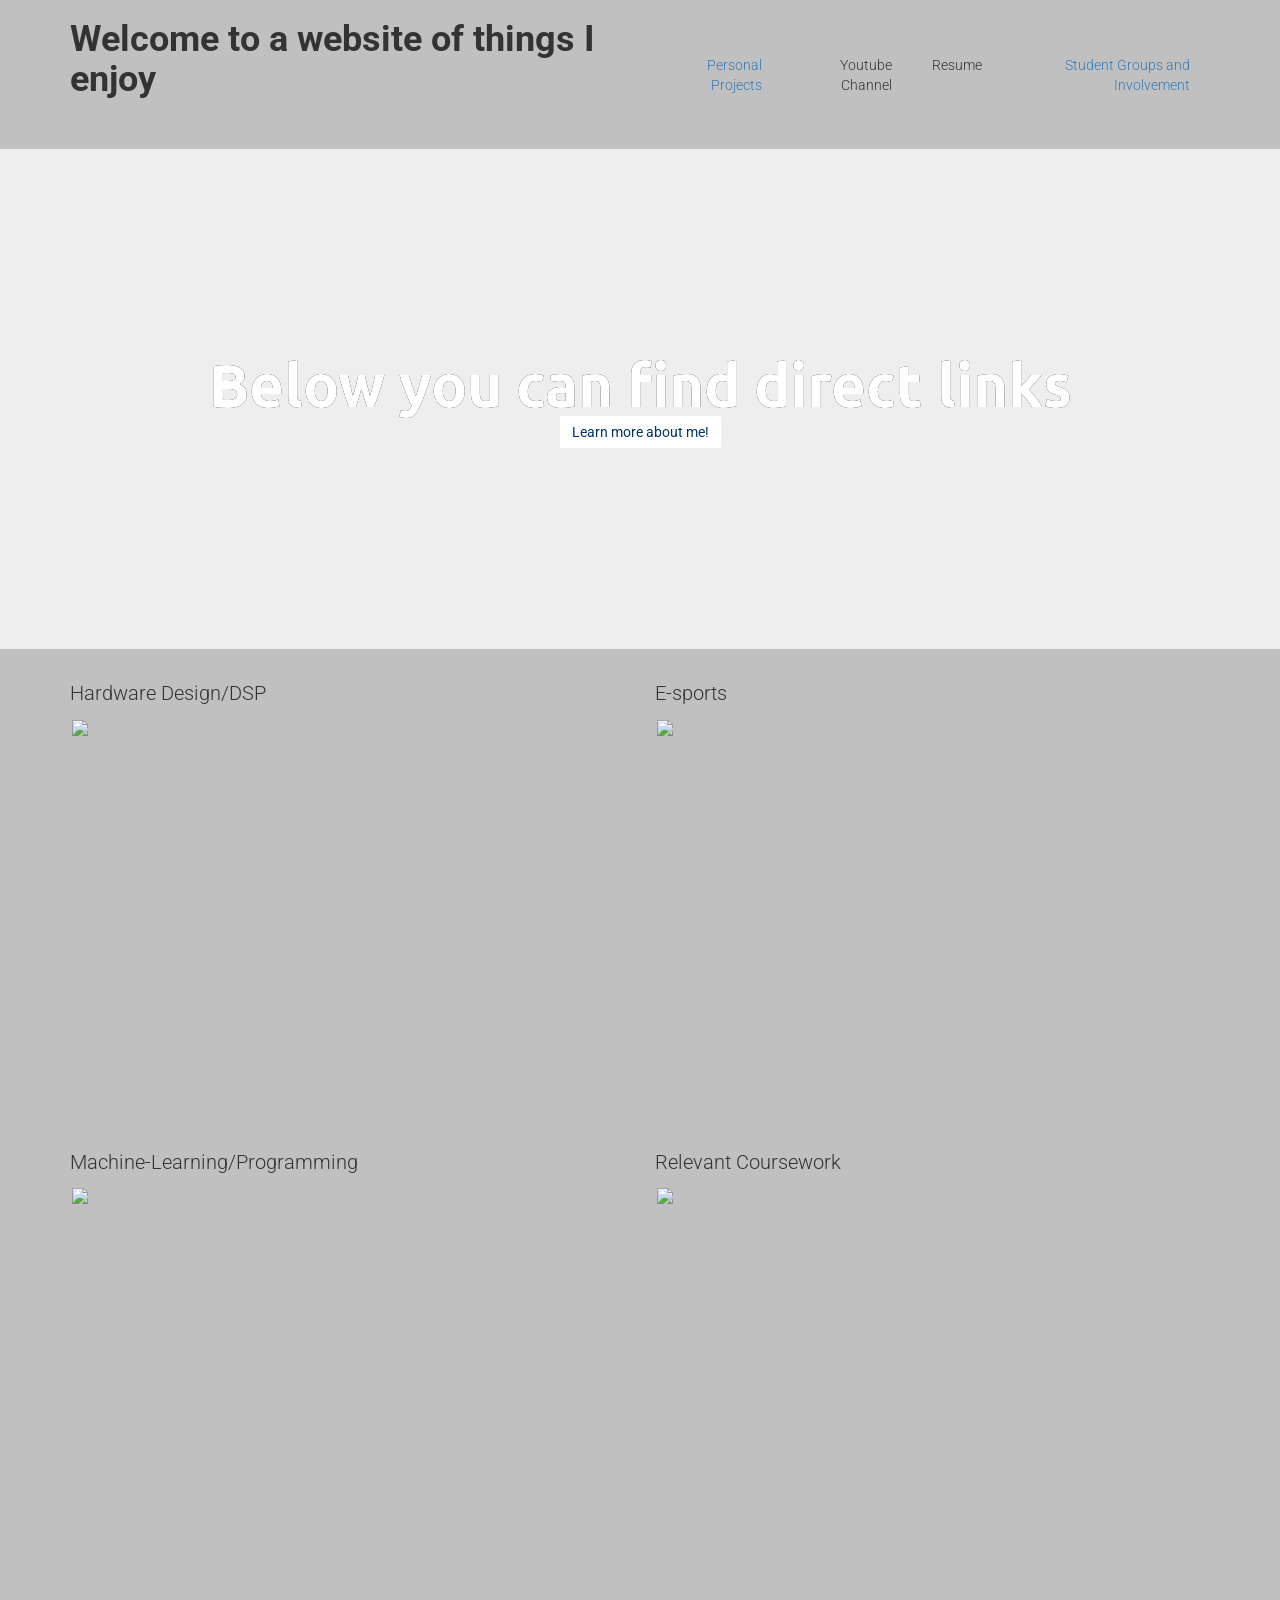
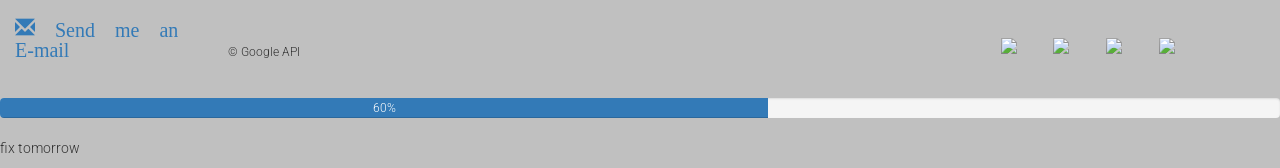
==== index.html @ 925fe52e "fix csgo and likable" ====
<!DOCTYPE html>
<html>
<head>
  <title>Ish's Website</title>

  <meta charset="utf-8"/>
  <link rel="stylesheet" href="https://maxcdn.bootstrapcdn.com/bootstrap/3.3.6/css/bootstrap.min.css" integrity="sha384-1q8mTJOASx8j1Au+a5WDVnPi2lkFfwwEAa8hDDdjZlpLegxhjVME1fgjWPGmkzs7" crossorigin="anonymous">

  <link href='https://fonts.googleapis.com/css?family=Roboto:300,400,700' rel='stylesheet' type='text/css'>

  <link rel="stylesheet" type="text/css" href="main.css">
  <script type='text/javascript' src='jquery.js'></script>
<!--add the typed plugin here-->
<link rel="stylesheet" type="text/css" href="//fonts.googleapis.com/css?family=Ubuntu" />
<script type="text/javascript"></script>
<script type="text/javascript" src="http://code.jquery.com/jquery-latest.min.js"></script>
<script src="jquery.js"></script>
<script src="typed.js"></script>

</head>
<body>
<header class = "container">
  <div class = "row">
    <h1 class = "col-sm-6 col-md-6 text-left">Welcome to a website of things I enjoy</h1>
      <nav class = "col-sm-6 text-right">

       <!--turn this into button groups--> 
      <a href="pages/pp.html"><p>Personal Projects</p></a>
      <p>Youtube Channel</p>
      <p>Resume</p>
      <a href="pages/table.html"><p>Student Groups and Involvement</p></a>

      <!--"../index.html" is to navigate backwards -->


    </nav>
  </div>
  </header>
  <section class = "jumbotron">
    <div class = "container">
      <div class = "row text-center">
        <span class="jumbotron-hype"></span>
        <span class="typed-cursor"></span>
        <h2>Below you can find direct links</h2>
        <!-- Put in a link -->
          <!--for the btn class in href -->

        <a class = "btn btn-primary" href = "pages/aboutMe.html" role = "button">Learn more about me!
        </a>
        
      </div>
    </div>
  </section>
  <section class = "container">
    <div class = "row">
      <figure class = "col-sm-6">
        <p class = "IC">Hardware Design/DSP</p>
        <img class ="pic" src = http://www.duetron.com/public/uploads/hardware.png />
      </figure>
      <figure class = "col-sm-6">
         <p class="games">E-sports</p>
        <img class="pic" src =http://cdn.edgecast.steamstatic.com/steam/apps/730/header.jpg?t=1479515605/>
      </figure>
    </div>
    <div class = "row">
       <figure class = "col-sm-6">
          <p class="cpu">Machine-Learning/Programming</p>
        <img class="pic" src = http://e-bergi.com/media/covers/2015/haziran/codi.jpg />
      </figure>
      <figure class = "col-sm-6">
         <p class = "johning">Relevant Coursework</p>
        <img class="pic" src =  "http://i.imgur.com/Zd1fBeh.gif">
      </figure>
  </section>

  <div class = "email">
  <figure class="col-sm-2">
       <a href="mailto:ish.boson13@gmail.com?&subject=I was on your website&body=Email Concerning," class="glyphicon glyphicon-envelope" role="button"> Send me an E-mail</a>
</figure>
</div>
  <footer class = "container">
    <div class = "row">
      <p class = "col-sm-4">&copy; Google API</p>
      <ul class = "col-sm-8">
        <li class = "col-sm-1"><img src="https://s3.amazonaws.com/codecademy-content/projects/make-a-website/lesson-4/twitter.svg"></li>
        <li class = "col-sm-1"> <img src="https://s3.amazonaws.com/codecademy-content/projects/make-a-website/lesson-4/facebook.svg"</li>
        <li class = "col-sm-1"> <img src="https://s3.amazonaws.com/codecademy-content/projects/make-a-website/lesson-4/instagram.svg"></li>
        <li class = "col-sm-1"><img src="https://s3.amazonaws.com/codecademy-content/projects/make-a-website/lesson-4/medium.svg"></li>
      </ul>
    </div>
  </footer>
   <div class="progress">
  <div class="progress-bar" role="progressbar" aria-valuenow="60" aria-valuemin="0" aria-valuemax="100" style="width: 60%;">
    60%
  </div>
</div>
  <p>fix tomorrow</p>
  

</body>
</html>
---- main.css ----
@import url(http://fonts.googleapis.com/css?family=Ubuntu:400,500);

 body {
  font-family: 'Roboto', sans-serif;
  font-weight: 300;
}

header {
  padding: 20px 0;
}

header .row,
footer .row {
  display: flex;
  align-items: center;
}

header h1 {
  font-weight: 700;
  margin: 0;
}

header nav {
  display: flex;
  justify-content: flex-end;
}

header p {
  padding: 0 20px;
  margin: 0;
}

.jumbotron {
  display: flex;
  align-items: center;
  background-image: url('http://i.huffpost.com/gen/2409604/images/o-BEST-SPACE-PHOTOS-2014-facebook.jpg');
  background-size: cover;
  color: #ffffff;
  height: 500px;
  text-shadow: 0.25px 0.25px 0.25px #000000;
}

.jumbotron h2 {
  font-size: 60px;
  font-weight: 700;
  margin: 0;
  color: #fff;
  font-family: "Ubuntu", sans-serif;
}

.jumbotron h3 {
  margin: 0 0 20px;
  color: #fff;
}

section .row img {
  margin: 0 0 30px;
  width: 100%;
}

.col-md-6 {
  margin: 0 0 30px;
}

.btn.btn-primary {
  border-radius: 2px;
  border: 0px;
  color: #003366;
  text-shadow: none;
  background-color: #ffffff;
}

.btn.btn-primary:hover {
  color: #ffffff;
  background-color: #003366;
}

.btn-secondary {
  background-color: green;
  color: #ffffff;
  margin: 0 0 30px;
}

footer {
  font-size: 12px;
  padding: 20px 0;
}

footer .col-sm-8 {
  display: flex;
  justify-content: flex-end;
}

footer ul {
  list-style: none;
}

footer li img {
  width: 32px;
  height: 32px;
}

.johning {

  font-size: 20px;
}

.IC {
  font-size:20px;
 

}

.cpu {
  font-size: 20px;
 
}

.games {
  font-size: 20px;
   
}

html body {
    background-color: #c0c0c0;
}

.email {
  font-size: 20px;
  text-decoration: none;
}

.col-sm-8 text left {


}

.bottom{

    width:100%;
    height: 1400px;
    background-color:#f39c12;
    padding:0px;
    margin:0px;
    opacity: 0.7;
    text-align: center;
    position: relative;
}
.jumbotron-hype {
  
  font-size: 60px;
  font-weight: 700;
  margin: 0;
  color: #00FFFF;
  font-family: "Ubuntu", sans-serif;
}

.typed-cursor{
      color: #00FFFF;
      opacity: 1;
      font-size:60px;
  font-weight: 100;
  -webkit-animation: blink 0.7s infinite;
  -moz-animation: blink 0.7s infinite;
  -ms-animation: blink 0.7s infinite;
  -o-animation: blink 0.7s infinite;
  animation: blink 0.7s infinite;
}
@keyframes blink{
    0% { opacity:1; }
    50% { opacity:0; }
    100% { opacity:1; }
}
@-webkit-keyframes blink{
    0% { opacity:1; }
    50% { opacity:0; }
    100% { opacity:1; }
}
@-moz-keyframes blink{
    0% { opacity:1; }
    50% { opacity:0; }
    100% { opacity:1; }
}

.pic {

  width:  400px;
  height: 400px;
}
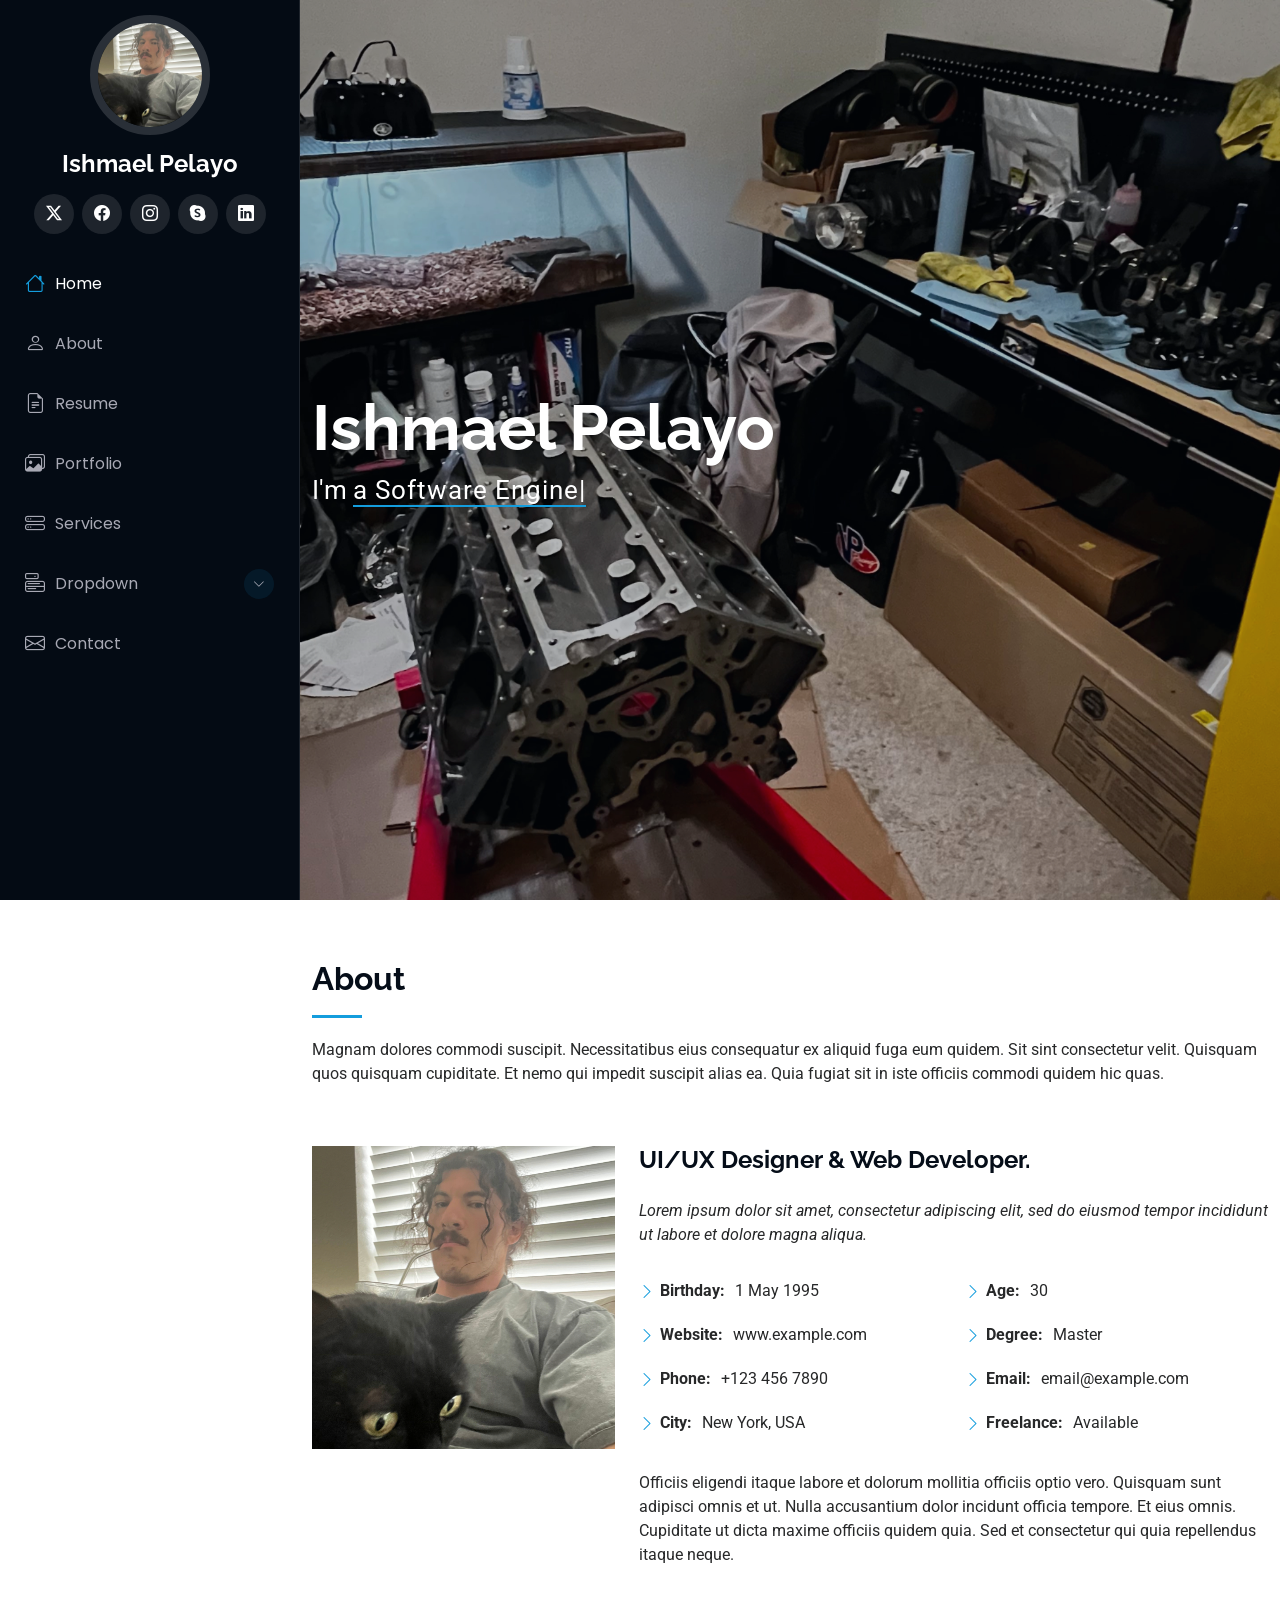
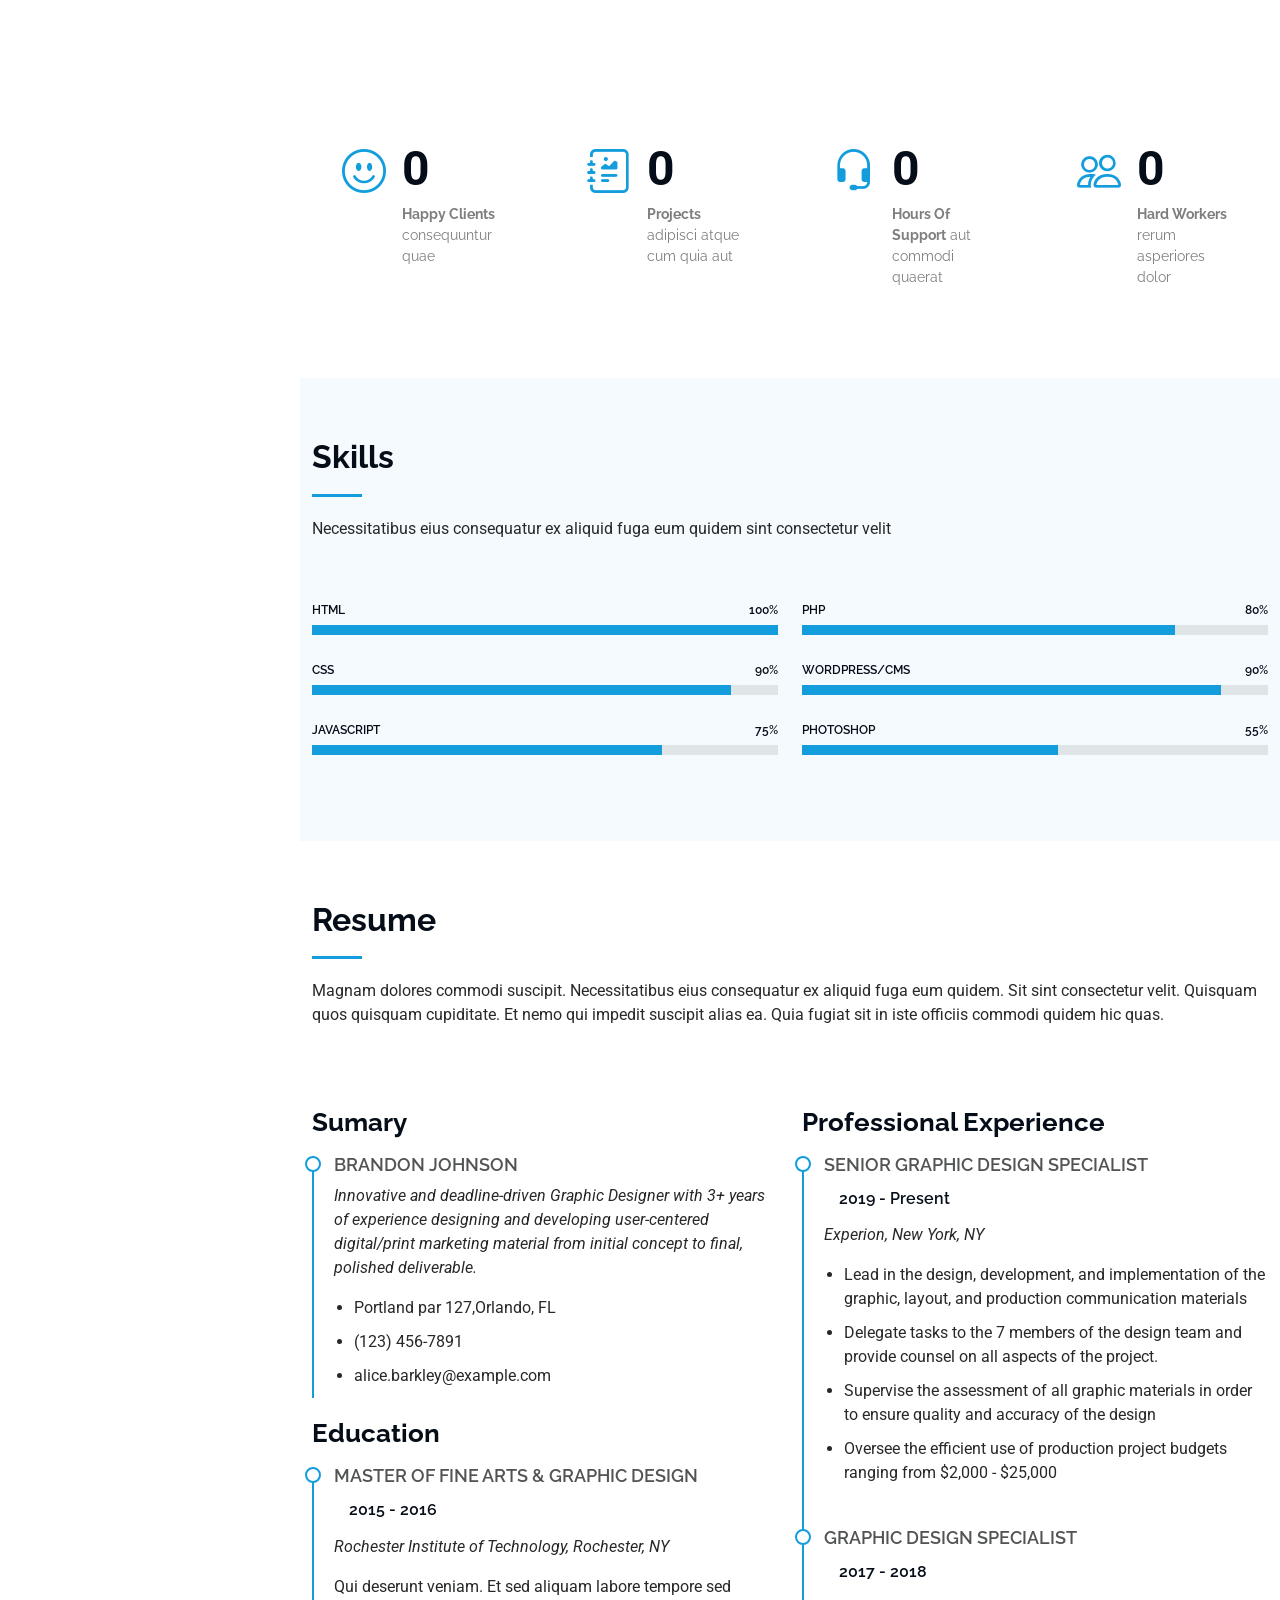
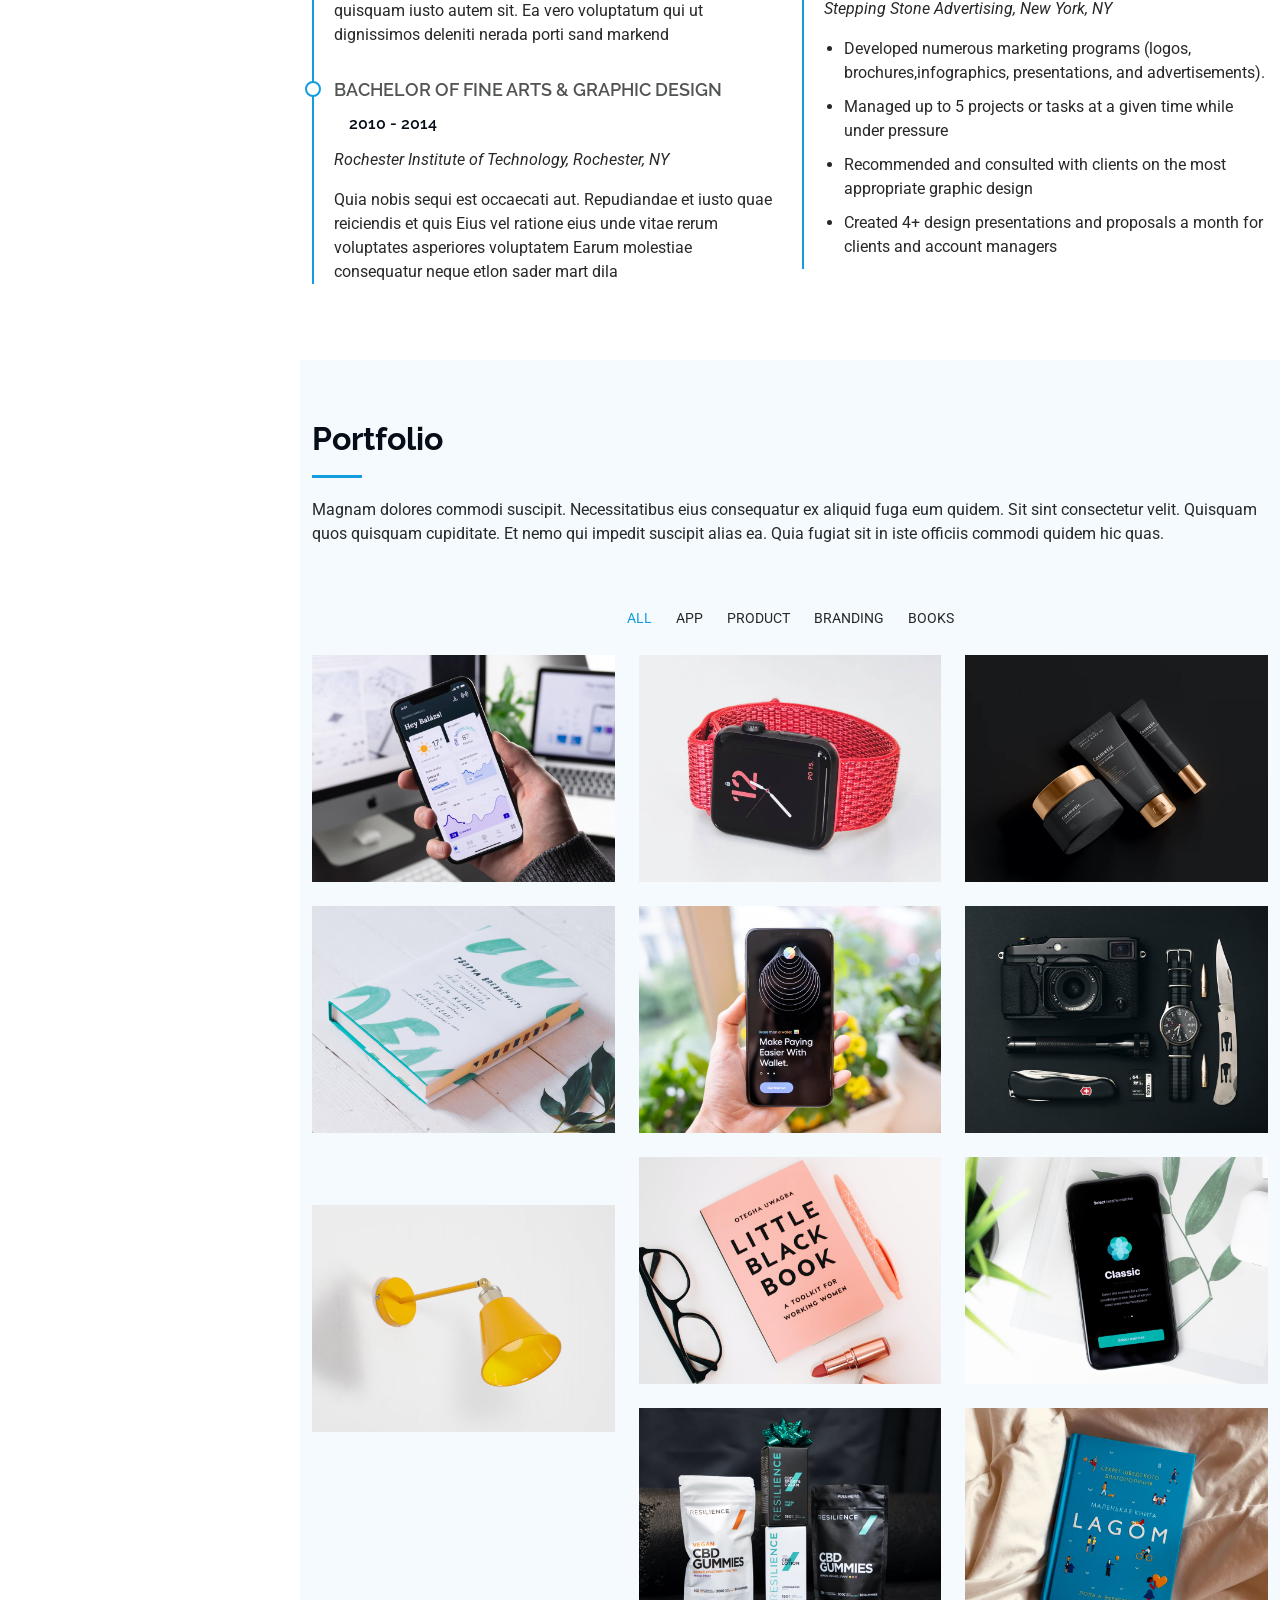
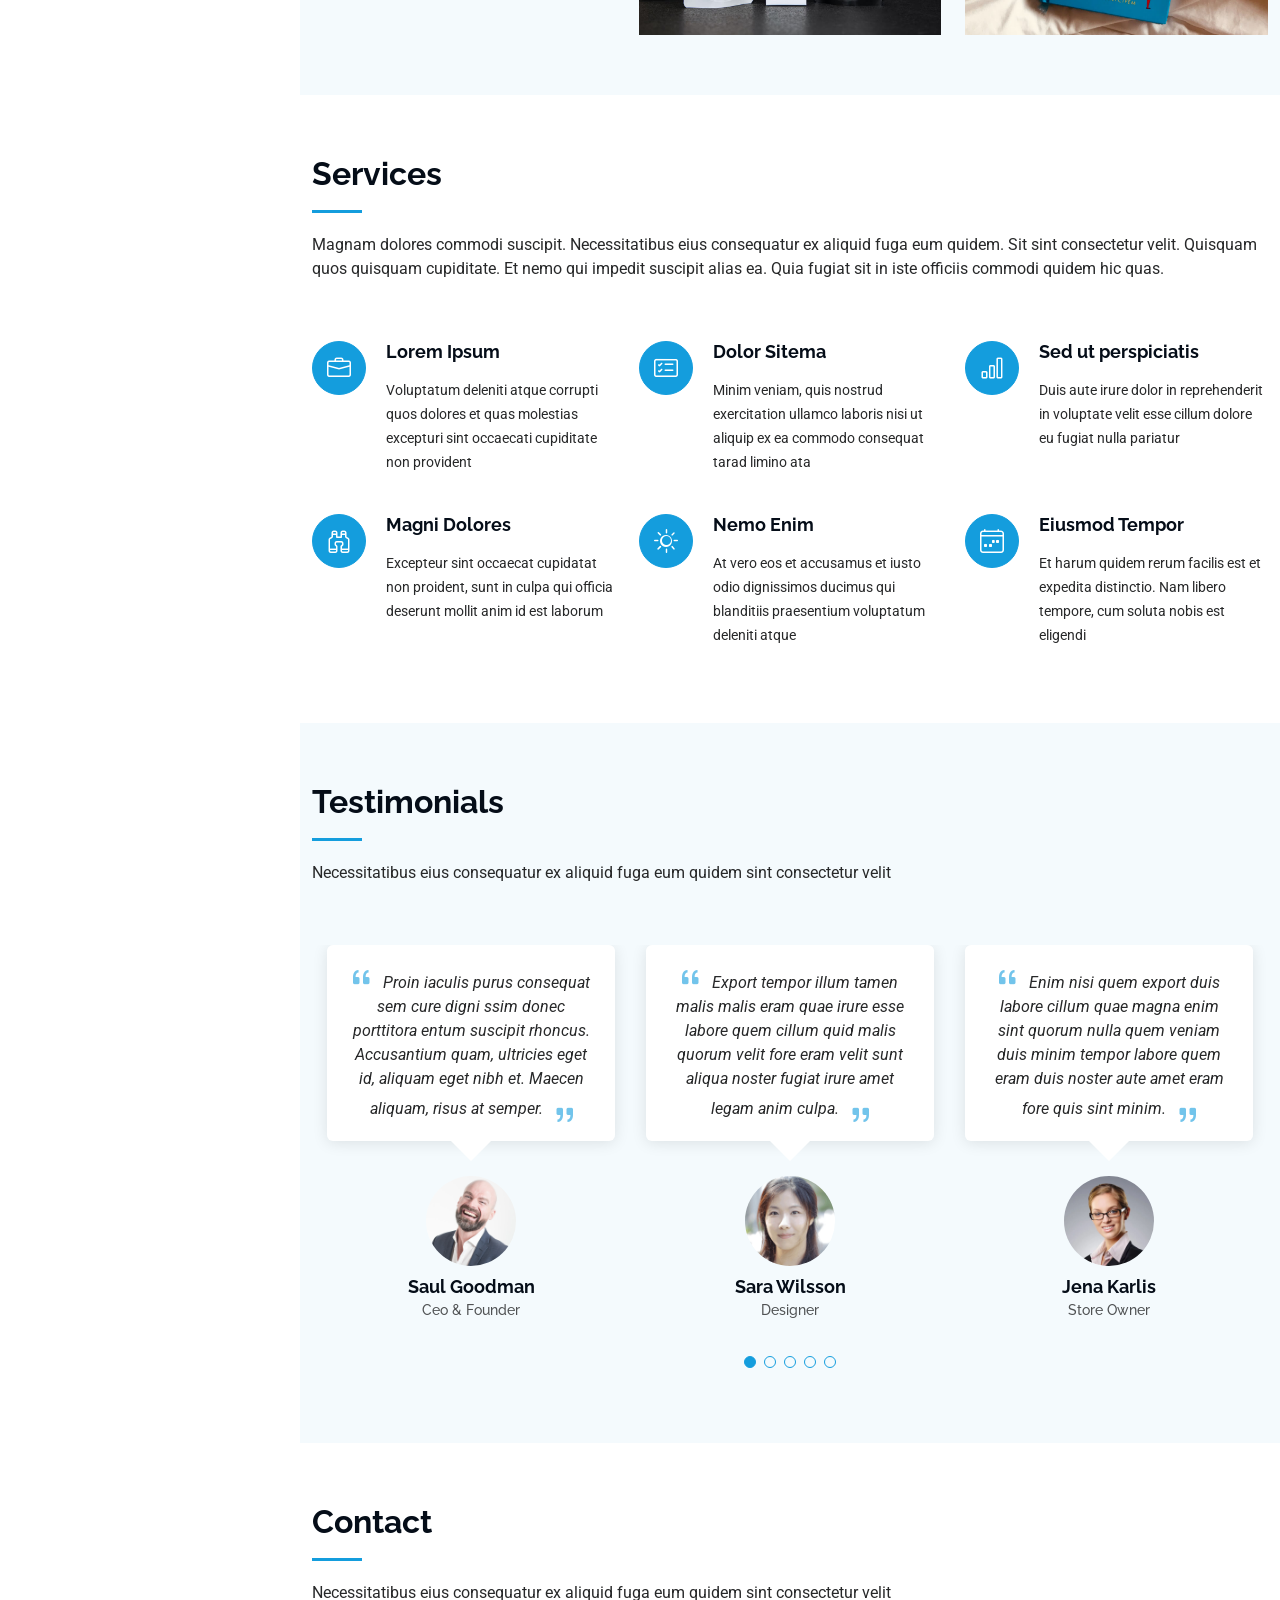
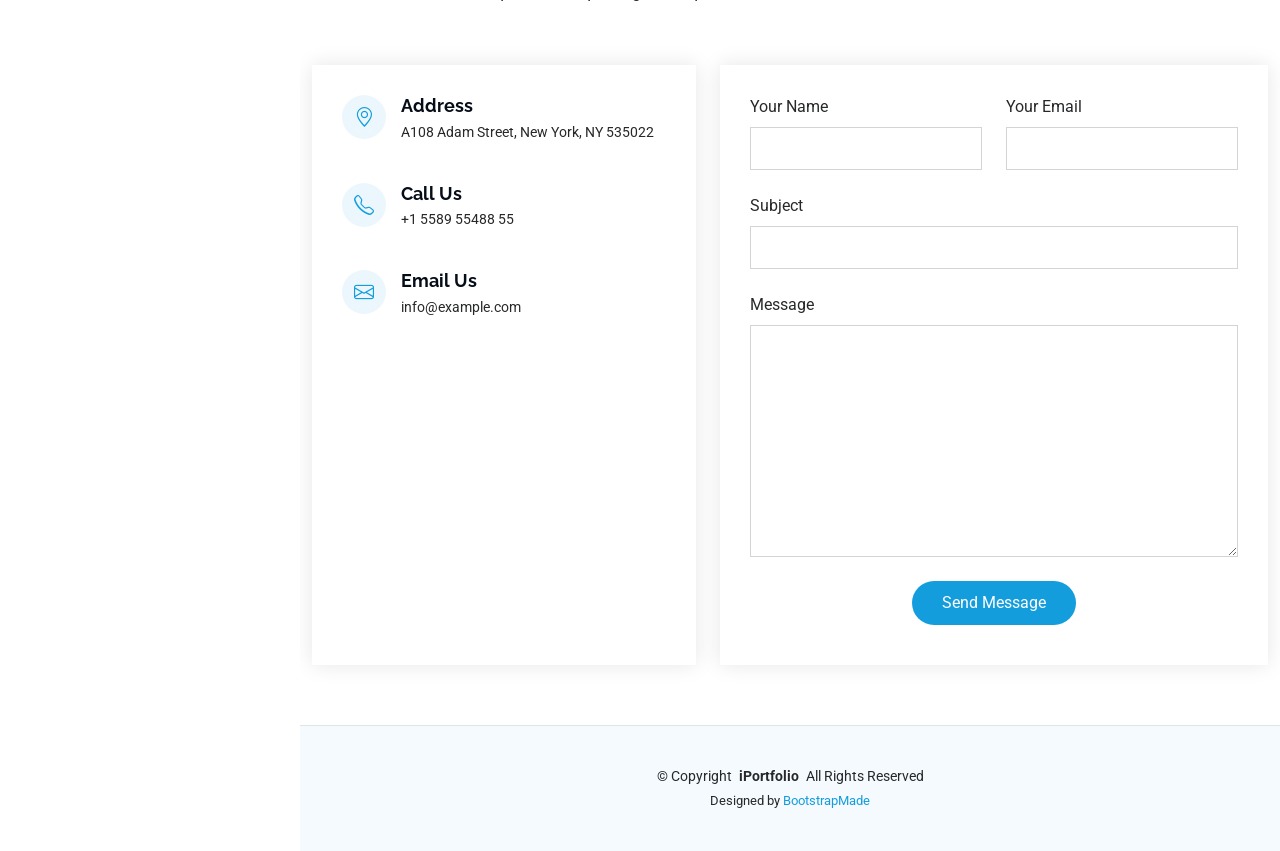
==== commit c76ab079: "Migrate website move personal website to this repo" ====
--- a/index.html
+++ b/index.html
@@ -1,101 +1,830 @@
 <!DOCTYPE html>
-<html>
+<html lang="en">
+
 <head>
-  <title>Ish's Website</title>
-
-  <meta charset="utf-8"/>
-  <link rel="stylesheet" href="https://maxcdn.bootstrapcdn.com/bootstrap/3.3.6/css/bootstrap.min.css" integrity="sha384-1q8mTJOASx8j1Au+a5WDVnPi2lkFfwwEAa8hDDdjZlpLegxhjVME1fgjWPGmkzs7" crossorigin="anonymous">
-
-  <link href='https://fonts.googleapis.com/css?family=Roboto:300,400,700' rel='stylesheet' type='text/css'>
-
-  <link rel="stylesheet" type="text/css" href="main.css">
-  <script type='text/javascript' src='jquery.js'></script>
-<!--add the typed plugin here-->
-<link rel="stylesheet" type="text/css" href="//fonts.googleapis.com/css?family=Ubuntu" />
-<script type="text/javascript"></script>
-<script type="text/javascript" src="http://code.jquery.com/jquery-latest.min.js"></script>
-<script src="jquery.js"></script>
-<script src="typed.js"></script>
-
+  <meta charset="utf-8">
+  <meta content="width=device-width, initial-scale=1.0" name="viewport">
+  <title>Index - iPortfolio Bootstrap Template</title>
+  <meta content="" name="description">
+  <meta content="" name="keywords">
+
+  <!-- Favicons -->
+  <link href="assets/img/favicon.png" rel="icon">
+  <link href="assets/img/apple-touch-icon.png" rel="apple-touch-icon">
+
+  <!-- Fonts -->
+  <link href="https://fonts.googleapis.com" rel="preconnect">
+  <link href="https://fonts.gstatic.com" rel="preconnect" crossorigin>
+  <link href="https://fonts.googleapis.com/css2?family=Roboto:ital,wght@0,100;0,300;0,400;0,500;0,700;0,900;1,100;1,300;1,400;1,500;1,700;1,900&family=Poppins:ital,wght@0,100;0,200;0,300;0,400;0,500;0,600;0,700;0,800;0,900;1,100;1,200;1,300;1,400;1,500;1,600;1,700;1,800;1,900&family=Raleway:ital,wght@0,100;0,200;0,300;0,400;0,500;0,600;0,700;0,800;0,900;1,100;1,200;1,300;1,400;1,500;1,600;1,700;1,800;1,900&display=swap" rel="stylesheet">
+
+  <!-- Vendor CSS Files -->
+  <link href="assets/vendor/bootstrap/css/bootstrap.min.css" rel="stylesheet">
+  <link href="assets/vendor/bootstrap-icons/bootstrap-icons.css" rel="stylesheet">
+  <link href="assets/vendor/aos/aos.css" rel="stylesheet">
+  <link href="assets/vendor/glightbox/css/glightbox.min.css" rel="stylesheet">
+  <link href="assets/vendor/swiper/swiper-bundle.min.css" rel="stylesheet">
+
+  <!-- Main CSS File -->
+  <link href="assets/css/main.css" rel="stylesheet">
+
+  <!-- =======================================================
+  * Template Name: iPortfolio
+  * Template URL: https://bootstrapmade.com/iportfolio-bootstrap-portfolio-websites-template/
+  * Updated: Jun 29 2024 with Bootstrap v5.3.3
+  * Author: BootstrapMade.com
+  * License: https://bootstrapmade.com/license/
+  ======================================================== -->
 </head>
-<body>
-<header class = "container">
-  <div class = "row">
-    <h1 class = "col-sm-6 col-md-6 text-left">Welcome to a website of things I enjoy</h1>
-      <nav class = "col-sm-6 text-right">
-
-       <!--turn this into button groups--> 
-      <a href="pages/pp.html"><p>Personal Projects</p></a>
-      <p>Youtube Channel</p>
-      <p>Resume</p>
-      <a href="pages/table.html"><p>Student Groups and Involvement</p></a>
-
-      <!--"../index.html" is to navigate backwards -->
-
-
+
+<body class="index-page">
+
+  <header id="header" class="header dark-background d-flex flex-column">
+    <i class="header-toggle d-xl-none bi bi-list"></i>
+
+    <div class="profile-img">
+      <img src="assets/img/my-profile-img.jpg" alt="" class="img-fluid rounded-circle">
+    </div>
+
+    <a href="index.html" class="logo d-flex align-items-center justify-content-center">
+      <!-- Uncomment the line below if you also wish to use an image logo -->
+      <!-- <img src="assets/img/logo.png" alt=""> -->
+      <h1 class="sitename">Ishmael Pelayo</h1>
+    </a>
+
+    <div class="social-links text-center">
+      <a href="#" class="twitter"><i class="bi bi-twitter-x"></i></a>
+      <a href="#" class="facebook"><i class="bi bi-facebook"></i></a>
+      <a href="#" class="instagram"><i class="bi bi-instagram"></i></a>
+      <a href="#" class="google-plus"><i class="bi bi-skype"></i></a>
+      <a href="#" class="linkedin"><i class="bi bi-linkedin"></i></a>
+    </div>
+
+    <nav id="navmenu" class="navmenu">
+      <ul>
+        <li><a href="#hero" class="active"><i class="bi bi-house navicon"></i>Home</a></li>
+        <li><a href="#about"><i class="bi bi-person navicon"></i> About</a></li>
+        <li><a href="#resume"><i class="bi bi-file-earmark-text navicon"></i> Resume</a></li>
+        <li><a href="#portfolio"><i class="bi bi-images navicon"></i> Portfolio</a></li>
+        <li><a href="#services"><i class="bi bi-hdd-stack navicon"></i> Services</a></li>
+        <li class="dropdown"><a href="#"><i class="bi bi-menu-button navicon"></i> <span>Dropdown</span> <i class="bi bi-chevron-down toggle-dropdown"></i></a>
+          <ul>
+            <li><a href="#">Dropdown 1</a></li>
+            <li class="dropdown"><a href="#"><span>Deep Dropdown</span> <i class="bi bi-chevron-down toggle-dropdown"></i></a>
+              <ul>
+                <li><a href="#">Deep Dropdown 1</a></li>
+                <li><a href="#">Deep Dropdown 2</a></li>
+                <li><a href="#">Deep Dropdown 3</a></li>
+                <li><a href="#">Deep Dropdown 4</a></li>
+                <li><a href="#">Deep Dropdown 5</a></li>
+              </ul>
+            </li>
+            <li><a href="#">Dropdown 2</a></li>
+            <li><a href="#">Dropdown 3</a></li>
+            <li><a href="#">Dropdown 4</a></li>
+          </ul>
+        </li>
+        <li><a href="#contact"><i class="bi bi-envelope navicon"></i> Contact</a></li>
+      </ul>
     </nav>
-  </div>
+
   </header>
-  <section class = "jumbotron">
-    <div class = "container">
-      <div class = "row text-center">
-        <span class="jumbotron-hype"></span>
-        <span class="typed-cursor"></span>
-        <h2>Below you can find direct links</h2>
-        <!-- Put in a link -->
-          <!--for the btn class in href -->
-
-        <a class = "btn btn-primary" href = "pages/aboutMe.html" role = "button">Learn more about me!
-        </a>
-        
+
+  <main class="main">
+
+    <!-- Hero Section -->
+    <section id="hero" class="hero section dark-background">
+
+      <img src="assets/img/hero-bg.jpg" alt="" data-aos="fade-in" class="">
+
+      <div class="container" data-aos="fade-up" data-aos-delay="100">
+        <h2>Ishmael Pelayo</h2>
+        <p>I'm <span class="typed" data-typed-items=" a Software Engineer,  a ML Developer,  a Fitness Coach,  a Car Enthusiast">Designer</span><span class="typed-cursor typed-cursor--blink" aria-hidden="true"></span><span class="typed-cursor typed-cursor--blink" aria-hidden="true"></span></p>
+      </div>
+
+    </section><!-- /Hero Section -->
+
+    <!-- About Section -->
+    <section id="about" class="about section">
+
+      <!-- Section Title -->
+      <div class="container section-title" data-aos="fade-up">
+        <h2>About</h2>
+        <p>Magnam dolores commodi suscipit. Necessitatibus eius consequatur ex aliquid fuga eum quidem. Sit sint consectetur velit. Quisquam quos quisquam cupiditate. Et nemo qui impedit suscipit alias ea. Quia fugiat sit in iste officiis commodi quidem hic quas.</p>
+      </div><!-- End Section Title -->
+
+      <div class="container" data-aos="fade-up" data-aos-delay="100">
+
+        <div class="row gy-4 justify-content-center">
+          <div class="col-lg-4">
+            <img src="assets/img/my-profile-img.jpg" class="img-fluid" alt="">
+          </div>
+          <div class="col-lg-8 content">
+            <h2>UI/UX Designer &amp; Web Developer.</h2>
+            <p class="fst-italic py-3">
+              Lorem ipsum dolor sit amet, consectetur adipiscing elit, sed do eiusmod tempor incididunt ut labore et dolore
+              magna aliqua.
+            </p>
+            <div class="row">
+              <div class="col-lg-6">
+                <ul>
+                  <li><i class="bi bi-chevron-right"></i> <strong>Birthday:</strong> <span>1 May 1995</span></li>
+                  <li><i class="bi bi-chevron-right"></i> <strong>Website:</strong> <span>www.example.com</span></li>
+                  <li><i class="bi bi-chevron-right"></i> <strong>Phone:</strong> <span>+123 456 7890</span></li>
+                  <li><i class="bi bi-chevron-right"></i> <strong>City:</strong> <span>New York, USA</span></li>
+                </ul>
+              </div>
+              <div class="col-lg-6">
+                <ul>
+                  <li><i class="bi bi-chevron-right"></i> <strong>Age:</strong> <span>30</span></li>
+                  <li><i class="bi bi-chevron-right"></i> <strong>Degree:</strong> <span>Master</span></li>
+                  <li><i class="bi bi-chevron-right"></i> <strong>Email:</strong> <span>email@example.com</span></li>
+                  <li><i class="bi bi-chevron-right"></i> <strong>Freelance:</strong> <span>Available</span></li>
+                </ul>
+              </div>
+            </div>
+            <p class="py-3">
+              Officiis eligendi itaque labore et dolorum mollitia officiis optio vero. Quisquam sunt adipisci omnis et ut. Nulla accusantium dolor incidunt officia tempore. Et eius omnis.
+              Cupiditate ut dicta maxime officiis quidem quia. Sed et consectetur qui quia repellendus itaque neque.
+            </p>
+          </div>
+        </div>
+
+      </div>
+
+    </section><!-- /About Section -->
+
+    <!-- Stats Section -->
+    <section id="stats" class="stats section">
+
+      <div class="container" data-aos="fade-up" data-aos-delay="100">
+
+        <div class="row gy-4">
+
+          <div class="col-lg-3 col-md-6">
+            <div class="stats-item">
+              <i class="bi bi-emoji-smile"></i>
+              <span data-purecounter-start="0" data-purecounter-end="232" data-purecounter-duration="1" class="purecounter"></span>
+              <p><strong>Happy Clients</strong> <span>consequuntur quae</span></p>
+            </div>
+          </div><!-- End Stats Item -->
+
+          <div class="col-lg-3 col-md-6">
+            <div class="stats-item">
+              <i class="bi bi-journal-richtext"></i>
+              <span data-purecounter-start="0" data-purecounter-end="521" data-purecounter-duration="1" class="purecounter"></span>
+              <p><strong>Projects</strong> <span>adipisci atque cum quia aut</span></p>
+            </div>
+          </div><!-- End Stats Item -->
+
+          <div class="col-lg-3 col-md-6">
+            <div class="stats-item">
+              <i class="bi bi-headset"></i>
+              <span data-purecounter-start="0" data-purecounter-end="1453" data-purecounter-duration="1" class="purecounter"></span>
+              <p><strong>Hours Of Support</strong> <span>aut commodi quaerat</span></p>
+            </div>
+          </div><!-- End Stats Item -->
+
+          <div class="col-lg-3 col-md-6">
+            <div class="stats-item">
+              <i class="bi bi-people"></i>
+              <span data-purecounter-start="0" data-purecounter-end="32" data-purecounter-duration="1" class="purecounter"></span>
+              <p><strong>Hard Workers</strong> <span>rerum asperiores dolor</span></p>
+            </div>
+          </div><!-- End Stats Item -->
+
+        </div>
+
+      </div>
+
+    </section><!-- /Stats Section -->
+
+    <!-- Skills Section -->
+    <section id="skills" class="skills section light-background">
+
+      <!-- Section Title -->
+      <div class="container section-title" data-aos="fade-up">
+        <h2>Skills</h2>
+        <p>Necessitatibus eius consequatur ex aliquid fuga eum quidem sint consectetur velit</p>
+      </div><!-- End Section Title -->
+
+      <div class="container" data-aos="fade-up" data-aos-delay="100">
+
+        <div class="row skills-content skills-animation">
+
+          <div class="col-lg-6">
+
+            <div class="progress">
+              <span class="skill"><span>HTML</span> <i class="val">100%</i></span>
+              <div class="progress-bar-wrap">
+                <div class="progress-bar" role="progressbar" aria-valuenow="100" aria-valuemin="0" aria-valuemax="100"></div>
+              </div>
+            </div><!-- End Skills Item -->
+
+            <div class="progress">
+              <span class="skill"><span>CSS</span> <i class="val">90%</i></span>
+              <div class="progress-bar-wrap">
+                <div class="progress-bar" role="progressbar" aria-valuenow="90" aria-valuemin="0" aria-valuemax="100"></div>
+              </div>
+            </div><!-- End Skills Item -->
+
+            <div class="progress">
+              <span class="skill"><span>JavaScript</span> <i class="val">75%</i></span>
+              <div class="progress-bar-wrap">
+                <div class="progress-bar" role="progressbar" aria-valuenow="75" aria-valuemin="0" aria-valuemax="100"></div>
+              </div>
+            </div><!-- End Skills Item -->
+
+          </div>
+
+          <div class="col-lg-6">
+
+            <div class="progress">
+              <span class="skill"><span>PHP</span> <i class="val">80%</i></span>
+              <div class="progress-bar-wrap">
+                <div class="progress-bar" role="progressbar" aria-valuenow="80" aria-valuemin="0" aria-valuemax="100"></div>
+              </div>
+            </div><!-- End Skills Item -->
+
+            <div class="progress">
+              <span class="skill"><span>WordPress/CMS</span> <i class="val">90%</i></span>
+              <div class="progress-bar-wrap">
+                <div class="progress-bar" role="progressbar" aria-valuenow="90" aria-valuemin="0" aria-valuemax="100"></div>
+              </div>
+            </div><!-- End Skills Item -->
+
+            <div class="progress">
+              <span class="skill"><span>Photoshop</span> <i class="val">55%</i></span>
+              <div class="progress-bar-wrap">
+                <div class="progress-bar" role="progressbar" aria-valuenow="55" aria-valuemin="0" aria-valuemax="100"></div>
+              </div>
+            </div><!-- End Skills Item -->
+
+          </div>
+
+        </div>
+
+      </div>
+
+    </section><!-- /Skills Section -->
+
+    <!-- Resume Section -->
+    <section id="resume" class="resume section">
+
+      <!-- Section Title -->
+      <div class="container section-title" data-aos="fade-up">
+        <h2>Resume</h2>
+        <p>Magnam dolores commodi suscipit. Necessitatibus eius consequatur ex aliquid fuga eum quidem. Sit sint consectetur velit. Quisquam quos quisquam cupiditate. Et nemo qui impedit suscipit alias ea. Quia fugiat sit in iste officiis commodi quidem hic quas.</p>
+      </div><!-- End Section Title -->
+
+      <div class="container">
+
+        <div class="row">
+
+          <div class="col-lg-6" data-aos="fade-up" data-aos-delay="100">
+            <h3 class="resume-title">Sumary</h3>
+
+            <div class="resume-item pb-0">
+              <h4>Brandon Johnson</h4>
+              <p><em>Innovative and deadline-driven Graphic Designer with 3+ years of experience designing and developing user-centered digital/print marketing material from initial concept to final, polished deliverable.</em></p>
+              <ul>
+                <li>Portland par 127,Orlando, FL</li>
+                <li>(123) 456-7891</li>
+                <li>alice.barkley@example.com</li>
+              </ul>
+            </div><!-- Edn Resume Item -->
+
+            <h3 class="resume-title">Education</h3>
+            <div class="resume-item">
+              <h4>Master of Fine Arts &amp; Graphic Design</h4>
+              <h5>2015 - 2016</h5>
+              <p><em>Rochester Institute of Technology, Rochester, NY</em></p>
+              <p>Qui deserunt veniam. Et sed aliquam labore tempore sed quisquam iusto autem sit. Ea vero voluptatum qui ut dignissimos deleniti nerada porti sand markend</p>
+            </div><!-- Edn Resume Item -->
+
+            <div class="resume-item">
+              <h4>Bachelor of Fine Arts &amp; Graphic Design</h4>
+              <h5>2010 - 2014</h5>
+              <p><em>Rochester Institute of Technology, Rochester, NY</em></p>
+              <p>Quia nobis sequi est occaecati aut. Repudiandae et iusto quae reiciendis et quis Eius vel ratione eius unde vitae rerum voluptates asperiores voluptatem Earum molestiae consequatur neque etlon sader mart dila</p>
+            </div><!-- Edn Resume Item -->
+
+          </div>
+
+          <div class="col-lg-6" data-aos="fade-up" data-aos-delay="200">
+            <h3 class="resume-title">Professional Experience</h3>
+            <div class="resume-item">
+              <h4>Senior graphic design specialist</h4>
+              <h5>2019 - Present</h5>
+              <p><em>Experion, New York, NY </em></p>
+              <ul>
+                <li>Lead in the design, development, and implementation of the graphic, layout, and production communication materials</li>
+                <li>Delegate tasks to the 7 members of the design team and provide counsel on all aspects of the project. </li>
+                <li>Supervise the assessment of all graphic materials in order to ensure quality and accuracy of the design</li>
+                <li>Oversee the efficient use of production project budgets ranging from $2,000 - $25,000</li>
+              </ul>
+            </div><!-- Edn Resume Item -->
+
+            <div class="resume-item">
+              <h4>Graphic design specialist</h4>
+              <h5>2017 - 2018</h5>
+              <p><em>Stepping Stone Advertising, New York, NY</em></p>
+              <ul>
+                <li>Developed numerous marketing programs (logos, brochures,infographics, presentations, and advertisements).</li>
+                <li>Managed up to 5 projects or tasks at a given time while under pressure</li>
+                <li>Recommended and consulted with clients on the most appropriate graphic design</li>
+                <li>Created 4+ design presentations and proposals a month for clients and account managers</li>
+              </ul>
+            </div><!-- Edn Resume Item -->
+
+          </div>
+
+        </div>
+
+      </div>
+
+    </section><!-- /Resume Section -->
+
+    <!-- Portfolio Section -->
+    <section id="portfolio" class="portfolio section light-background">
+
+      <!-- Section Title -->
+      <div class="container section-title" data-aos="fade-up">
+        <h2>Portfolio</h2>
+        <p>Magnam dolores commodi suscipit. Necessitatibus eius consequatur ex aliquid fuga eum quidem. Sit sint consectetur velit. Quisquam quos quisquam cupiditate. Et nemo qui impedit suscipit alias ea. Quia fugiat sit in iste officiis commodi quidem hic quas.</p>
+      </div><!-- End Section Title -->
+
+      <div class="container">
+
+        <div class="isotope-layout" data-default-filter="*" data-layout="masonry" data-sort="original-order">
+
+          <ul class="portfolio-filters isotope-filters" data-aos="fade-up" data-aos-delay="100">
+            <li data-filter="*" class="filter-active">All</li>
+            <li data-filter=".filter-app">App</li>
+            <li data-filter=".filter-product">Product</li>
+            <li data-filter=".filter-branding">Branding</li>
+            <li data-filter=".filter-books">Books</li>
+          </ul><!-- End Portfolio Filters -->
+
+          <div class="row gy-4 isotope-container" data-aos="fade-up" data-aos-delay="200">
+
+            <div class="col-lg-4 col-md-6 portfolio-item isotope-item filter-app">
+              <div class="portfolio-content h-100">
+                <img src="assets/img/portfolio/app-1.jpg" class="img-fluid" alt="">
+                <div class="portfolio-info">
+                  <h4>App 1</h4>
+                  <p>Lorem ipsum, dolor sit amet consectetur</p>
+                  <a href="assets/img/portfolio/app-1.jpg" title="App 1" data-gallery="portfolio-gallery-app" class="glightbox preview-link"><i class="bi bi-zoom-in"></i></a>
+                  <a href="portfolio-details.html" title="More Details" class="details-link"><i class="bi bi-link-45deg"></i></a>
+                </div>
+              </div>
+            </div><!-- End Portfolio Item -->
+
+            <div class="col-lg-4 col-md-6 portfolio-item isotope-item filter-product">
+              <div class="portfolio-content h-100">
+                <img src="assets/img/portfolio/product-1.jpg" class="img-fluid" alt="">
+                <div class="portfolio-info">
+                  <h4>Product 1</h4>
+                  <p>Lorem ipsum, dolor sit amet consectetur</p>
+                  <a href="assets/img/portfolio/product-1.jpg" title="Product 1" data-gallery="portfolio-gallery-product" class="glightbox preview-link"><i class="bi bi-zoom-in"></i></a>
+                  <a href="portfolio-details.html" title="More Details" class="details-link"><i class="bi bi-link-45deg"></i></a>
+                </div>
+              </div>
+            </div><!-- End Portfolio Item -->
+
+            <div class="col-lg-4 col-md-6 portfolio-item isotope-item filter-branding">
+              <div class="portfolio-content h-100">
+                <img src="assets/img/portfolio/branding-1.jpg" class="img-fluid" alt="">
+                <div class="portfolio-info">
+                  <h4>Branding 1</h4>
+                  <p>Lorem ipsum, dolor sit amet consectetur</p>
+                  <a href="assets/img/portfolio/branding-1.jpg" title="Branding 1" data-gallery="portfolio-gallery-branding" class="glightbox preview-link"><i class="bi bi-zoom-in"></i></a>
+                  <a href="portfolio-details.html" title="More Details" class="details-link"><i class="bi bi-link-45deg"></i></a>
+                </div>
+              </div>
+            </div><!-- End Portfolio Item -->
+
+            <div class="col-lg-4 col-md-6 portfolio-item isotope-item filter-books">
+              <div class="portfolio-content h-100">
+                <img src="assets/img/portfolio/books-1.jpg" class="img-fluid" alt="">
+                <div class="portfolio-info">
+                  <h4>Books 1</h4>
+                  <p>Lorem ipsum, dolor sit amet consectetur</p>
+                  <a href="assets/img/portfolio/books-1.jpg" title="Branding 1" data-gallery="portfolio-gallery-book" class="glightbox preview-link"><i class="bi bi-zoom-in"></i></a>
+                  <a href="portfolio-details.html" title="More Details" class="details-link"><i class="bi bi-link-45deg"></i></a>
+                </div>
+              </div>
+            </div><!-- End Portfolio Item -->
+
+            <div class="col-lg-4 col-md-6 portfolio-item isotope-item filter-app">
+              <div class="portfolio-content h-100">
+                <img src="assets/img/portfolio/app-2.jpg" class="img-fluid" alt="">
+                <div class="portfolio-info">
+                  <h4>App 2</h4>
+                  <p>Lorem ipsum, dolor sit amet consectetur</p>
+                  <a href="assets/img/portfolio/app-2.jpg" title="App 2" data-gallery="portfolio-gallery-app" class="glightbox preview-link"><i class="bi bi-zoom-in"></i></a>
+                  <a href="portfolio-details.html" title="More Details" class="details-link"><i class="bi bi-link-45deg"></i></a>
+                </div>
+              </div>
+            </div><!-- End Portfolio Item -->
+
+            <div class="col-lg-4 col-md-6 portfolio-item isotope-item filter-product">
+              <div class="portfolio-content h-100">
+                <img src="assets/img/portfolio/product-2.jpg" class="img-fluid" alt="">
+                <div class="portfolio-info">
+                  <h4>Product 2</h4>
+                  <p>Lorem ipsum, dolor sit amet consectetur</p>
+                  <a href="assets/img/portfolio/product-2.jpg" title="Product 2" data-gallery="portfolio-gallery-product" class="glightbox preview-link"><i class="bi bi-zoom-in"></i></a>
+                  <a href="portfolio-details.html" title="More Details" class="details-link"><i class="bi bi-link-45deg"></i></a>
+                </div>
+              </div>
+            </div><!-- End Portfolio Item -->
+
+            <div class="col-lg-4 col-md-6 portfolio-item isotope-item filter-branding">
+              <div class="portfolio-content h-100">
+                <img src="assets/img/portfolio/branding-2.jpg" class="img-fluid" alt="">
+                <div class="portfolio-info">
+                  <h4>Branding 2</h4>
+                  <p>Lorem ipsum, dolor sit amet consectetur</p>
+                  <a href="assets/img/portfolio/branding-2.jpg" title="Branding 2" data-gallery="portfolio-gallery-branding" class="glightbox preview-link"><i class="bi bi-zoom-in"></i></a>
+                  <a href="portfolio-details.html" title="More Details" class="details-link"><i class="bi bi-link-45deg"></i></a>
+                </div>
+              </div>
+            </div><!-- End Portfolio Item -->
+
+            <div class="col-lg-4 col-md-6 portfolio-item isotope-item filter-books">
+              <div class="portfolio-content h-100">
+                <img src="assets/img/portfolio/books-2.jpg" class="img-fluid" alt="">
+                <div class="portfolio-info">
+                  <h4>Books 2</h4>
+                  <p>Lorem ipsum, dolor sit amet consectetur</p>
+                  <a href="assets/img/portfolio/books-2.jpg" title="Branding 2" data-gallery="portfolio-gallery-book" class="glightbox preview-link"><i class="bi bi-zoom-in"></i></a>
+                  <a href="portfolio-details.html" title="More Details" class="details-link"><i class="bi bi-link-45deg"></i></a>
+                </div>
+              </div>
+            </div><!-- End Portfolio Item -->
+
+            <div class="col-lg-4 col-md-6 portfolio-item isotope-item filter-app">
+              <div class="portfolio-content h-100">
+                <img src="assets/img/portfolio/app-3.jpg" class="img-fluid" alt="">
+                <div class="portfolio-info">
+                  <h4>App 3</h4>
+                  <p>Lorem ipsum, dolor sit amet consectetur</p>
+                  <a href="assets/img/portfolio/app-3.jpg" title="App 3" data-gallery="portfolio-gallery-app" class="glightbox preview-link"><i class="bi bi-zoom-in"></i></a>
+                  <a href="portfolio-details.html" title="More Details" class="details-link"><i class="bi bi-link-45deg"></i></a>
+                </div>
+              </div>
+            </div><!-- End Portfolio Item -->
+
+            <div class="col-lg-4 col-md-6 portfolio-item isotope-item filter-product">
+              <div class="portfolio-content h-100">
+                <img src="assets/img/portfolio/product-3.jpg" class="img-fluid" alt="">
+                <div class="portfolio-info">
+                  <h4>Product 3</h4>
+                  <p>Lorem ipsum, dolor sit amet consectetur</p>
+                  <a href="assets/img/portfolio/product-3.jpg" title="Product 3" data-gallery="portfolio-gallery-product" class="glightbox preview-link"><i class="bi bi-zoom-in"></i></a>
+                  <a href="portfolio-details.html" title="More Details" class="details-link"><i class="bi bi-link-45deg"></i></a>
+                </div>
+              </div>
+            </div><!-- End Portfolio Item -->
+
+            <div class="col-lg-4 col-md-6 portfolio-item isotope-item filter-branding">
+              <div class="portfolio-content h-100">
+                <img src="assets/img/portfolio/branding-3.jpg" class="img-fluid" alt="">
+                <div class="portfolio-info">
+                  <h4>Branding 3</h4>
+                  <p>Lorem ipsum, dolor sit amet consectetur</p>
+                  <a href="assets/img/portfolio/branding-3.jpg" title="Branding 2" data-gallery="portfolio-gallery-branding" class="glightbox preview-link"><i class="bi bi-zoom-in"></i></a>
+                  <a href="portfolio-details.html" title="More Details" class="details-link"><i class="bi bi-link-45deg"></i></a>
+                </div>
+              </div>
+            </div><!-- End Portfolio Item -->
+
+            <div class="col-lg-4 col-md-6 portfolio-item isotope-item filter-books">
+              <div class="portfolio-content h-100">
+                <img src="assets/img/portfolio/books-3.jpg" class="img-fluid" alt="">
+                <div class="portfolio-info">
+                  <h4>Books 3</h4>
+                  <p>Lorem ipsum, dolor sit amet consectetur</p>
+                  <a href="assets/img/portfolio/books-3.jpg" title="Branding 3" data-gallery="portfolio-gallery-book" class="glightbox preview-link"><i class="bi bi-zoom-in"></i></a>
+                  <a href="portfolio-details.html" title="More Details" class="details-link"><i class="bi bi-link-45deg"></i></a>
+                </div>
+              </div>
+            </div><!-- End Portfolio Item -->
+
+          </div><!-- End Portfolio Container -->
+
+        </div>
+
+      </div>
+
+    </section><!-- /Portfolio Section -->
+
+    <!-- Services Section -->
+    <section id="services" class="services section">
+
+      <!-- Section Title -->
+      <div class="container section-title" data-aos="fade-up">
+        <h2>Services</h2>
+        <p>Magnam dolores commodi suscipit. Necessitatibus eius consequatur ex aliquid fuga eum quidem. Sit sint consectetur velit. Quisquam quos quisquam cupiditate. Et nemo qui impedit suscipit alias ea. Quia fugiat sit in iste officiis commodi quidem hic quas.</p>
+      </div><!-- End Section Title -->
+
+      <div class="container">
+
+        <div class="row gy-4">
+
+          <div class="col-lg-4 col-md-6 service-item d-flex" data-aos="fade-up" data-aos-delay="100">
+            <div class="icon flex-shrink-0"><i class="bi bi-briefcase"></i></div>
+            <div>
+              <h4 class="title"><a href="service-details.html" class="stretched-link">Lorem Ipsum</a></h4>
+              <p class="description">Voluptatum deleniti atque corrupti quos dolores et quas molestias excepturi sint occaecati cupiditate non provident</p>
+            </div>
+          </div>
+          <!-- End Service Item -->
+
+          <div class="col-lg-4 col-md-6 service-item d-flex" data-aos="fade-up" data-aos-delay="200">
+            <div class="icon flex-shrink-0"><i class="bi bi-card-checklist"></i></div>
+            <div>
+              <h4 class="title"><a href="service-details.html" class="stretched-link">Dolor Sitema</a></h4>
+              <p class="description">Minim veniam, quis nostrud exercitation ullamco laboris nisi ut aliquip ex ea commodo consequat tarad limino ata</p>
+            </div>
+          </div><!-- End Service Item -->
+
+          <div class="col-lg-4 col-md-6 service-item d-flex" data-aos="fade-up" data-aos-delay="300">
+            <div class="icon flex-shrink-0"><i class="bi bi-bar-chart"></i></div>
+            <div>
+              <h4 class="title"><a href="service-details.html" class="stretched-link">Sed ut perspiciatis</a></h4>
+              <p class="description">Duis aute irure dolor in reprehenderit in voluptate velit esse cillum dolore eu fugiat nulla pariatur</p>
+            </div>
+          </div><!-- End Service Item -->
+
+          <div class="col-lg-4 col-md-6 service-item d-flex" data-aos="fade-up" data-aos-delay="400">
+            <div class="icon flex-shrink-0"><i class="bi bi-binoculars"></i></div>
+            <div>
+              <h4 class="title"><a href="service-details.html" class="stretched-link">Magni Dolores</a></h4>
+              <p class="description">Excepteur sint occaecat cupidatat non proident, sunt in culpa qui officia deserunt mollit anim id est laborum</p>
+            </div>
+          </div><!-- End Service Item -->
+
+          <div class="col-lg-4 col-md-6 service-item d-flex" data-aos="fade-up" data-aos-delay="500">
+            <div class="icon flex-shrink-0"><i class="bi bi-brightness-high"></i></div>
+            <div>
+              <h4 class="title"><a href="service-details.html" class="stretched-link">Nemo Enim</a></h4>
+              <p class="description">At vero eos et accusamus et iusto odio dignissimos ducimus qui blanditiis praesentium voluptatum deleniti atque</p>
+            </div>
+          </div><!-- End Service Item -->
+
+          <div class="col-lg-4 col-md-6 service-item d-flex" data-aos="fade-up" data-aos-delay="600">
+            <div class="icon flex-shrink-0"><i class="bi bi-calendar4-week"></i></div>
+            <div>
+              <h4 class="title"><a href="service-details.html" class="stretched-link">Eiusmod Tempor</a></h4>
+              <p class="description">Et harum quidem rerum facilis est et expedita distinctio. Nam libero tempore, cum soluta nobis est eligendi</p>
+            </div>
+          </div><!-- End Service Item -->
+
+        </div>
+
+      </div>
+
+    </section><!-- /Services Section -->
+
+    <!-- Testimonials Section -->
+    <section id="testimonials" class="testimonials section light-background">
+
+      <!-- Section Title -->
+      <div class="container section-title" data-aos="fade-up">
+        <h2>Testimonials</h2>
+        <p>Necessitatibus eius consequatur ex aliquid fuga eum quidem sint consectetur velit</p>
+      </div><!-- End Section Title -->
+
+      <div class="container" data-aos="fade-up" data-aos-delay="100">
+
+        <div class="swiper init-swiper">
+          <script type="application/json" class="swiper-config">
+            {
+              "loop": true,
+              "speed": 600,
+              "autoplay": {
+                "delay": 5000
+              },
+              "slidesPerView": "auto",
+              "pagination": {
+                "el": ".swiper-pagination",
+                "type": "bullets",
+                "clickable": true
+              },
+              "breakpoints": {
+                "320": {
+                  "slidesPerView": 1,
+                  "spaceBetween": 40
+                },
+                "1200": {
+                  "slidesPerView": 3,
+                  "spaceBetween": 1
+                }
+              }
+            }
+          </script>
+          <div class="swiper-wrapper">
+
+            <div class="swiper-slide">
+              <div class="testimonial-item">
+                <p>
+                  <i class="bi bi-quote quote-icon-left"></i>
+                  <span>Proin iaculis purus consequat sem cure digni ssim donec porttitora entum suscipit rhoncus. Accusantium quam, ultricies eget id, aliquam eget nibh et. Maecen aliquam, risus at semper.</span>
+                  <i class="bi bi-quote quote-icon-right"></i>
+                </p>
+                <img src="assets/img/testimonials/testimonials-1.jpg" class="testimonial-img" alt="">
+                <h3>Saul Goodman</h3>
+                <h4>Ceo &amp; Founder</h4>
+              </div>
+            </div><!-- End testimonial item -->
+
+            <div class="swiper-slide">
+              <div class="testimonial-item">
+                <p>
+                  <i class="bi bi-quote quote-icon-left"></i>
+                  <span>Export tempor illum tamen malis malis eram quae irure esse labore quem cillum quid malis quorum velit fore eram velit sunt aliqua noster fugiat irure amet legam anim culpa.</span>
+                  <i class="bi bi-quote quote-icon-right"></i>
+                </p>
+                <img src="assets/img/testimonials/testimonials-2.jpg" class="testimonial-img" alt="">
+                <h3>Sara Wilsson</h3>
+                <h4>Designer</h4>
+              </div>
+            </div><!-- End testimonial item -->
+
+            <div class="swiper-slide">
+              <div class="testimonial-item">
+                <p>
+                  <i class="bi bi-quote quote-icon-left"></i>
+                  <span>Enim nisi quem export duis labore cillum quae magna enim sint quorum nulla quem veniam duis minim tempor labore quem eram duis noster aute amet eram fore quis sint minim.</span>
+                  <i class="bi bi-quote quote-icon-right"></i>
+                </p>
+                <img src="assets/img/testimonials/testimonials-3.jpg" class="testimonial-img" alt="">
+                <h3>Jena Karlis</h3>
+                <h4>Store Owner</h4>
+              </div>
+            </div><!-- End testimonial item -->
+
+            <div class="swiper-slide">
+              <div class="testimonial-item">
+                <p>
+                  <i class="bi bi-quote quote-icon-left"></i>
+                  <span>Fugiat enim eram quae cillum dolore dolor amet nulla culpa multos export minim fugiat dolor enim duis veniam ipsum anim magna sunt elit fore quem dolore labore illum veniam.</span>
+                  <i class="bi bi-quote quote-icon-right"></i>
+                </p>
+                <img src="assets/img/testimonials/testimonials-4.jpg" class="testimonial-img" alt="">
+                <h3>Matt Brandon</h3>
+                <h4>Freelancer</h4>
+              </div>
+            </div><!-- End testimonial item -->
+
+            <div class="swiper-slide">
+              <div class="testimonial-item">
+                <p>
+                  <i class="bi bi-quote quote-icon-left"></i>
+                  <span>Quis quorum aliqua sint quem legam fore sunt eram irure aliqua veniam tempor noster veniam sunt culpa nulla illum cillum fugiat legam esse veniam culpa fore nisi cillum quid.</span>
+                  <i class="bi bi-quote quote-icon-right"></i>
+                </p>
+                <img src="assets/img/testimonials/testimonials-5.jpg" class="testimonial-img" alt="">
+                <h3>John Larson</h3>
+                <h4>Entrepreneur</h4>
+              </div>
+            </div><!-- End testimonial item -->
+
+          </div>
+          <div class="swiper-pagination"></div>
+        </div>
+
+      </div>
+
+    </section><!-- /Testimonials Section -->
+
+    <!-- Contact Section -->
+    <section id="contact" class="contact section">
+
+      <!-- Section Title -->
+      <div class="container section-title" data-aos="fade-up">
+        <h2>Contact</h2>
+        <p>Necessitatibus eius consequatur ex aliquid fuga eum quidem sint consectetur velit</p>
+      </div><!-- End Section Title -->
+
+      <div class="container" data-aos="fade-up" data-aos-delay="100">
+
+        <div class="row gy-4">
+
+          <div class="col-lg-5">
+
+            <div class="info-wrap">
+              <div class="info-item d-flex" data-aos="fade-up" data-aos-delay="200">
+                <i class="bi bi-geo-alt flex-shrink-0"></i>
+                <div>
+                  <h3>Address</h3>
+                  <p>A108 Adam Street, New York, NY 535022</p>
+                </div>
+              </div><!-- End Info Item -->
+
+              <div class="info-item d-flex" data-aos="fade-up" data-aos-delay="300">
+                <i class="bi bi-telephone flex-shrink-0"></i>
+                <div>
+                  <h3>Call Us</h3>
+                  <p>+1 5589 55488 55</p>
+                </div>
+              </div><!-- End Info Item -->
+
+              <div class="info-item d-flex" data-aos="fade-up" data-aos-delay="400">
+                <i class="bi bi-envelope flex-shrink-0"></i>
+                <div>
+                  <h3>Email Us</h3>
+                  <p>info@example.com</p>
+                </div>
+              </div><!-- End Info Item -->
+
+              <iframe src="https://www.google.com/maps/embed?pb=!1m14!1m8!1m3!1d48389.78314118045!2d-74.006138!3d40.710059!3m2!1i1024!2i768!4f13.1!3m3!1m2!1s0x89c25a22a3bda30d%3A0xb89d1fe6bc499443!2sDowntown%20Conference%20Center!5e0!3m2!1sen!2sus!4v1676961268712!5m2!1sen!2sus" frameborder="0" style="border:0; width: 100%; height: 270px;" allowfullscreen="" loading="lazy" referrerpolicy="no-referrer-when-downgrade"></iframe>
+            </div>
+          </div>
+
+          <div class="col-lg-7">
+            <form action="forms/contact.php" method="post" class="php-email-form" data-aos="fade-up" data-aos-delay="200">
+              <div class="row gy-4">
+
+                <div class="col-md-6">
+                  <label for="name-field" class="pb-2">Your Name</label>
+                  <input type="text" name="name" id="name-field" class="form-control" required="">
+                </div>
+
+                <div class="col-md-6">
+                  <label for="email-field" class="pb-2">Your Email</label>
+                  <input type="email" class="form-control" name="email" id="email-field" required="">
+                </div>
+
+                <div class="col-md-12">
+                  <label for="subject-field" class="pb-2">Subject</label>
+                  <input type="text" class="form-control" name="subject" id="subject-field" required="">
+                </div>
+
+                <div class="col-md-12">
+                  <label for="message-field" class="pb-2">Message</label>
+                  <textarea class="form-control" name="message" rows="10" id="message-field" required=""></textarea>
+                </div>
+
+                <div class="col-md-12 text-center">
+                  <div class="loading">Loading</div>
+                  <div class="error-message"></div>
+                  <div class="sent-message">Your message has been sent. Thank you!</div>
+
+                  <button type="submit">Send Message</button>
+                </div>
+
+              </div>
+            </form>
+          </div><!-- End Contact Form -->
+
+        </div>
+
+      </div>
+
+    </section><!-- /Contact Section -->
+
+  </main>
+
+  <footer id="footer" class="footer position-relative light-background">
+
+    <div class="container">
+      <div class="copyright text-center ">
+        <p>© <span>Copyright</span> <strong class="px-1 sitename">iPortfolio</strong> <span>All Rights Reserved</span></p>
+      </div>
+      <div class="credits">
+        <!-- All the links in the footer should remain intact. -->
+        <!-- You can delete the links only if you've purchased the pro version. -->
+        <!-- Licensing information: https://bootstrapmade.com/license/ -->
+        <!-- Purchase the pro version with working PHP/AJAX contact form: [buy-url] -->
+        Designed by <a href="https://bootstrapmade.com/">BootstrapMade</a>
       </div>
     </div>
-  </section>
-  <section class = "container">
-    <div class = "row">
-      <figure class = "col-sm-6">
-        <p class = "IC">Hardware Design/DSP</p>
-        <img class ="pic" src = http://www.duetron.com/public/uploads/hardware.png />
-      </figure>
-      <figure class = "col-sm-6">
-         <p class="games">E-sports</p>
-        <img class="pic" src =http://cdn.edgecast.steamstatic.com/steam/apps/730/header.jpg?t=1479515605/>
-      </figure>
-    </div>
-    <div class = "row">
-       <figure class = "col-sm-6">
-          <p class="cpu">Machine-Learning/Programming</p>
-        <img class="pic" src = http://e-bergi.com/media/covers/2015/haziran/codi.jpg />
-      </figure>
-      <figure class = "col-sm-6">
-         <p class = "johning">Relevant Coursework</p>
-        <img class="pic" src =  "http://i.imgur.com/Zd1fBeh.gif">
-      </figure>
-  </section>
-
-  <div class = "email">
-  <figure class="col-sm-2">
-       <a href="mailto:ish.boson13@gmail.com?&subject=I was on your website&body=Email Concerning," class="glyphicon glyphicon-envelope" role="button"> Send me an E-mail</a>
-</figure>
-</div>
-  <footer class = "container">
-    <div class = "row">
-      <p class = "col-sm-4">&copy; Google API</p>
-      <ul class = "col-sm-8">
-        <li class = "col-sm-1"><img src="https://s3.amazonaws.com/codecademy-content/projects/make-a-website/lesson-4/twitter.svg"></li>
-        <li class = "col-sm-1"> <img src="https://s3.amazonaws.com/codecademy-content/projects/make-a-website/lesson-4/facebook.svg"</li>
-        <li class = "col-sm-1"> <img src="https://s3.amazonaws.com/codecademy-content/projects/make-a-website/lesson-4/instagram.svg"></li>
-        <li class = "col-sm-1"><img src="https://s3.amazonaws.com/codecademy-content/projects/make-a-website/lesson-4/medium.svg"></li>
-      </ul>
-    </div>
+
   </footer>
-   <div class="progress">
-  <div class="progress-bar" role="progressbar" aria-valuenow="60" aria-valuemin="0" aria-valuemax="100" style="width: 60%;">
-    60%
-  </div>
-</div>
-  <p>fix tomorrow</p>
-  
+
+  <!-- Scroll Top -->
+  <a href="#" id="scroll-top" class="scroll-top d-flex align-items-center justify-content-center"><i class="bi bi-arrow-up-short"></i></a>
+
+  <!-- Preloader -->
+  <div id="preloader"></div>
+
+  <!-- Vendor JS Files -->
+  <script src="assets/vendor/bootstrap/js/bootstrap.bundle.min.js"></script>
+  <script src="assets/vendor/php-email-form/validate.js"></script>
+  <script src="assets/vendor/aos/aos.js"></script>
+  <script src="assets/vendor/typed.js/typed.umd.js"></script>
+  <script src="assets/vendor/purecounter/purecounter_vanilla.js"></script>
+  <script src="assets/vendor/waypoints/noframework.waypoints.js"></script>
+  <script src="assets/vendor/glightbox/js/glightbox.min.js"></script>
+  <script src="assets/vendor/imagesloaded/imagesloaded.pkgd.min.js"></script>
+  <script src="assets/vendor/isotope-layout/isotope.pkgd.min.js"></script>
+  <script src="assets/vendor/swiper/swiper-bundle.min.js"></script>
+
+  <!-- Main JS File -->
+  <script src="assets/js/main.js"></script>
 
 </body>
-</html>
+
+</html>
--- a/assets/css/main.css
+++ b/assets/css/main.css
@@ -0,0 +1,1275 @@
+/**
+* Template Name: iPortfolio
+* Template URL: https://bootstrapmade.com/iportfolio-bootstrap-portfolio-websites-template/
+* Updated: Jun 29 2024 with Bootstrap v5.3.3
+* Author: BootstrapMade.com
+* License: https://bootstrapmade.com/license/
+*/
+
+/*--------------------------------------------------------------
+# Font & Color Variables
+# Help: https://bootstrapmade.com/color-system/
+--------------------------------------------------------------*/
+/* Fonts */
+:root {
+  --default-font: "Roboto",  system-ui, -apple-system, "Segoe UI", Roboto, "Helvetica Neue", Arial, "Noto Sans", "Liberation Sans", sans-serif, "Apple Color Emoji", "Segoe UI Emoji", "Segoe UI Symbol", "Noto Color Emoji";
+  --heading-font: "Raleway",  sans-serif;
+  --nav-font: "Poppins",  sans-serif;
+}
+
+/* Global Colors - The following color variables are used throughout the website. Updating them here will change the color scheme of the entire website */
+:root { 
+  --background-color: #ffffff; /* Background color for the entire website, including individual sections */
+  --default-color: #272829; /* Default color used for the majority of the text content across the entire website */
+  --heading-color: #050d18; /* Color for headings, subheadings and title throughout the website */
+  --accent-color: #149ddd; /* Accent color that represents your brand on the website. It's used for buttons, links, and other elements that need to stand out */
+  --surface-color: #ffffff; /* The surface color is used as a background of boxed elements within sections, such as cards, icon boxes, or other elements that require a visual separation from the global background. */
+  --contrast-color: #ffffff; /* Contrast color for text, ensuring readability against backgrounds of accent, heading, or default colors. */
+}
+
+/* Nav Menu Colors - The following color variables are used specifically for the navigation menu. They are separate from the global colors to allow for more customization options */
+:root {
+  --nav-color: #a8a9b4;  /* The default color of the main navmenu links */
+  --nav-hover-color: #ffffff; /* Applied to main navmenu links when they are hovered over or active */
+  --nav-mobile-background-color: #040b14; /* Used as the background color for mobile navigation menu */
+  --nav-dropdown-background-color: #040b14; /* Used as the background color for dropdown items that appear when hovering over primary navigation items */
+  --nav-dropdown-color: #a8a9b4; /* Used for navigation links of the dropdown items in the navigation menu. */
+  --nav-dropdown-hover-color: #ffffff; /* Similar to --nav-hover-color, this color is applied to dropdown navigation links when they are hovered over. */
+}
+
+/* Color Presets - These classes override global colors when applied to any section or element, providing reuse of the sam color scheme. */
+
+.light-background {
+  --background-color: #f4fafd;
+  --surface-color: #ffffff;
+}
+
+.dark-background {
+  --background-color: #040b14;
+  --default-color: #ffffff;
+  --heading-color: #ffffff;
+  --surface-color: #151f2b;
+  --contrast-color: #ffffff;
+}
+
+/* Smooth scroll */
+:root {
+  scroll-behavior: smooth;
+}
+
+/*--------------------------------------------------------------
+# General Styling & Shared Classes
+--------------------------------------------------------------*/
+body {
+  color: var(--default-color);
+  background-color: var(--background-color);
+  font-family: var(--default-font);
+}
+
+a {
+  color: var(--accent-color);
+  text-decoration: none;
+  transition: 0.3s;
+}
+
+a:hover {
+  color: color-mix(in srgb, var(--accent-color), transparent 25%);
+  text-decoration: none;
+}
+
+h1,
+h2,
+h3,
+h4,
+h5,
+h6 {
+  color: var(--heading-color);
+  font-family: var(--heading-font);
+}
+
+/* PHP Email Form Messages
+------------------------------*/
+.php-email-form .error-message {
+  display: none;
+  background: #df1529;
+  color: #ffffff;
+  text-align: left;
+  padding: 15px;
+  margin-bottom: 24px;
+  font-weight: 600;
+}
+
+.php-email-form .sent-message {
+  display: none;
+  color: #ffffff;
+  background: #059652;
+  text-align: center;
+  padding: 15px;
+  margin-bottom: 24px;
+  font-weight: 600;
+}
+
+.php-email-form .loading {
+  display: none;
+  background: var(--surface-color);
+  text-align: center;
+  padding: 15px;
+  margin-bottom: 24px;
+}
+
+.php-email-form .loading:before {
+  content: "";
+  display: inline-block;
+  border-radius: 50%;
+  width: 24px;
+  height: 24px;
+  margin: 0 10px -6px 0;
+  border: 3px solid var(--accent-color);
+  border-top-color: var(--surface-color);
+  animation: php-email-form-loading 1s linear infinite;
+}
+
+@keyframes php-email-form-loading {
+  0% {
+    transform: rotate(0deg);
+  }
+
+  100% {
+    transform: rotate(360deg);
+  }
+}
+
+/*--------------------------------------------------------------
+# Global Header
+--------------------------------------------------------------*/
+.header {
+  color: var(--default-color);
+  background-color: var(--background-color);
+  position: fixed;
+  top: 0;
+  left: 0;
+  bottom: 0;
+  padding: 0 15px;
+  width: 300px;
+  transition: all ease-in-out 0.3s;
+  overflow-y: auto;
+  z-index: 997;
+  border-right: 1px solid color-mix(in srgb, var(--default-color), transparent 90%);
+}
+
+.header .profile-img img {
+  margin: 15px auto;
+  display: block;
+  width: 120px;
+  border: 8px solid color-mix(in srgb, var(--default-color), transparent 85%);
+}
+
+.header .logo {
+  line-height: 1;
+  margin-bottom: 15px;
+}
+
+.header .logo img {
+  max-height: 32px;
+  margin-right: 8px;
+}
+
+.header .logo h1 {
+  font-size: 24px;
+  margin: 0;
+  font-weight: 700;
+  color: var(--heading-color);
+}
+
+.header .social-links {
+  margin: 0 0 20px 0;
+}
+
+.header .social-links a {
+  font-size: 16px;
+  display: inline-flex;
+  align-items: center;
+  justify-content: center;
+  background: color-mix(in srgb, var(--default-color), transparent 90%);
+  color: var(--default-color);
+  margin: 0 2px;
+  border-radius: 50%;
+  text-align: center;
+  width: 40px;
+  height: 40px;
+  transition: 0.3s;
+}
+
+.header .social-links a:hover {
+  color: var(--contrast-color);
+  background: var(--accent-color);
+}
+
+@media (min-width: 1200px) {
+
+  .header~main,
+  .header~#footer {
+    margin-left: 300px;
+  }
+}
+
+@media (max-width: 1199px) {
+  .header {
+    left: -100%;
+  }
+}
+
+.header.header-show {
+  left: 0;
+}
+
+.header .header-toggle {
+  color: var(--contrast-color);
+  background-color: var(--accent-color);
+  font-size: 22px;
+  display: flex;
+  align-items: center;
+  justify-content: center;
+  width: 40px;
+  height: 40px;
+  border-radius: 50%;
+  cursor: pointer;
+  position: fixed;
+  top: 15px;
+  right: 15px;
+  z-index: 9999;
+  transition: background-color 0.3s;
+}
+
+.header .header-toggle:hover {
+  color: var(--contrast-color);
+  background-color: color-mix(in srgb, var(--accent-color) 90%, white 15%);
+}
+
+/*--------------------------------------------------------------
+# Navigation Menu
+--------------------------------------------------------------*/
+.mobile-nav-toggle {
+  display: none;
+}
+
+.navmenu {
+  padding: 0;
+  z-index: 9997;
+}
+
+.navmenu ul {
+  list-style: none;
+  padding: 0 0 20px 0;
+  margin: 0;
+}
+
+.navmenu a,
+.navmenu a:focus {
+  color: var(--nav-color);
+  padding: 15px 10px;
+  font-family: var(--nav-font);
+  font-size: 16px;
+  font-weight: 400;
+  display: flex;
+  align-items: center;
+  white-space: nowrap;
+  transition: 0.3s;
+  width: 100%;
+}
+
+.navmenu a .navicon,
+.navmenu a:focus .navicon {
+  font-size: 20px;
+  margin-right: 10px;
+}
+
+.navmenu a .toggle-dropdown,
+.navmenu a:focus .toggle-dropdown {
+  font-size: 12px;
+  line-height: 0;
+  margin-left: auto;
+  width: 30px;
+  height: 30px;
+  display: flex;
+  align-items: center;
+  justify-content: center;
+  border-radius: 50%;
+  transition: 0.3s;
+  flex-shrink: 0;
+  background-color: color-mix(in srgb, var(--accent-color), transparent 90%);
+}
+
+.navmenu a .toggle-dropdown:hover,
+.navmenu a:focus .toggle-dropdown:hover {
+  background-color: var(--accent-color);
+  color: var(--contrast-color);
+}
+
+.navmenu a:hover,
+.navmenu .active,
+.navmenu .active:focus {
+  color: var(--nav-hover-color);
+}
+
+.navmenu a:hover .navicon,
+.navmenu .active .navicon,
+.navmenu .active:focus .navicon {
+  color: var(--accent-color);
+}
+
+.navmenu .active .toggle-dropdown,
+.navmenu .active:focus .toggle-dropdown {
+  background-color: var(--accent-color);
+  color: var(--contrast-color);
+  transform: rotate(180deg);
+}
+
+.navmenu .dropdown {
+  display: block;
+}
+
+.navmenu .dropdown a,
+.navmenu .dropdown a:focus {
+  color: --nav-dropdown-color;
+}
+
+.navmenu .dropdown a:hover,
+.navmenu .dropdown .active,
+.navmenu .dropdown .active:focus {
+  color: var(--nav-dropdown-hover-color);
+}
+
+.navmenu .dropdown ul {
+  position: static;
+  display: none;
+  z-index: 99;
+  padding: 5px 10px;
+  margin: 5px 10px;
+  background-color: var(--nav-dropdown-background-color);
+  border: 1px solid color-mix(in srgb, var(--default-color), transparent 90%);
+  box-shadow: none;
+  transition: all 0.5s ease-in-out;
+}
+
+.navmenu .dropdown ul ul {
+  background-color: rgba(33, 37, 41, 0.1);
+}
+
+.navmenu .dropdown>.dropdown-active {
+  display: block;
+  background-color: rgba(33, 37, 41, 0.03);
+}
+
+/*--------------------------------------------------------------
+# Global Footer
+--------------------------------------------------------------*/
+.footer {
+  color: var(--default-color);
+  background-color: var(--background-color);
+  font-size: 14px;
+  padding: 40px 0;
+  position: relative;
+  border-top: 1px solid color-mix(in srgb, var(--default-color), transparent 90%);
+}
+
+.footer .copyright p {
+  margin-bottom: 0;
+}
+
+.footer .credits {
+  margin-top: 4px;
+  font-size: 13px;
+  text-align: center;
+}
+
+/*--------------------------------------------------------------
+# Preloader
+--------------------------------------------------------------*/
+#preloader {
+  position: fixed;
+  inset: 0;
+  z-index: 999999;
+  overflow: hidden;
+  background: var(--background-color);
+  transition: all 0.6s ease-out;
+}
+
+#preloader:before {
+  content: "";
+  position: fixed;
+  top: calc(50% - 30px);
+  left: calc(50% - 30px);
+  border: 6px solid #ffffff;
+  border-color: var(--accent-color) transparent var(--accent-color) transparent;
+  border-radius: 50%;
+  width: 60px;
+  height: 60px;
+  animation: animate-preloader 1.5s linear infinite;
+}
+
+@keyframes animate-preloader {
+  0% {
+    transform: rotate(0deg);
+  }
+
+  100% {
+    transform: rotate(360deg);
+  }
+}
+
+/*--------------------------------------------------------------
+# Scroll Top Button
+--------------------------------------------------------------*/
+.scroll-top {
+  position: fixed;
+  visibility: hidden;
+  opacity: 0;
+  right: 15px;
+  bottom: -15px;
+  z-index: 99999;
+  background-color: var(--accent-color);
+  width: 44px;
+  height: 44px;
+  border-radius: 50px;
+  transition: all 0.4s;
+}
+
+.scroll-top i {
+  font-size: 24px;
+  color: var(--contrast-color);
+  line-height: 0;
+}
+
+.scroll-top:hover {
+  background-color: color-mix(in srgb, var(--accent-color), transparent 20%);
+  color: var(--contrast-color);
+}
+
+.scroll-top.active {
+  visibility: visible;
+  opacity: 1;
+  bottom: 15px;
+}
+
+/*--------------------------------------------------------------
+# Disable aos animation delay on mobile devices
+--------------------------------------------------------------*/
+@media screen and (max-width: 768px) {
+  [data-aos-delay] {
+    transition-delay: 0 !important;
+  }
+}
+
+/*--------------------------------------------------------------
+# Global Page Titles & Breadcrumbs
+--------------------------------------------------------------*/
+.page-title {
+  color: var(--default-color);
+  background-color: var(--background-color);
+  padding: 25px 0;
+  position: relative;
+}
+
+.page-title h1 {
+  font-size: 24px;
+  font-weight: 700;
+}
+
+.page-title .breadcrumbs ol {
+  display: flex;
+  flex-wrap: wrap;
+  list-style: none;
+  padding: 0;
+  margin: 0;
+  font-size: 14px;
+  font-weight: 400;
+}
+
+.page-title .breadcrumbs ol li+li {
+  padding-left: 10px;
+}
+
+.page-title .breadcrumbs ol li+li::before {
+  content: "/";
+  display: inline-block;
+  padding-right: 10px;
+  color: color-mix(in srgb, var(--default-color), transparent 70%);
+}
+
+/*--------------------------------------------------------------
+# Global Sections
+--------------------------------------------------------------*/
+section,
+.section {
+  color: var(--default-color);
+  background-color: var(--background-color);
+  padding: 60px 0;
+  overflow: clip;
+}
+
+/*--------------------------------------------------------------
+# Global Section Titles
+--------------------------------------------------------------*/
+.section-title {
+  padding-bottom: 60px;
+  position: relative;
+}
+
+.section-title h2 {
+  font-size: 32px;
+  font-weight: 700;
+  margin-bottom: 20px;
+  padding-bottom: 20px;
+  position: relative;
+}
+
+.section-title h2:after {
+  content: "";
+  position: absolute;
+  display: block;
+  width: 50px;
+  height: 3px;
+  background: var(--accent-color);
+  left: 0;
+  bottom: 0;
+}
+
+.section-title p {
+  margin-bottom: 0;
+}
+
+/*--------------------------------------------------------------
+# Hero Section
+--------------------------------------------------------------*/
+.hero {
+  width: 100%;
+  min-height: 100vh;
+  position: relative;
+  padding: 80px 0;
+  display: flex;
+  align-items: center;
+  justify-content: center;
+}
+
+.hero img {
+  position: absolute;
+  inset: 0;
+  display: block;
+  width: 100%;
+  height: 100%;
+  object-fit: cover;
+  z-index: 1;
+}
+
+.hero:before {
+  content: "";
+  background: color-mix(in srgb, var(--background-color), transparent 70%);
+  position: absolute;
+  inset: 0;
+  z-index: 2;
+}
+
+.hero .container {
+  position: relative;
+  z-index: 3;
+}
+
+.hero h2 {
+  margin: 0;
+  font-size: 64px;
+  font-weight: 700;
+}
+
+.hero p {
+  margin: 5px 0 0 0;
+  font-size: 26px;
+}
+
+.hero p span {
+  letter-spacing: 1px;
+  border-bottom: 2px solid var(--accent-color);
+}
+
+.hero .social-links {
+  margin-top: 25px;
+}
+
+.hero .social-links a {
+  font-size: 24px;
+  display: inline-block;
+  color: color-mix(in srgb, var(--default-color), transparent 50%);
+  line-height: 1;
+  margin-right: 20px;
+  transition: 0.3s;
+}
+
+.hero .social-links a:hover {
+  color: var(--accent-color);
+}
+
+@media (max-width: 768px) {
+  .hero h2 {
+    font-size: 32px;
+  }
+
+  .hero p {
+    font-size: 20px;
+  }
+}
+
+/*--------------------------------------------------------------
+# About Section
+--------------------------------------------------------------*/
+.about .content h2 {
+  font-weight: 700;
+  font-size: 24px;
+}
+
+.about .content ul {
+  list-style: none;
+  padding: 0;
+}
+
+.about .content ul li {
+  margin-bottom: 20px;
+  display: flex;
+  align-items: center;
+}
+
+.about .content ul strong {
+  margin-right: 10px;
+}
+
+.about .content ul i {
+  font-size: 16px;
+  margin-right: 5px;
+  color: var(--accent-color);
+  line-height: 0;
+}
+
+/*--------------------------------------------------------------
+# Stats Section
+--------------------------------------------------------------*/
+.stats .stats-item {
+  padding: 30px;
+  width: 100%;
+}
+
+.stats .stats-item i {
+  color: var(--accent-color);
+  display: block;
+  font-size: 44px;
+  float: left;
+  line-height: 0;
+}
+
+.stats .stats-item .purecounter {
+  color: var(--heading-color);
+  font-size: 48px;
+  line-height: 40px;
+  display: block;
+  font-weight: 700;
+  margin-left: 60px;
+}
+
+.stats .stats-item p {
+  color: color-mix(in srgb, var(--default-color), transparent 40%);
+  padding: 15px 0 0 0;
+  margin: 0 0 0 60px;
+  font-family: var(--heading-font);
+  font-size: 14px;
+}
+
+/*--------------------------------------------------------------
+# Skills Section
+--------------------------------------------------------------*/
+.skills .progress {
+  height: 60px;
+  display: block;
+  background: none;
+  border-radius: 0;
+}
+
+.skills .progress .skill {
+  color: var(--heading-color);
+  padding: 0;
+  margin: 0 0 6px 0;
+  text-transform: uppercase;
+  display: block;
+  font-weight: 600;
+  font-family: var(--heading-font);
+}
+
+.skills .progress .skill .val {
+  float: right;
+  font-style: normal;
+}
+
+.skills .progress-bar-wrap {
+  background: color-mix(in srgb, var(--default-color), transparent 90%);
+  height: 10px;
+}
+
+.skills .progress-bar {
+  width: 1px;
+  height: 10px;
+  transition: 0.9s;
+  background-color: var(--accent-color);
+}
+
+/*--------------------------------------------------------------
+# Resume Section
+--------------------------------------------------------------*/
+.resume .resume-title {
+  color: var(--heading-color);
+  font-size: 26px;
+  font-weight: 700;
+  margin-top: 20px;
+  margin-bottom: 20px;
+}
+
+.resume .resume-item {
+  padding: 0 0 20px 20px;
+  margin-top: -2px;
+  border-left: 2px solid var(--accent-color);
+  position: relative;
+}
+
+.resume .resume-item h4 {
+  line-height: 18px;
+  font-size: 18px;
+  font-weight: 600;
+  text-transform: uppercase;
+  color: color-mix(in srgb, var(--default-color), transparent 20%);
+  margin-bottom: 10px;
+}
+
+.resume .resume-item h5 {
+  font-size: 16px;
+  padding: 5px 15px;
+  display: inline-block;
+  font-weight: 600;
+  margin-bottom: 10px;
+}
+
+.resume .resume-item ul {
+  padding-left: 20px;
+}
+
+.resume .resume-item ul li {
+  padding-bottom: 10px;
+}
+
+.resume .resume-item:last-child {
+  padding-bottom: 0;
+}
+
+.resume .resume-item::before {
+  content: "";
+  position: absolute;
+  width: 16px;
+  height: 16px;
+  border-radius: 50px;
+  left: -9px;
+  top: 0;
+  background: var(--background-color);
+  border: 2px solid var(--accent-color);
+}
+
+/*--------------------------------------------------------------
+# Portfolio Section
+--------------------------------------------------------------*/
+.portfolio .portfolio-filters {
+  padding: 0;
+  margin: 0 auto 20px auto;
+  list-style: none;
+  text-align: center;
+}
+
+.portfolio .portfolio-filters li {
+  cursor: pointer;
+  display: inline-block;
+  padding: 0;
+  font-size: 14px;
+  font-weight: 400;
+  margin: 0 10px;
+  line-height: 1;
+  text-transform: uppercase;
+  margin-bottom: 10px;
+  transition: all 0.3s ease-in-out;
+}
+
+.portfolio .portfolio-filters li:hover,
+.portfolio .portfolio-filters li.filter-active {
+  color: var(--accent-color);
+}
+
+.portfolio .portfolio-filters li:first-child {
+  margin-left: 0;
+}
+
+.portfolio .portfolio-filters li:last-child {
+  margin-right: 0;
+}
+
+@media (max-width: 575px) {
+  .portfolio .portfolio-filters li {
+    font-size: 14px;
+    margin: 0 5px;
+  }
+}
+
+.portfolio .portfolio-content {
+  position: relative;
+  overflow: hidden;
+}
+
+.portfolio .portfolio-content img {
+  transition: 0.3s;
+}
+
+.portfolio .portfolio-content .portfolio-info {
+  opacity: 0;
+  position: absolute;
+  inset: 0;
+  z-index: 3;
+  transition: all ease-in-out 0.3s;
+  background: rgba(0, 0, 0, 0.6);
+  padding: 15px;
+}
+
+.portfolio .portfolio-content .portfolio-info h4 {
+  font-size: 14px;
+  padding: 5px 10px;
+  font-weight: 400;
+  color: #ffffff;
+  display: inline-block;
+  background-color: var(--accent-color);
+}
+
+.portfolio .portfolio-content .portfolio-info p {
+  position: absolute;
+  bottom: 10px;
+  text-align: center;
+  display: inline-block;
+  left: 0;
+  right: 0;
+  font-size: 16px;
+  font-weight: 600;
+  color: rgba(255, 255, 255, 0.8);
+}
+
+.portfolio .portfolio-content .portfolio-info .preview-link,
+.portfolio .portfolio-content .portfolio-info .details-link {
+  position: absolute;
+  left: calc(50% - 40px);
+  font-size: 26px;
+  top: calc(50% - 14px);
+  color: #fff;
+  transition: 0.3s;
+  line-height: 1.2;
+}
+
+.portfolio .portfolio-content .portfolio-info .preview-link:hover,
+.portfolio .portfolio-content .portfolio-info .details-link:hover {
+  color: var(--accent-color);
+}
+
+.portfolio .portfolio-content .portfolio-info .details-link {
+  left: 50%;
+  font-size: 34px;
+  line-height: 0;
+}
+
+.portfolio .portfolio-content:hover .portfolio-info {
+  opacity: 1;
+}
+
+.portfolio .portfolio-content:hover img {
+  transform: scale(1.1);
+}
+
+/*--------------------------------------------------------------
+# Services Section
+--------------------------------------------------------------*/
+.services .service-item {
+  position: relative;
+}
+
+.services .service-item .icon {
+  background: var(--accent-color);
+  display: flex;
+  align-items: center;
+  justify-content: center;
+  width: 54px;
+  height: 54px;
+  border-radius: 50%;
+  transition: 0.5s;
+  border: 1px solid var(--accent-color);
+  margin-right: 20px;
+}
+
+.services .service-item .icon i {
+  color: var(--contrast-color);
+  font-size: 24px;
+  line-height: 0;
+}
+
+.services .service-item:hover .icon {
+  background: var(--surface-color);
+}
+
+.services .service-item:hover .icon i {
+  color: var(--accent-color);
+}
+
+.services .service-item .title {
+  font-weight: 700;
+  margin-bottom: 15px;
+  font-size: 18px;
+}
+
+.services .service-item .title a {
+  color: var(--heading-color);
+}
+
+.services .service-item .title a:hover {
+  color: var(--accent-color);
+}
+
+.services .service-item .description {
+  line-height: 24px;
+  font-size: 14px;
+}
+
+/*--------------------------------------------------------------
+# Testimonials Section
+--------------------------------------------------------------*/
+.testimonials .testimonials-carousel,
+.testimonials .testimonials-slider {
+  overflow: hidden;
+}
+
+.testimonials .testimonial-item {
+  box-sizing: content-box;
+  text-align: center;
+  min-height: 320px;
+}
+
+.testimonials .testimonial-item .testimonial-img {
+  width: 90px;
+  border-radius: 50%;
+  margin: 0 auto;
+}
+
+.testimonials .testimonial-item h3 {
+  font-size: 18px;
+  font-weight: bold;
+  margin: 10px 0 5px 0;
+}
+
+.testimonials .testimonial-item h4 {
+  font-size: 14px;
+  color: color-mix(in srgb, var(--default-color), transparent 20%);
+  margin: 0;
+}
+
+.testimonials .testimonial-item .quote-icon-left,
+.testimonials .testimonial-item .quote-icon-right {
+  color: color-mix(in srgb, var(--accent-color), transparent 40%);
+  font-size: 26px;
+  line-height: 0;
+}
+
+.testimonials .testimonial-item .quote-icon-left {
+  display: inline-block;
+  left: -5px;
+  position: relative;
+}
+
+.testimonials .testimonial-item .quote-icon-right {
+  display: inline-block;
+  right: -5px;
+  position: relative;
+  top: 10px;
+  transform: scale(-1, -1);
+}
+
+.testimonials .testimonial-item p {
+  font-style: italic;
+  margin: 0 15px 15px 15px;
+  padding: 20px;
+  background-color: var(--surface-color);
+  position: relative;
+  margin-bottom: 35px;
+  border-radius: 6px;
+  box-shadow: 0px 2px 15px rgba(0, 0, 0, 0.1);
+}
+
+.testimonials .testimonial-item p::after {
+  content: "";
+  width: 0;
+  height: 0;
+  border-top: 20px solid var(--surface-color);
+  border-right: 20px solid transparent;
+  border-left: 20px solid transparent;
+  position: absolute;
+  bottom: -20px;
+  left: calc(50% - 20px);
+}
+
+.testimonials .swiper-wrapper {
+  height: auto;
+}
+
+.testimonials .swiper-pagination {
+  margin-top: 40px;
+  position: relative;
+}
+
+.testimonials .swiper-pagination .swiper-pagination-bullet {
+  width: 12px;
+  height: 12px;
+  background-color: var(--background-color);
+  opacity: 1;
+  border: 1px solid var(--accent-color);
+}
+
+.testimonials .swiper-pagination .swiper-pagination-bullet-active {
+  background-color: var(--accent-color);
+}
+
+/*--------------------------------------------------------------
+# Contact Section
+--------------------------------------------------------------*/
+.contact .info-wrap {
+  background-color: var(--surface-color);
+  box-shadow: 0px 0px 20px rgba(0, 0, 0, 0.1);
+  padding: 30px;
+}
+
+@media (max-width: 575px) {
+  .contact .info-wrap {
+    padding: 20px;
+  }
+}
+
+.contact .info-item {
+  margin-bottom: 40px;
+}
+
+.contact .info-item i {
+  font-size: 20px;
+  color: var(--accent-color);
+  background: color-mix(in srgb, var(--accent-color), transparent 92%);
+  width: 44px;
+  height: 44px;
+  display: flex;
+  justify-content: center;
+  align-items: center;
+  border-radius: 50px;
+  transition: all 0.3s ease-in-out;
+  margin-right: 15px;
+}
+
+.contact .info-item h3 {
+  padding: 0;
+  font-size: 18px;
+  font-weight: 700;
+  margin-bottom: 5px;
+}
+
+.contact .info-item p {
+  padding: 0;
+  margin-bottom: 0;
+  font-size: 14px;
+}
+
+.contact .info-item:hover i {
+  background: var(--accent-color);
+  color: var(--contrast-color);
+}
+
+.contact .php-email-form {
+  background-color: var(--surface-color);
+  height: 100%;
+  padding: 30px;
+  box-shadow: 0px 0px 20px rgba(0, 0, 0, 0.1);
+}
+
+@media (max-width: 575px) {
+  .contact .php-email-form {
+    padding: 20px;
+  }
+}
+
+.contact .php-email-form input[type=text],
+.contact .php-email-form input[type=email],
+.contact .php-email-form textarea {
+  font-size: 14px;
+  padding: 10px 15px;
+  box-shadow: none;
+  border-radius: 0;
+  color: var(--default-color);
+  background-color: var(--surface-color);
+  border-color: color-mix(in srgb, var(--default-color), transparent 80%);
+}
+
+.contact .php-email-form input[type=text]:focus,
+.contact .php-email-form input[type=email]:focus,
+.contact .php-email-form textarea:focus {
+  border-color: var(--accent-color);
+}
+
+.contact .php-email-form input[type=text]::placeholder,
+.contact .php-email-form input[type=email]::placeholder,
+.contact .php-email-form textarea::placeholder {
+  color: color-mix(in srgb, var(--default-color), transparent 70%);
+}
+
+.contact .php-email-form button[type=submit] {
+  color: var(--contrast-color);
+  background: var(--accent-color);
+  border: 0;
+  padding: 10px 30px;
+  transition: 0.4s;
+  border-radius: 50px;
+}
+
+.contact .php-email-form button[type=submit]:hover {
+  background: color-mix(in srgb, var(--accent-color), transparent 25%);
+}
+
+/*--------------------------------------------------------------
+# Portfolio Details Section
+--------------------------------------------------------------*/
+.portfolio-details .portfolio-details-slider img {
+  width: 100%;
+}
+
+.portfolio-details .portfolio-details-slider .swiper-pagination {
+  margin-top: 20px;
+  position: relative;
+}
+
+.portfolio-details .portfolio-details-slider .swiper-pagination .swiper-pagination-bullet {
+  width: 12px;
+  height: 12px;
+  background-color: color-mix(in srgb, var(--default-color), transparent 85%);
+  opacity: 1;
+}
+
+.portfolio-details .portfolio-details-slider .swiper-pagination .swiper-pagination-bullet-active {
+  background-color: var(--accent-color);
+}
+
+.portfolio-details .portfolio-info {
+  padding: 30px;
+  box-shadow: 0px 0 30px rgba(0, 0, 0, 0.1);
+}
+
+.portfolio-details .portfolio-info h3 {
+  font-size: 22px;
+  font-weight: 700;
+  margin-bottom: 20px;
+  padding-bottom: 20px;
+  border-bottom: 1px solid color-mix(in srgb, var(--default-color), transparent 85%);
+}
+
+.portfolio-details .portfolio-info ul {
+  list-style: none;
+  padding: 0;
+  font-size: 15px;
+}
+
+.portfolio-details .portfolio-info ul li+li {
+  margin-top: 10px;
+}
+
+.portfolio-details .portfolio-description {
+  padding-top: 30px;
+}
+
+.portfolio-details .portfolio-description h2 {
+  font-size: 26px;
+  font-weight: 700;
+  margin-bottom: 20px;
+}
+
+.portfolio-details .portfolio-description p {
+  padding: 0;
+  color: color-mix(in srgb, var(--default-color), transparent 30%);
+}
+
+/*--------------------------------------------------------------
+# Service Details Section
+--------------------------------------------------------------*/
+.service-details .services-list {
+  padding: 10px 30px;
+  border: 1px solid color-mix(in srgb, var(--default-color), transparent 90%);
+  margin-bottom: 20px;
+}
+
+.service-details .services-list a {
+  display: block;
+  line-height: 1;
+  padding: 8px 0 8px 15px;
+  border-left: 3px solid color-mix(in srgb, var(--default-color), transparent 70%);
+  margin: 20px 0;
+  color: color-mix(in srgb, var(--default-color), transparent 20%);
+  transition: 0.3s;
+}
+
+.service-details .services-list a.active {
+  color: var(--heading-color);
+  font-weight: 700;
+  border-color: var(--accent-color);
+}
+
+.service-details .services-list a:hover {
+  border-color: var(--accent-color);
+}
+
+.service-details .services-img {
+  margin-bottom: 20px;
+}
+
+.service-details h3 {
+  font-size: 26px;
+  font-weight: 700;
+}
+
+.service-details h4 {
+  font-size: 20px;
+  font-weight: 700;
+}
+
+.service-details p {
+  font-size: 15px;
+}
+
+.service-details ul {
+  list-style: none;
+  padding: 0;
+  font-size: 15px;
+}
+
+.service-details ul li {
+  padding: 5px 0;
+  display: flex;
+  align-items: center;
+}
+
+.service-details ul i {
+  font-size: 20px;
+  margin-right: 8px;
+  color: var(--accent-color);
+}
+
+/*--------------------------------------------------------------
+# Starter Section Section
+--------------------------------------------------------------*/
+.starter-section {
+  /* Add your styles here */
+}
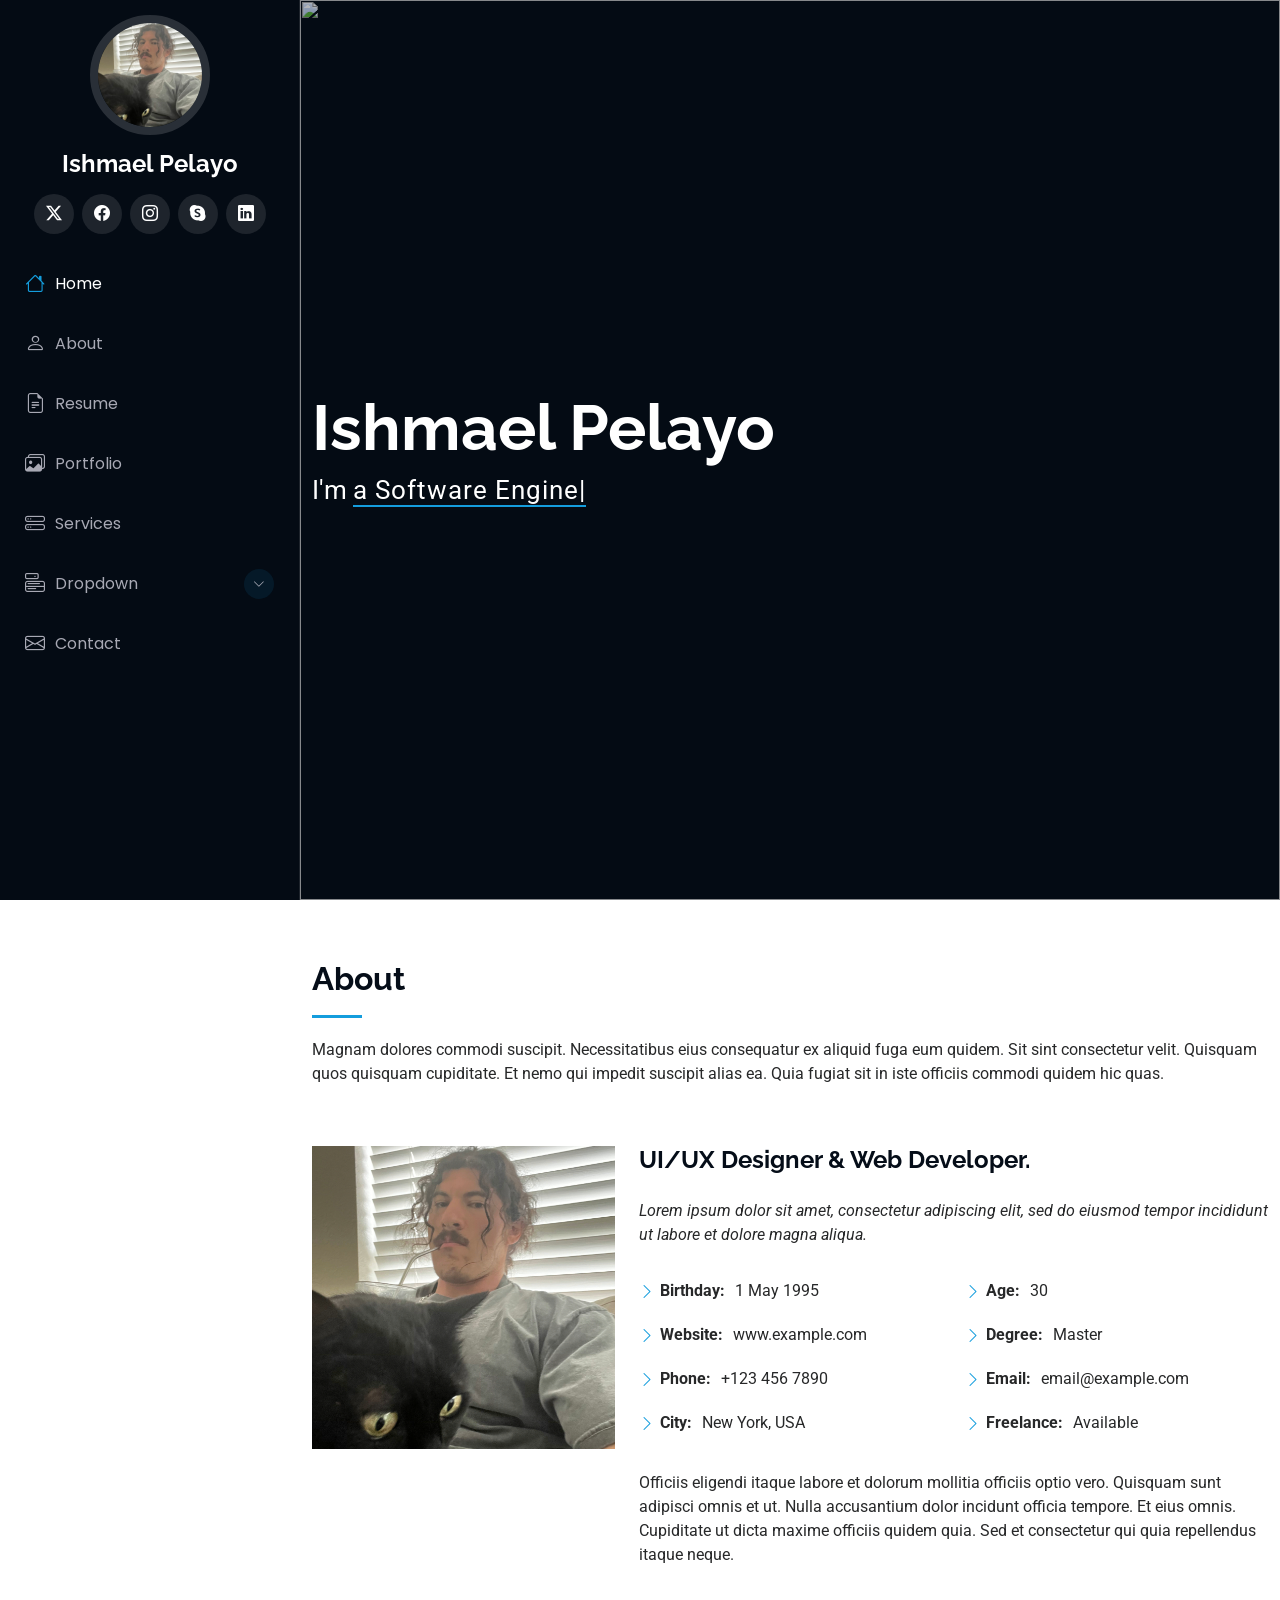
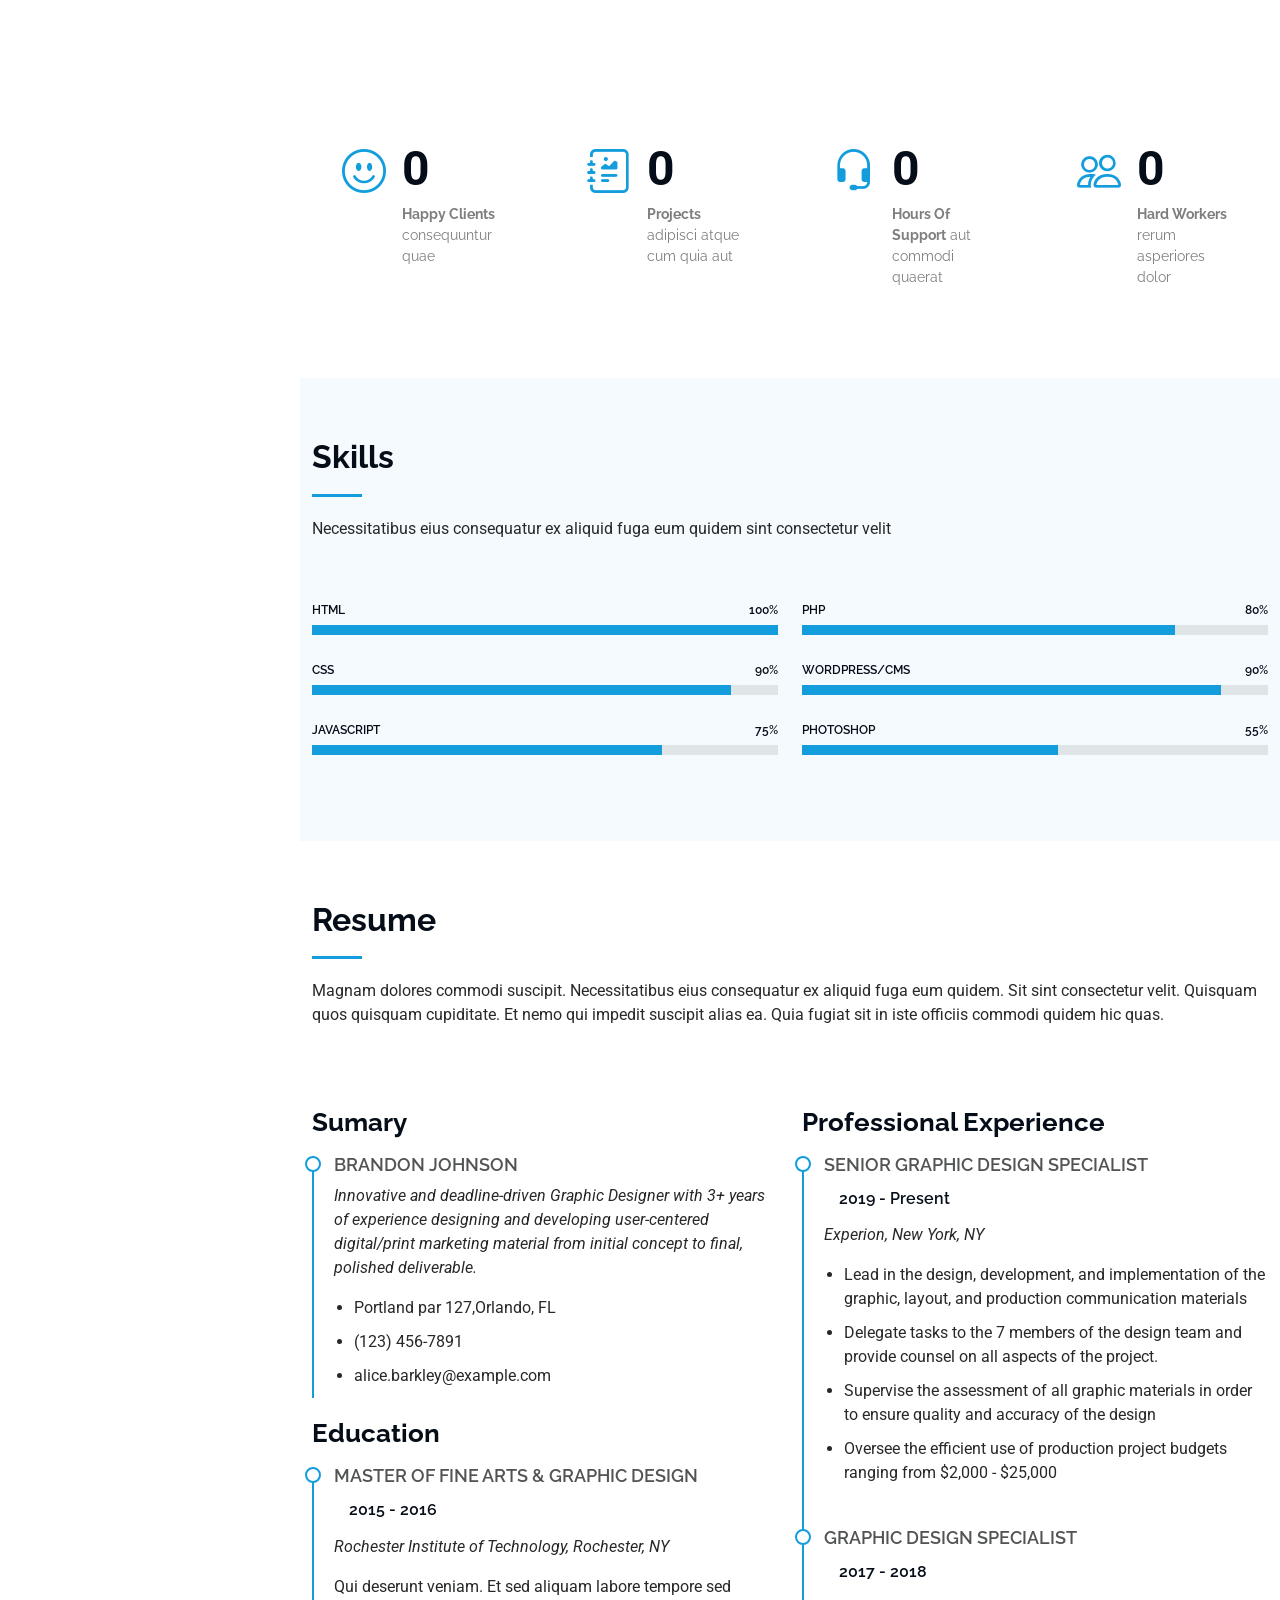
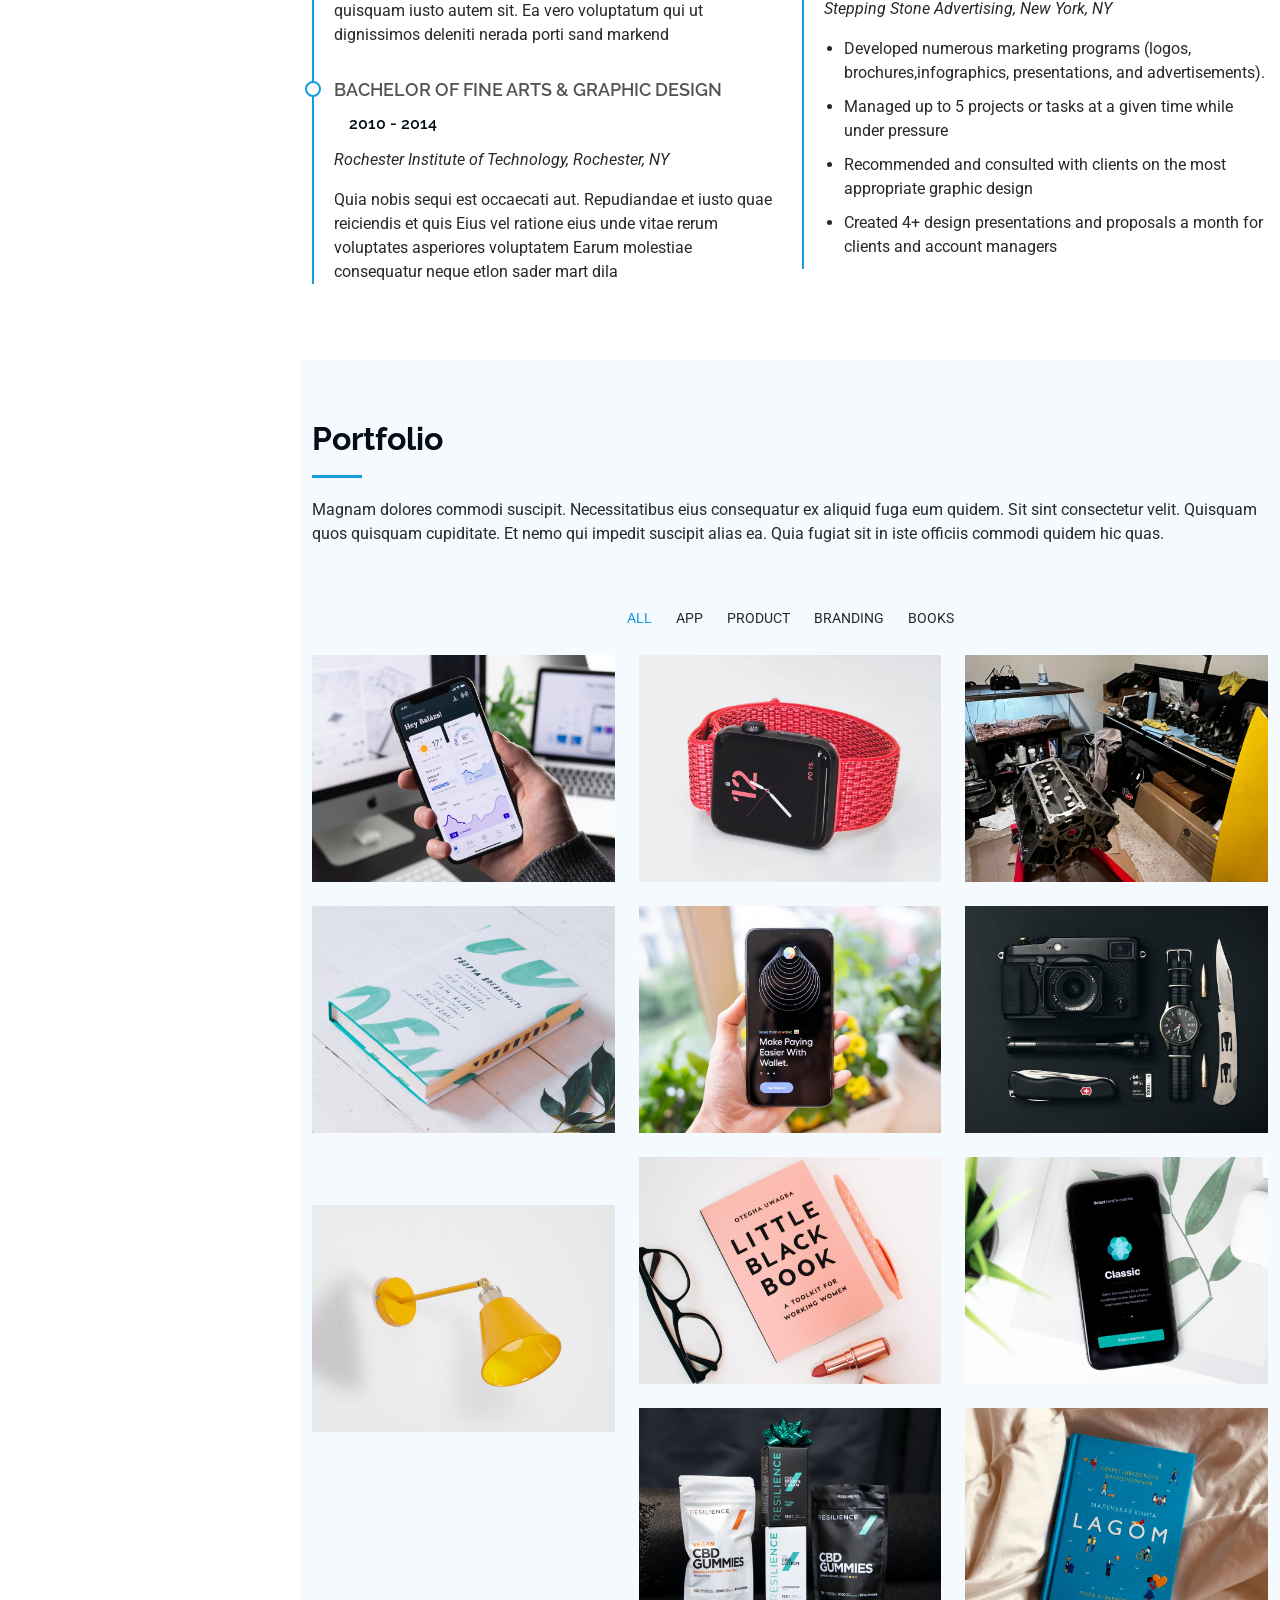
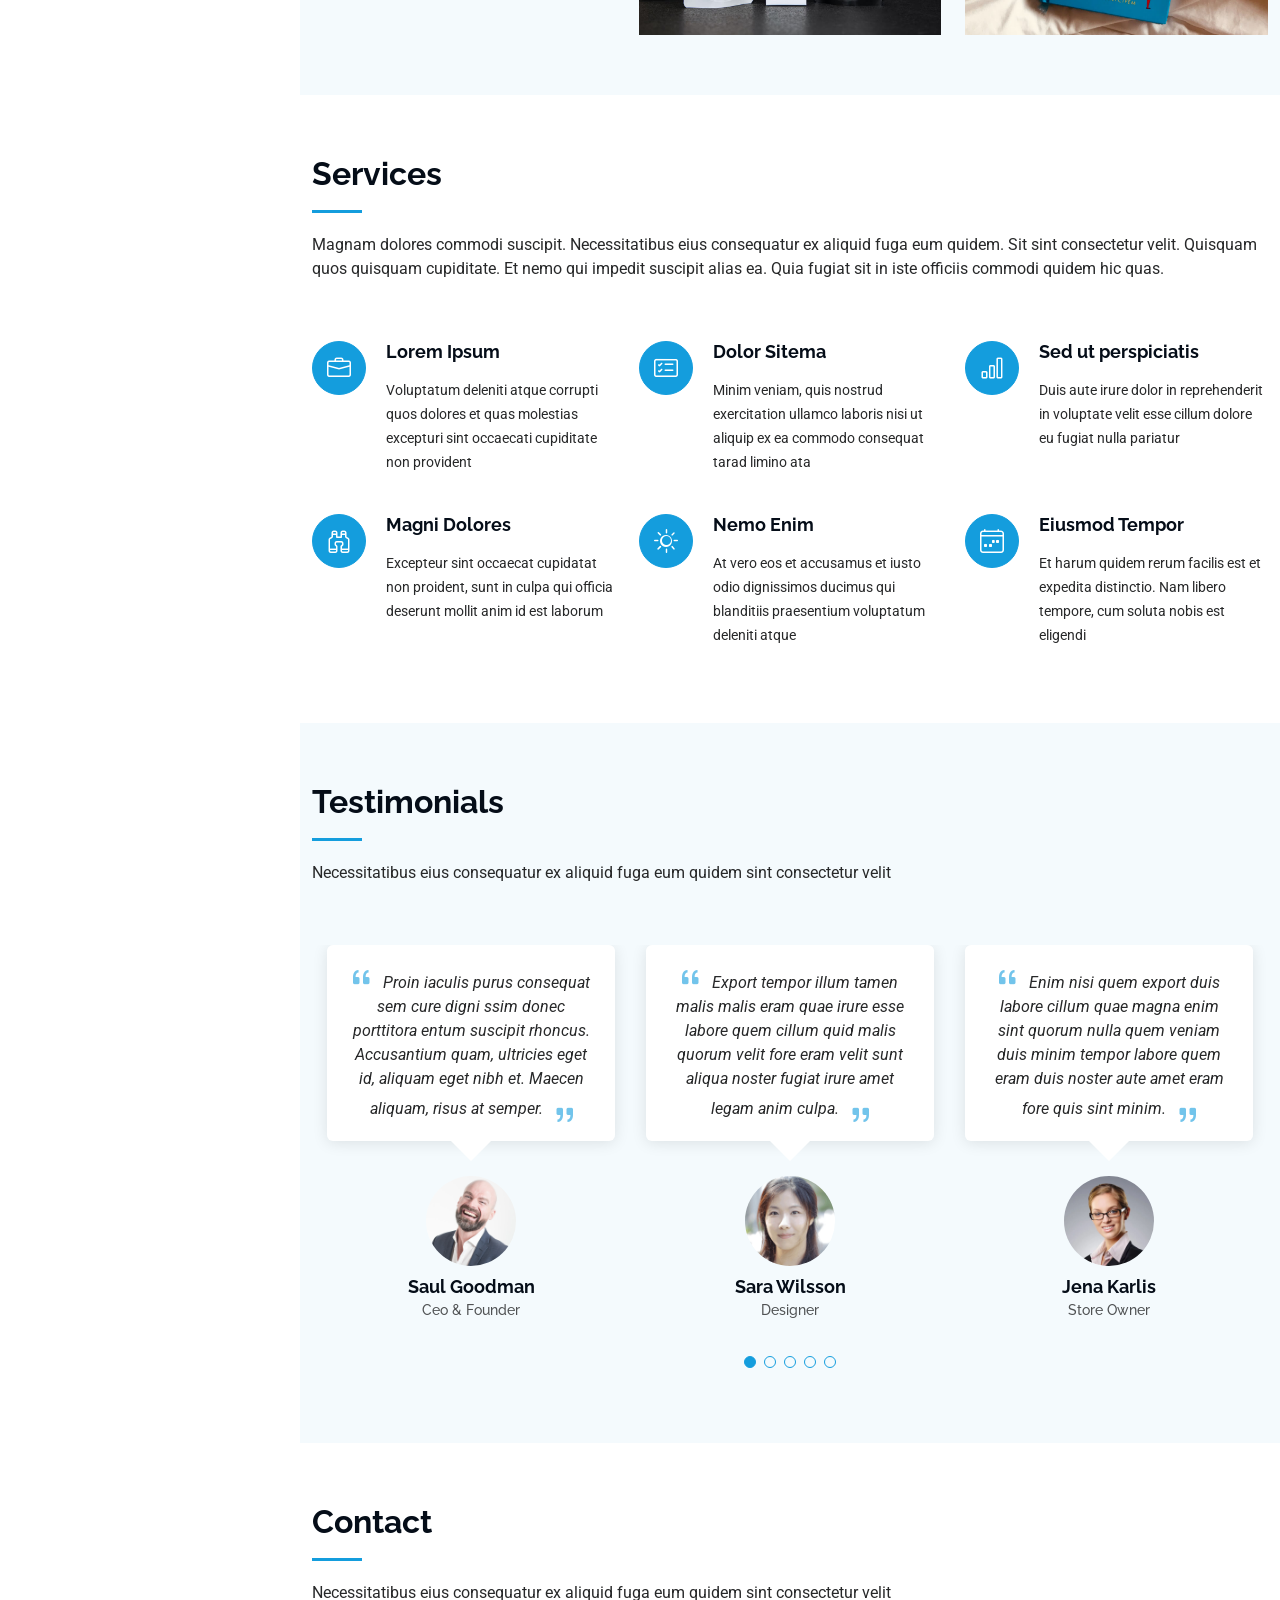
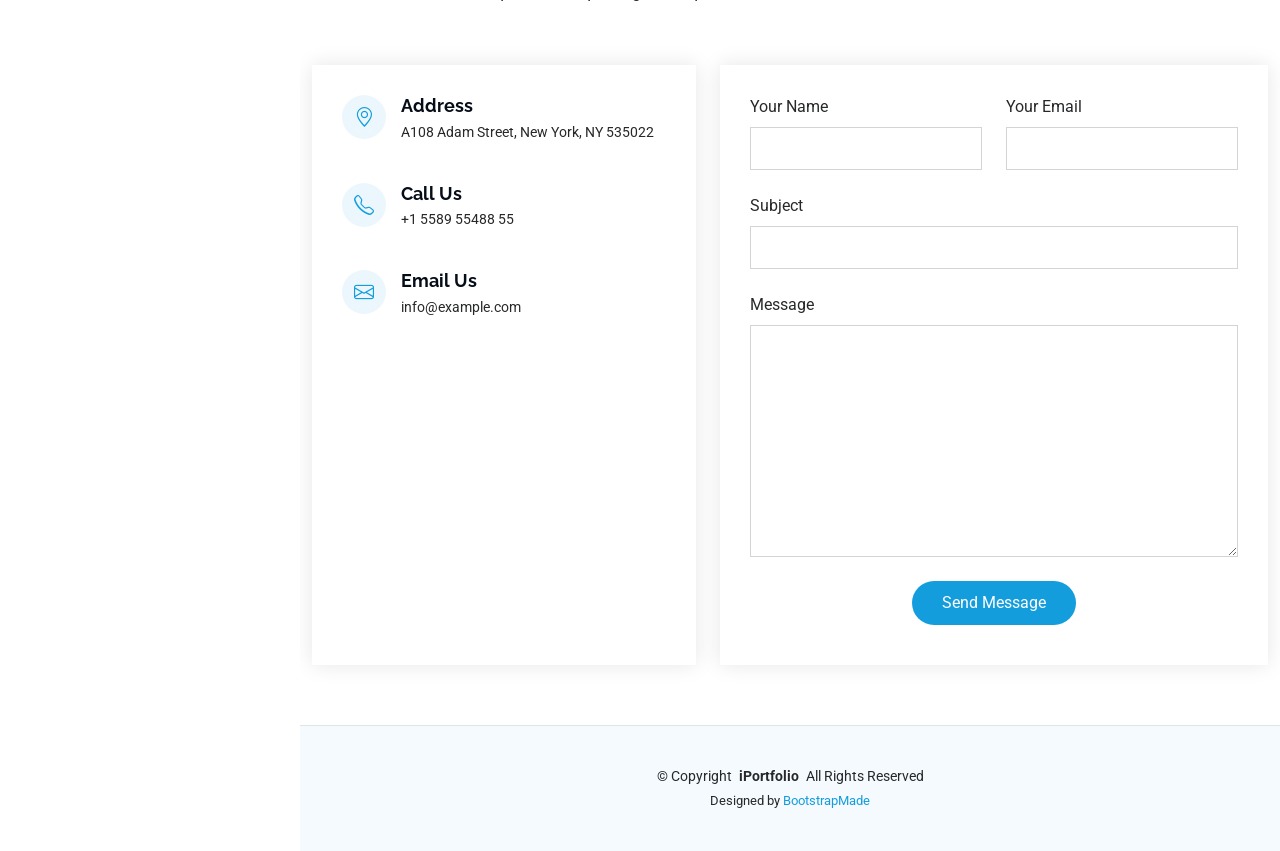
==== commit 097e70d5: "fix CSS margins Image uploads" ====
--- a/index.html
+++ b/index.html
@@ -94,11 +94,11 @@
     <!-- Hero Section -->
     <section id="hero" class="hero section dark-background">
 
-      <img src="assets/img/hero-bg.jpg" alt="" data-aos="fade-in" class="">
+      <img src="assets/img/hero-bg" alt="" data-aos="fade-in" class="">
 
       <div class="container" data-aos="fade-up" data-aos-delay="100">
         <h2>Ishmael Pelayo</h2>
-        <p>I'm <span class="typed" data-typed-items=" a Software Engineer,  a ML Developer,  a Fitness Coach,  a Car Enthusiast">Designer</span><span class="typed-cursor typed-cursor--blink" aria-hidden="true"></span><span class="typed-cursor typed-cursor--blink" aria-hidden="true"></span></p>
+        <p>I'm <span class="typed" data-typed-items=" a Software Engineer,  a ML Developer,  a Fitness Coach,  a Car Enthusiast, an Audiophile">Designer</span><span class="typed-cursor typed-cursor--blink" aria-hidden="true"></span><span class="typed-cursor typed-cursor--blink" aria-hidden="true"></span></p>
       </div>
 
     </section><!-- /Hero Section -->
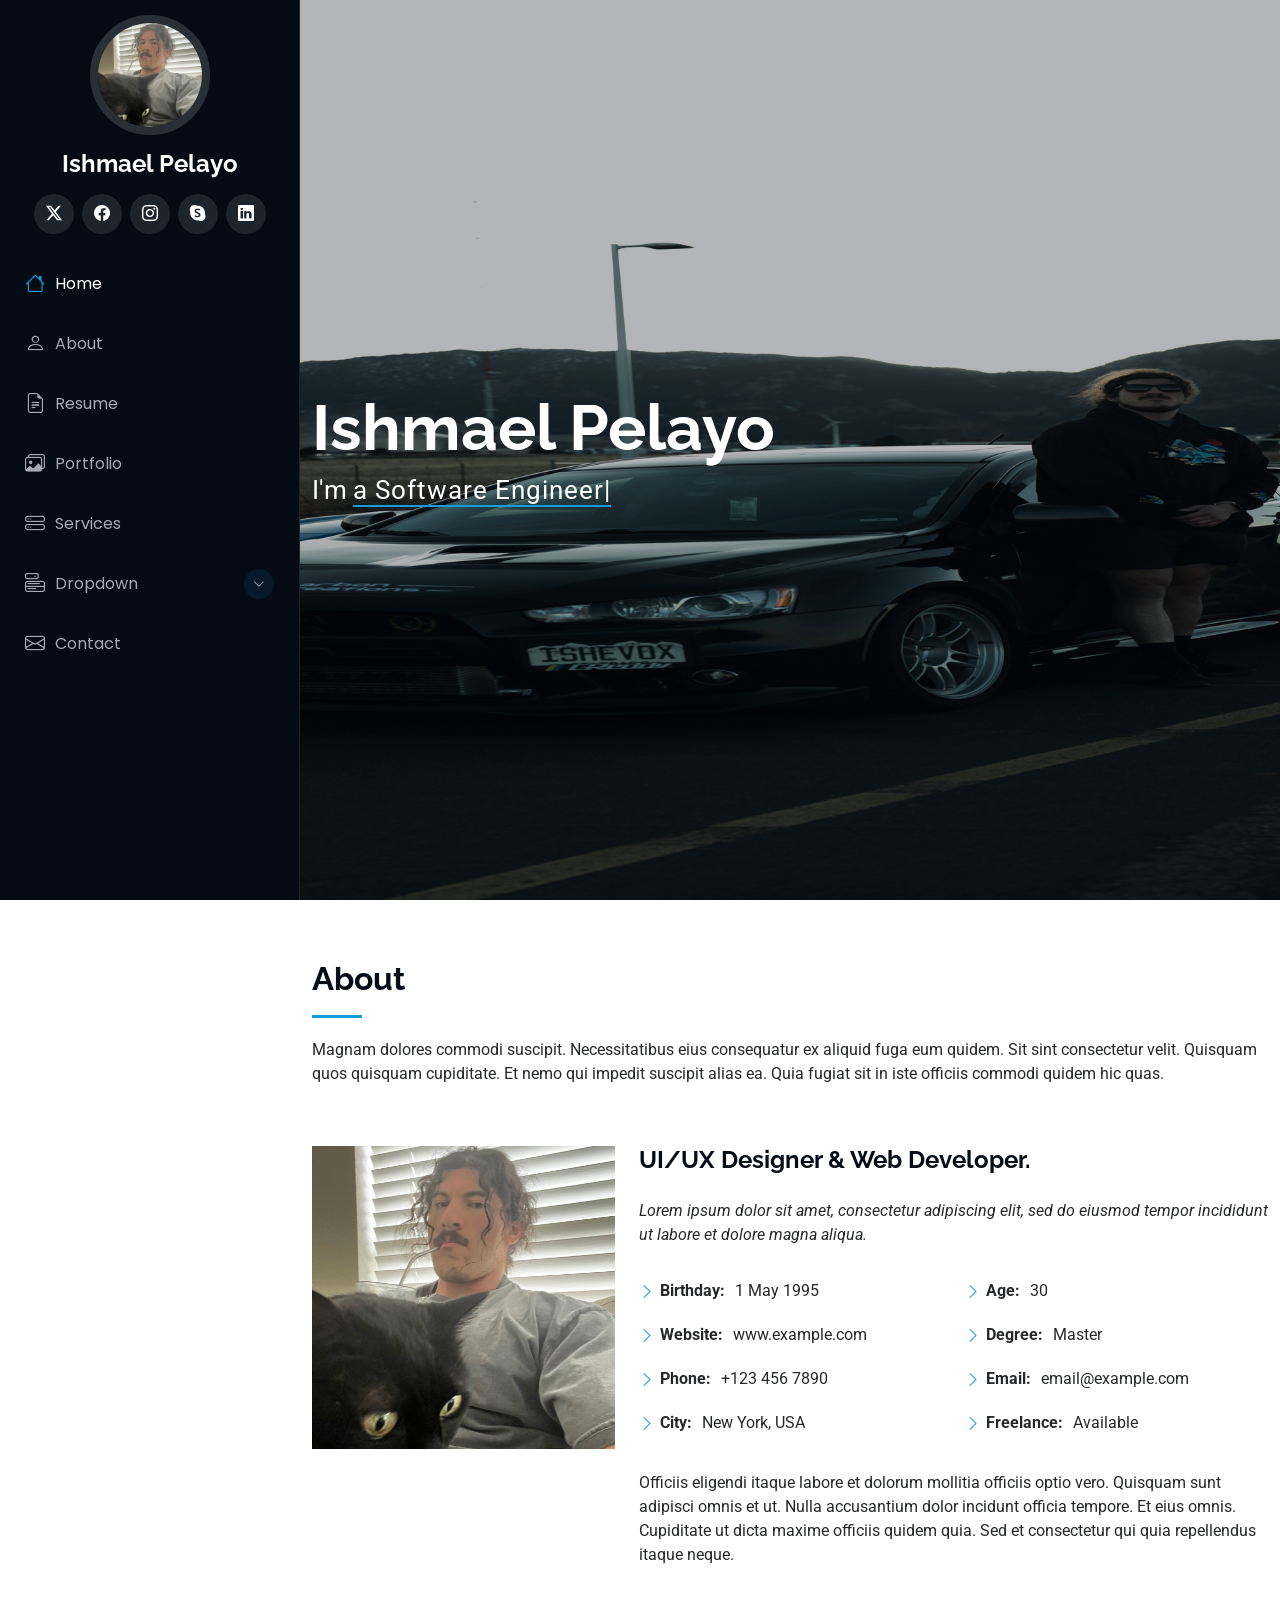
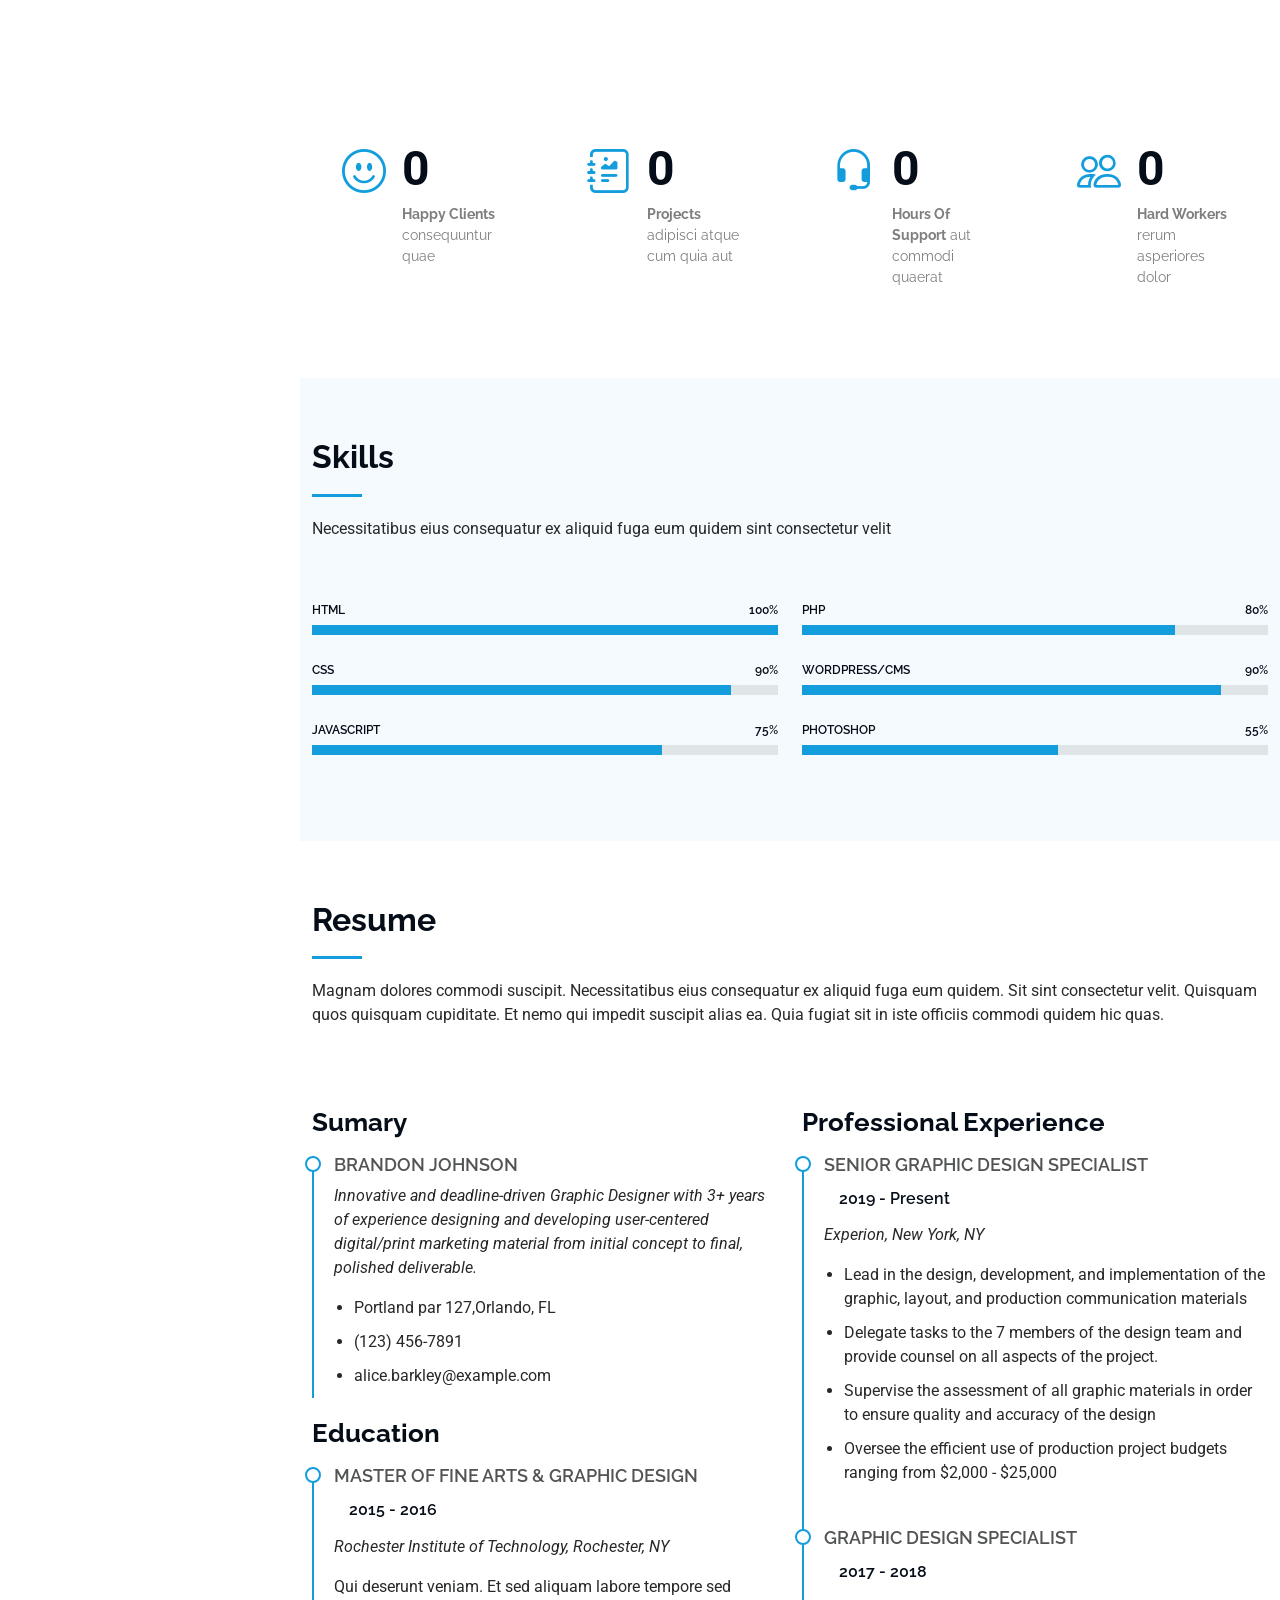
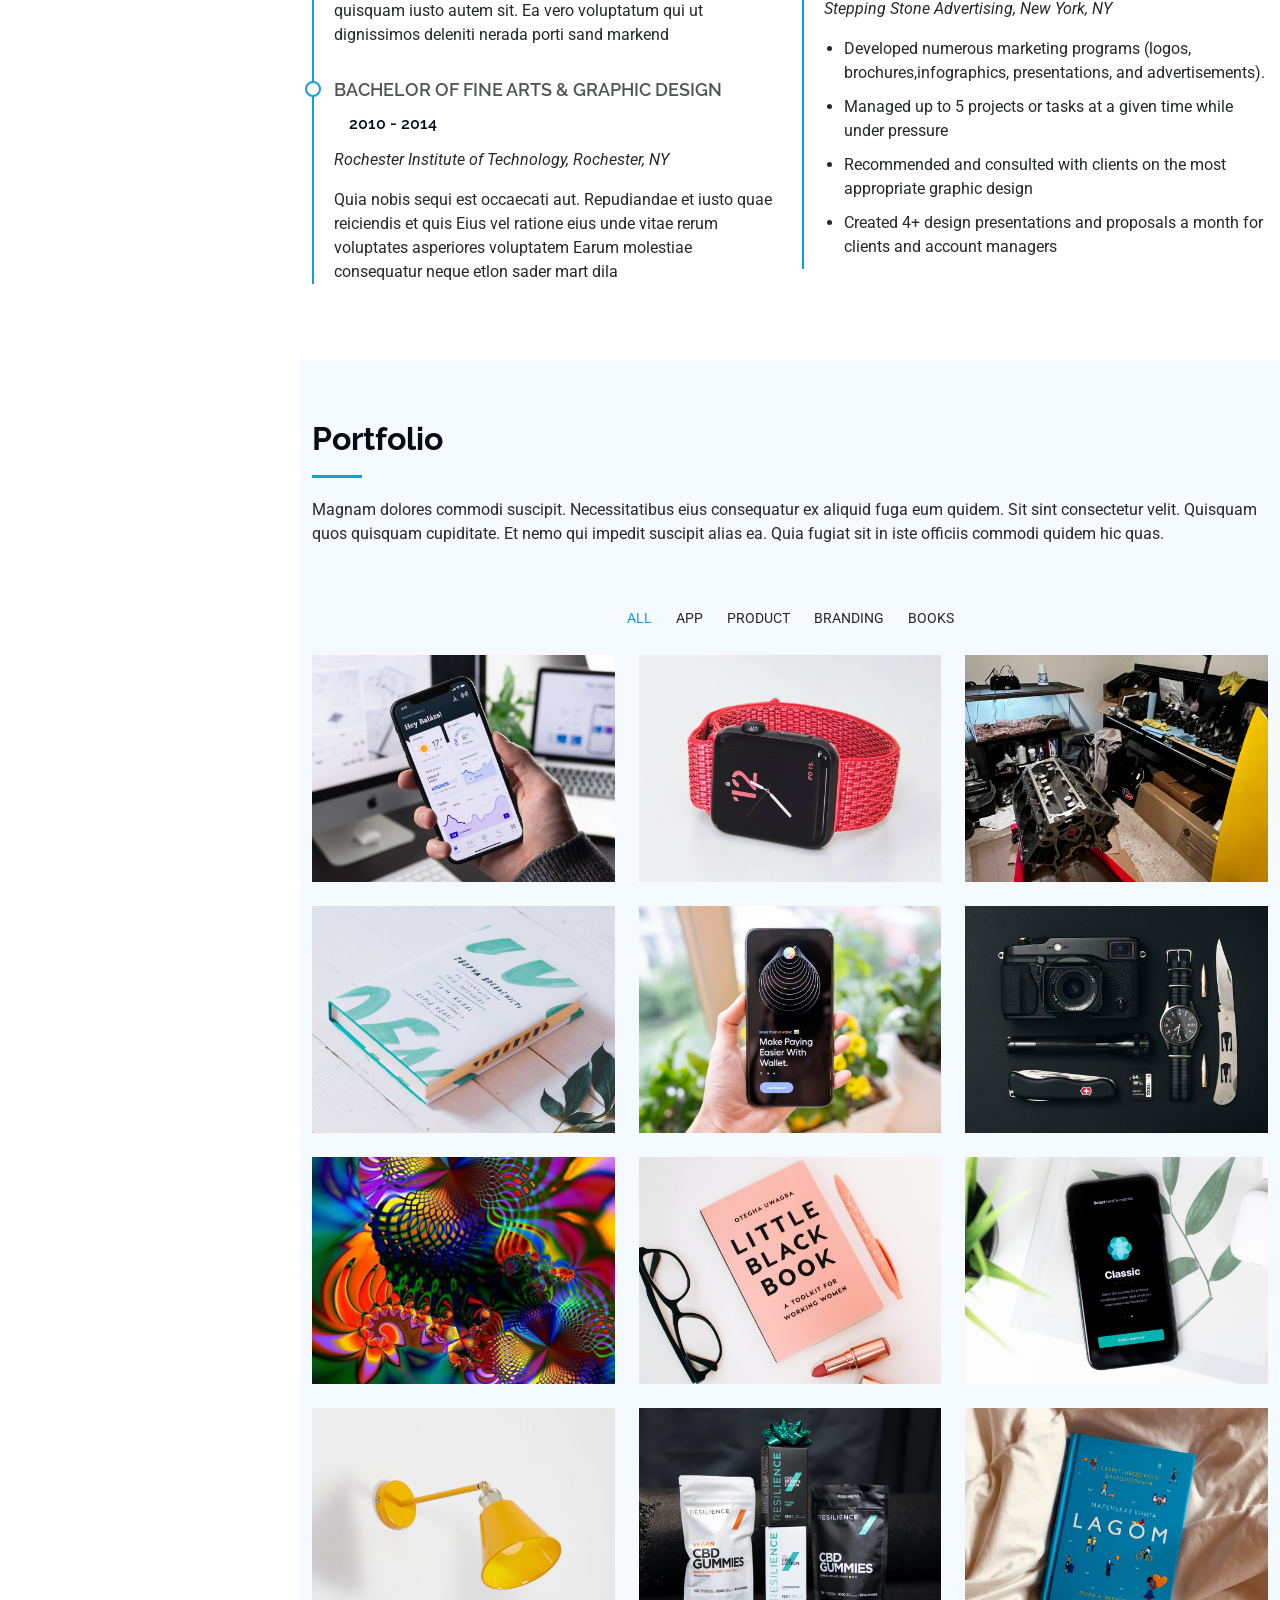
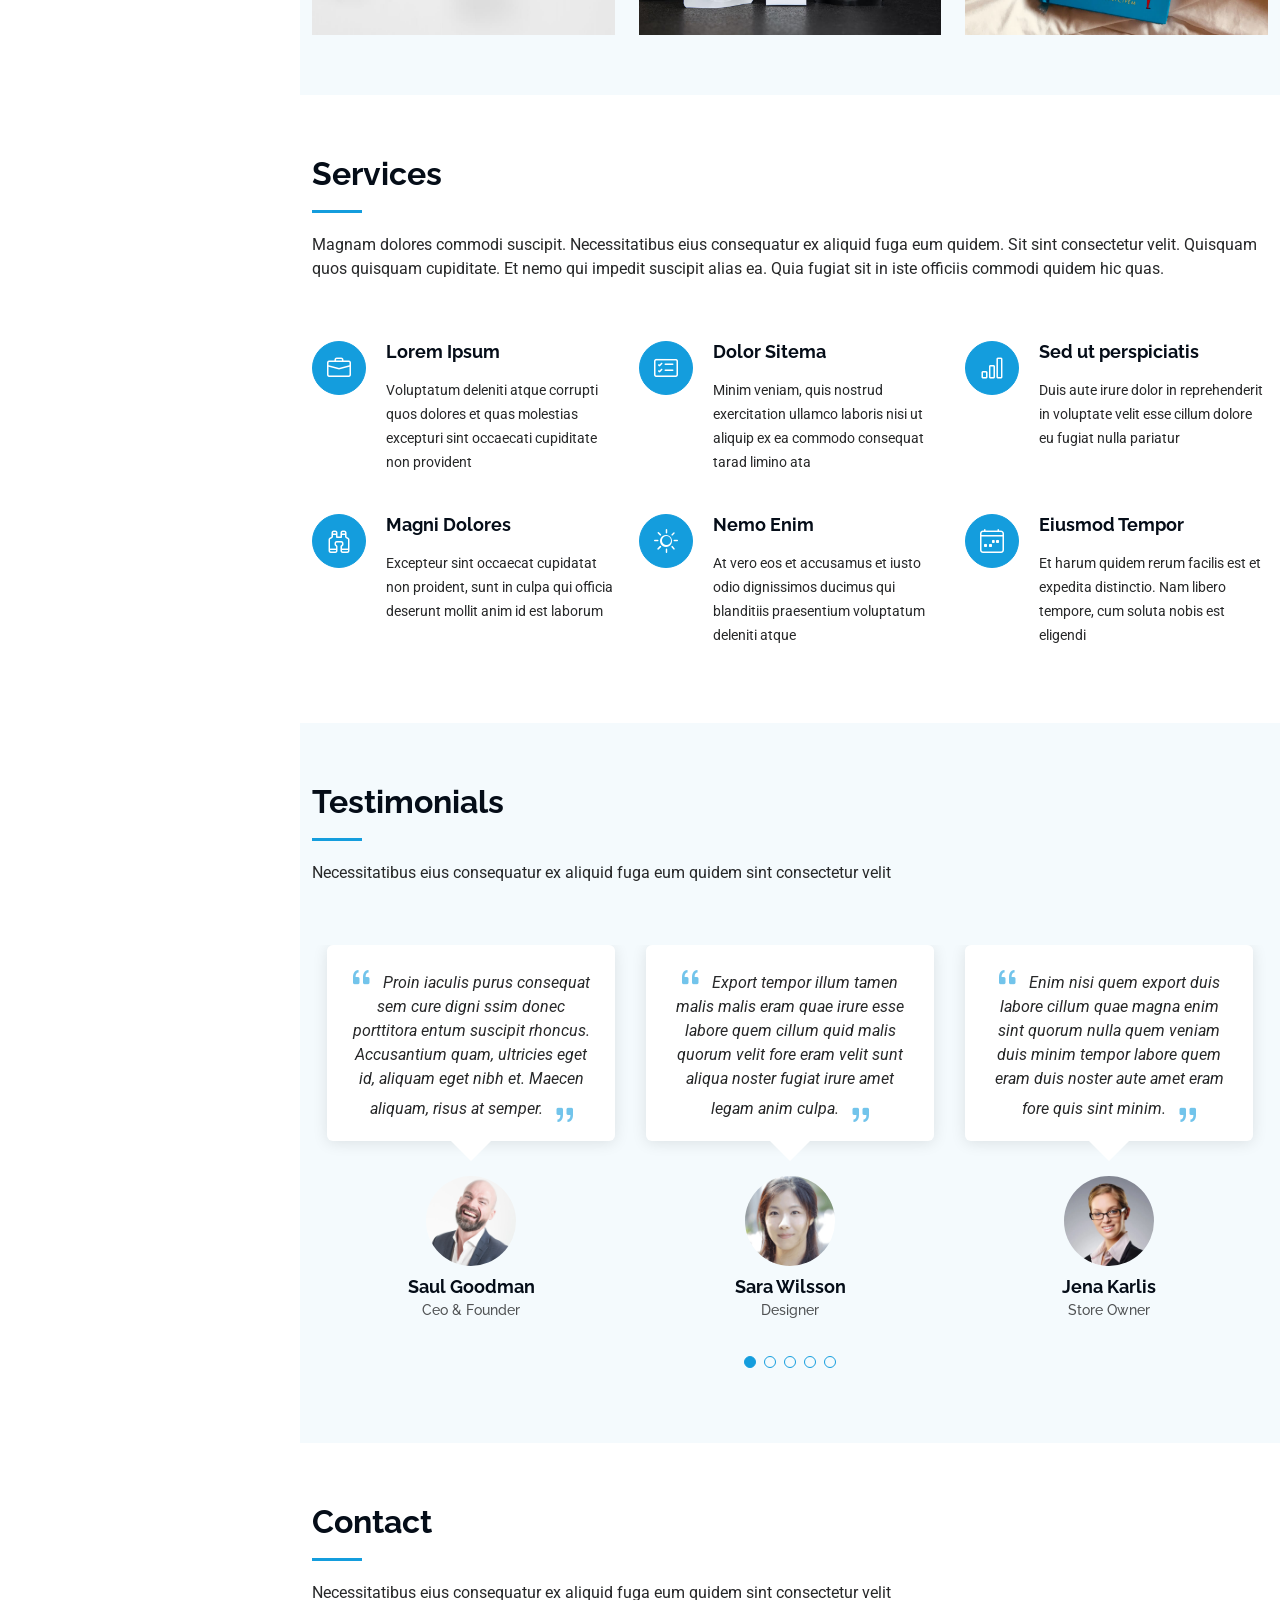
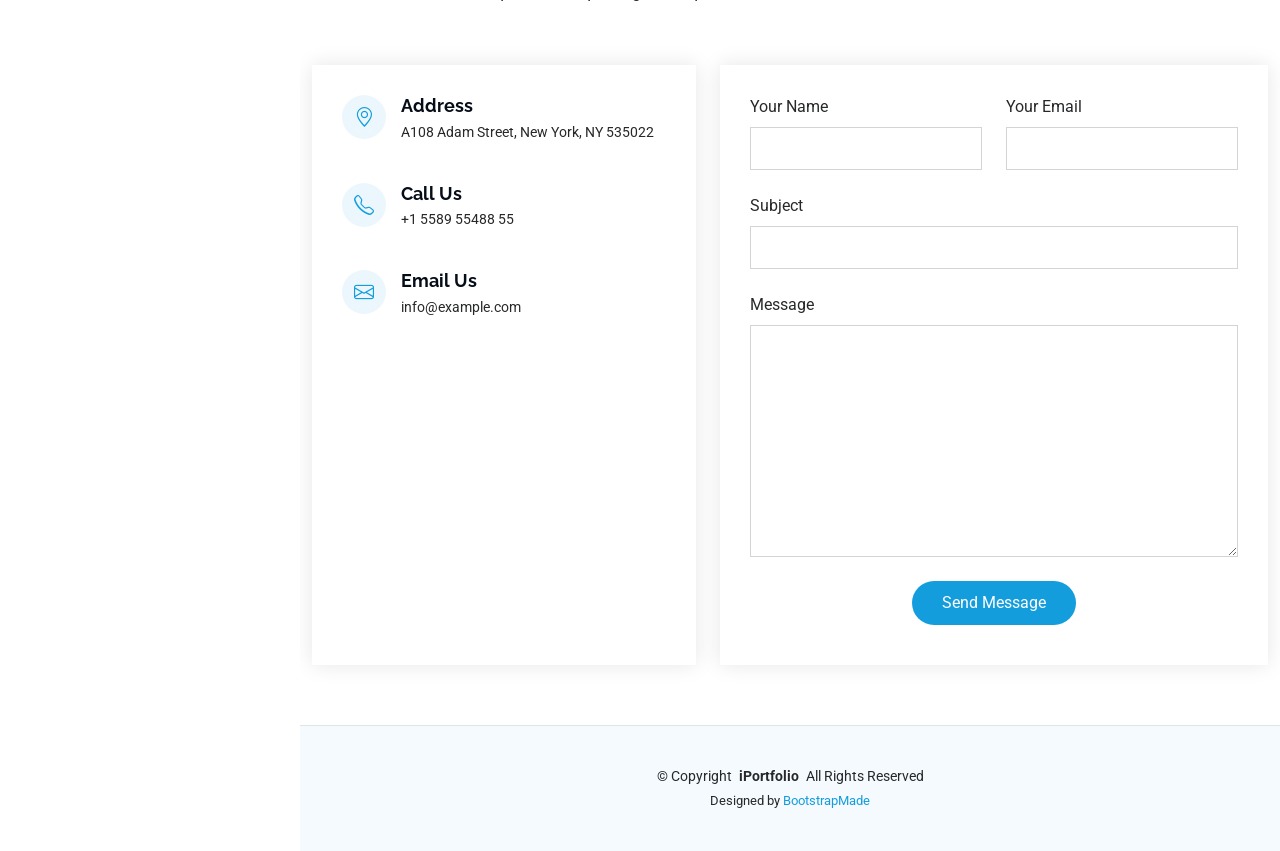
==== commit 85908f81: "add final bg picture bg pic fix" ====
--- a/index.html
+++ b/index.html
@@ -94,7 +94,7 @@
     <!-- Hero Section -->
     <section id="hero" class="hero section dark-background">
 
-      <img src="assets/img/hero-bg" alt="" data-aos="fade-in" class="">
+      <img src="assets/img/hero-bg.jpg" alt="" data-aos="fade-in" class="">
 
       <div class="container" data-aos="fade-up" data-aos-delay="100">
         <h2>Ishmael Pelayo</h2>
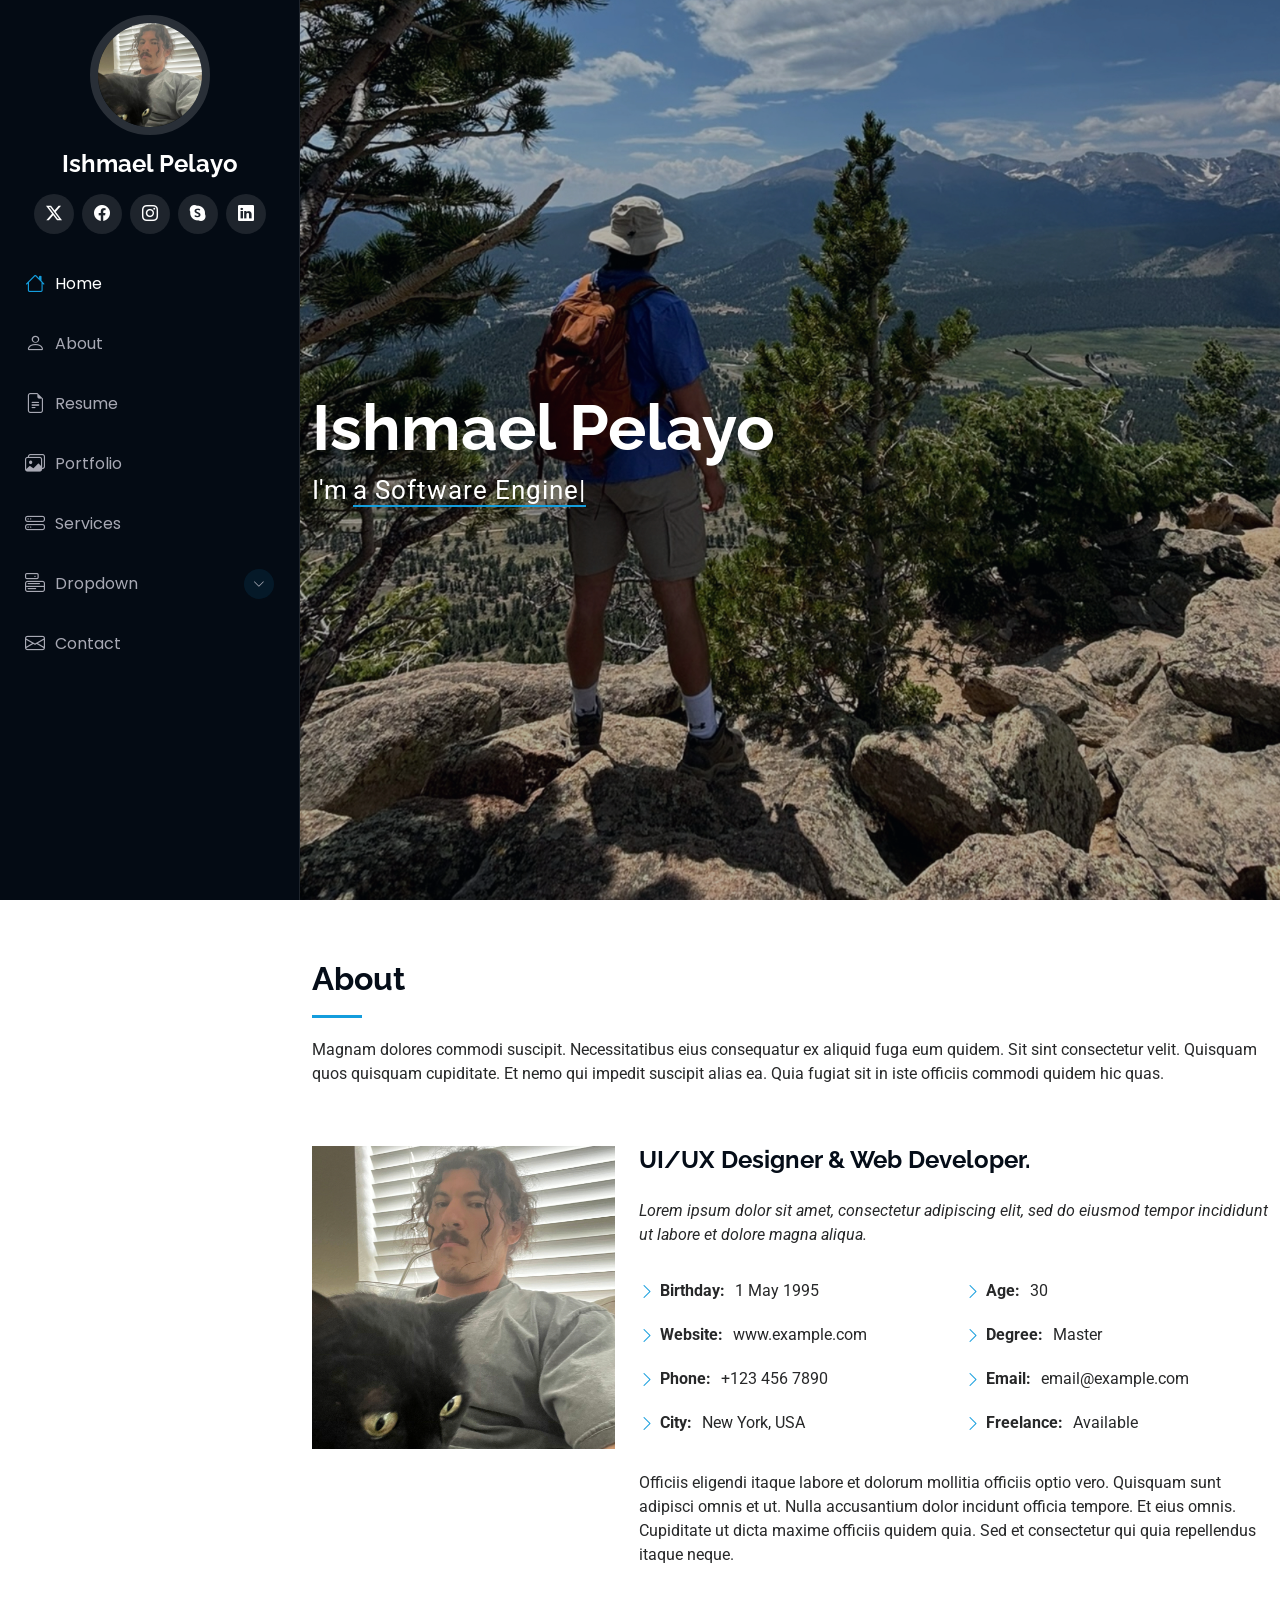
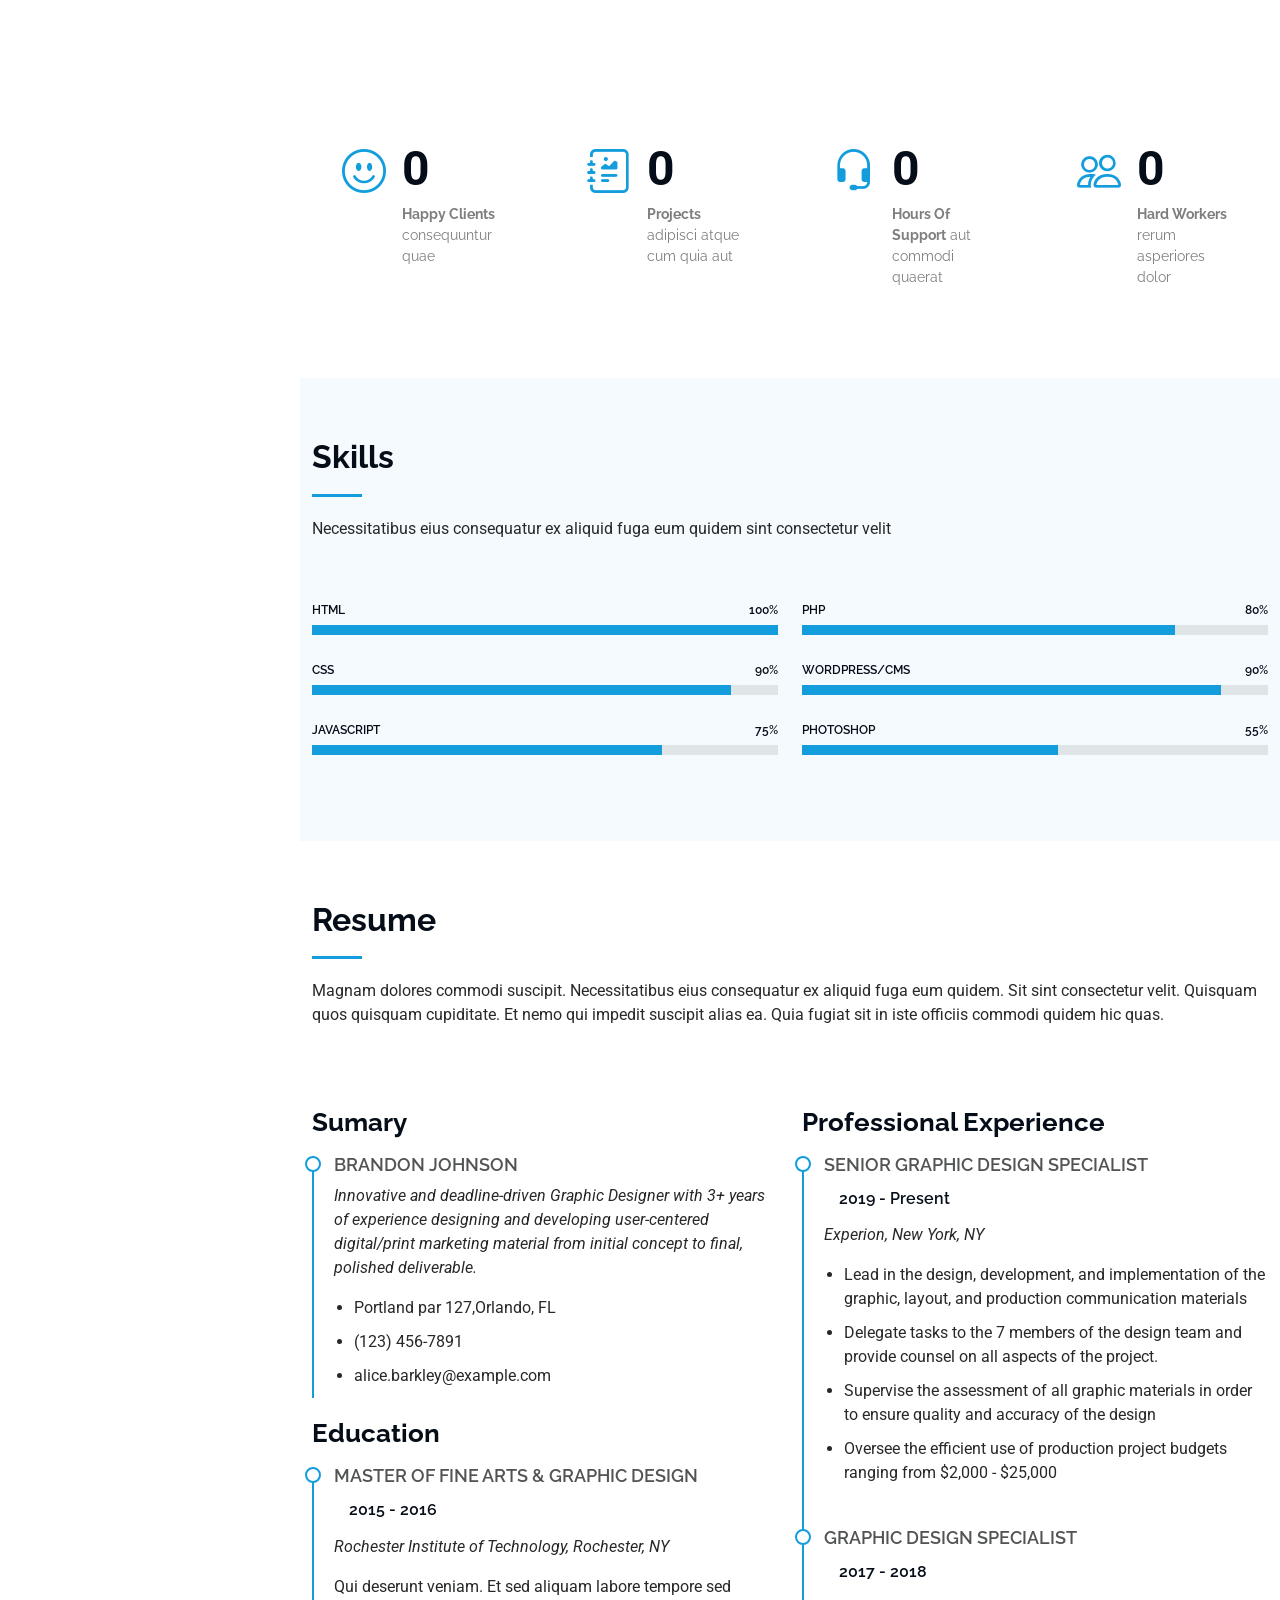
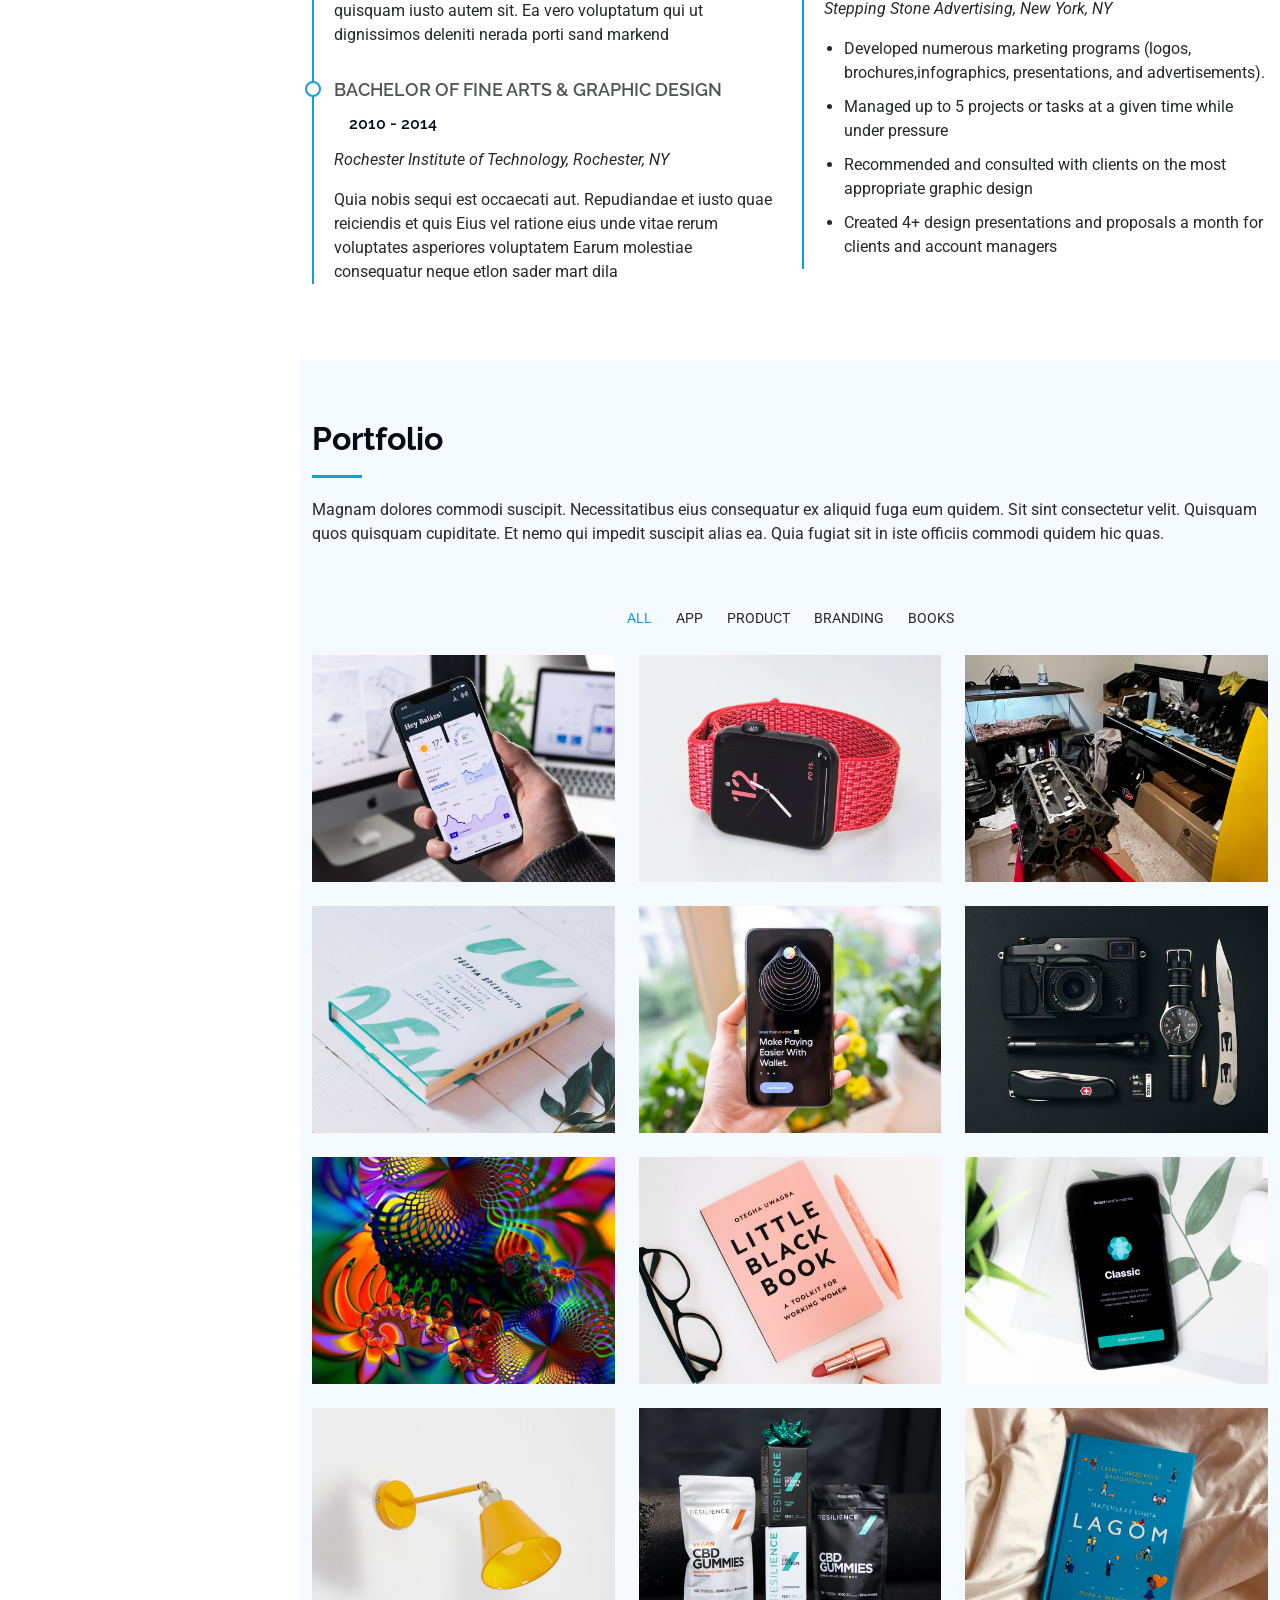
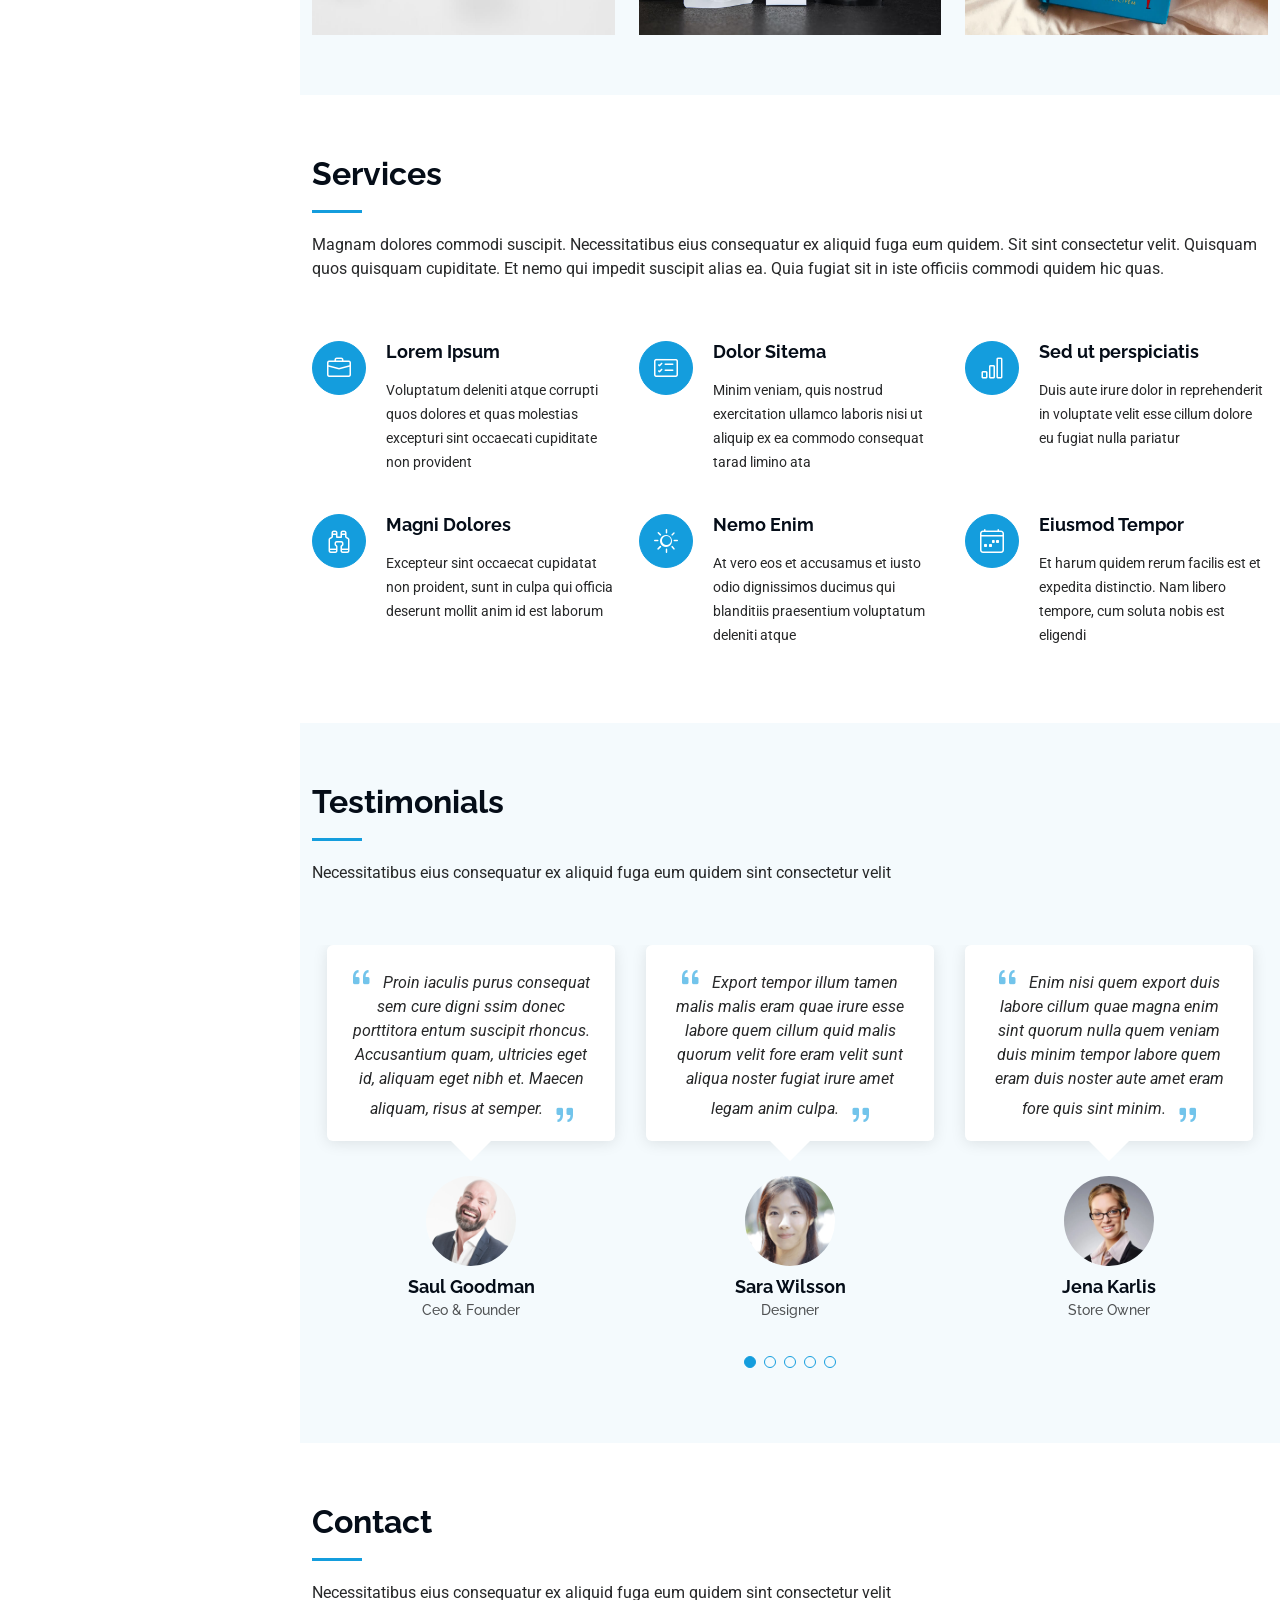
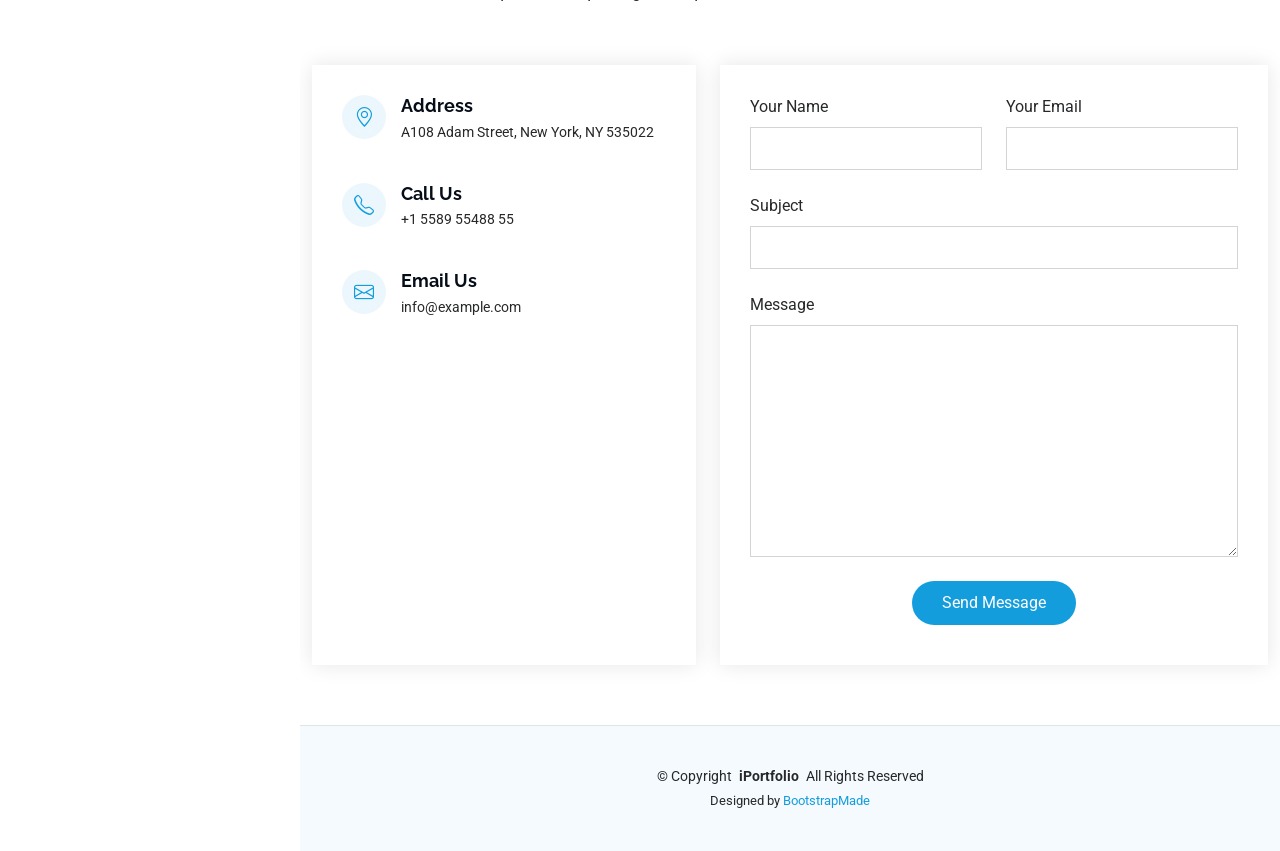
==== commit 501601b1: "update mobile copy link bug template" ====
--- a/index.html
+++ b/index.html
@@ -4,7 +4,7 @@
 <head>
   <meta charset="utf-8">
   <meta content="width=device-width, initial-scale=1.0" name="viewport">
-  <title>Index - iPortfolio Bootstrap Template</title>
+  <title>Thelsh Landing Page</title>
   <meta content="" name="description">
   <meta content="" name="keywords">
 
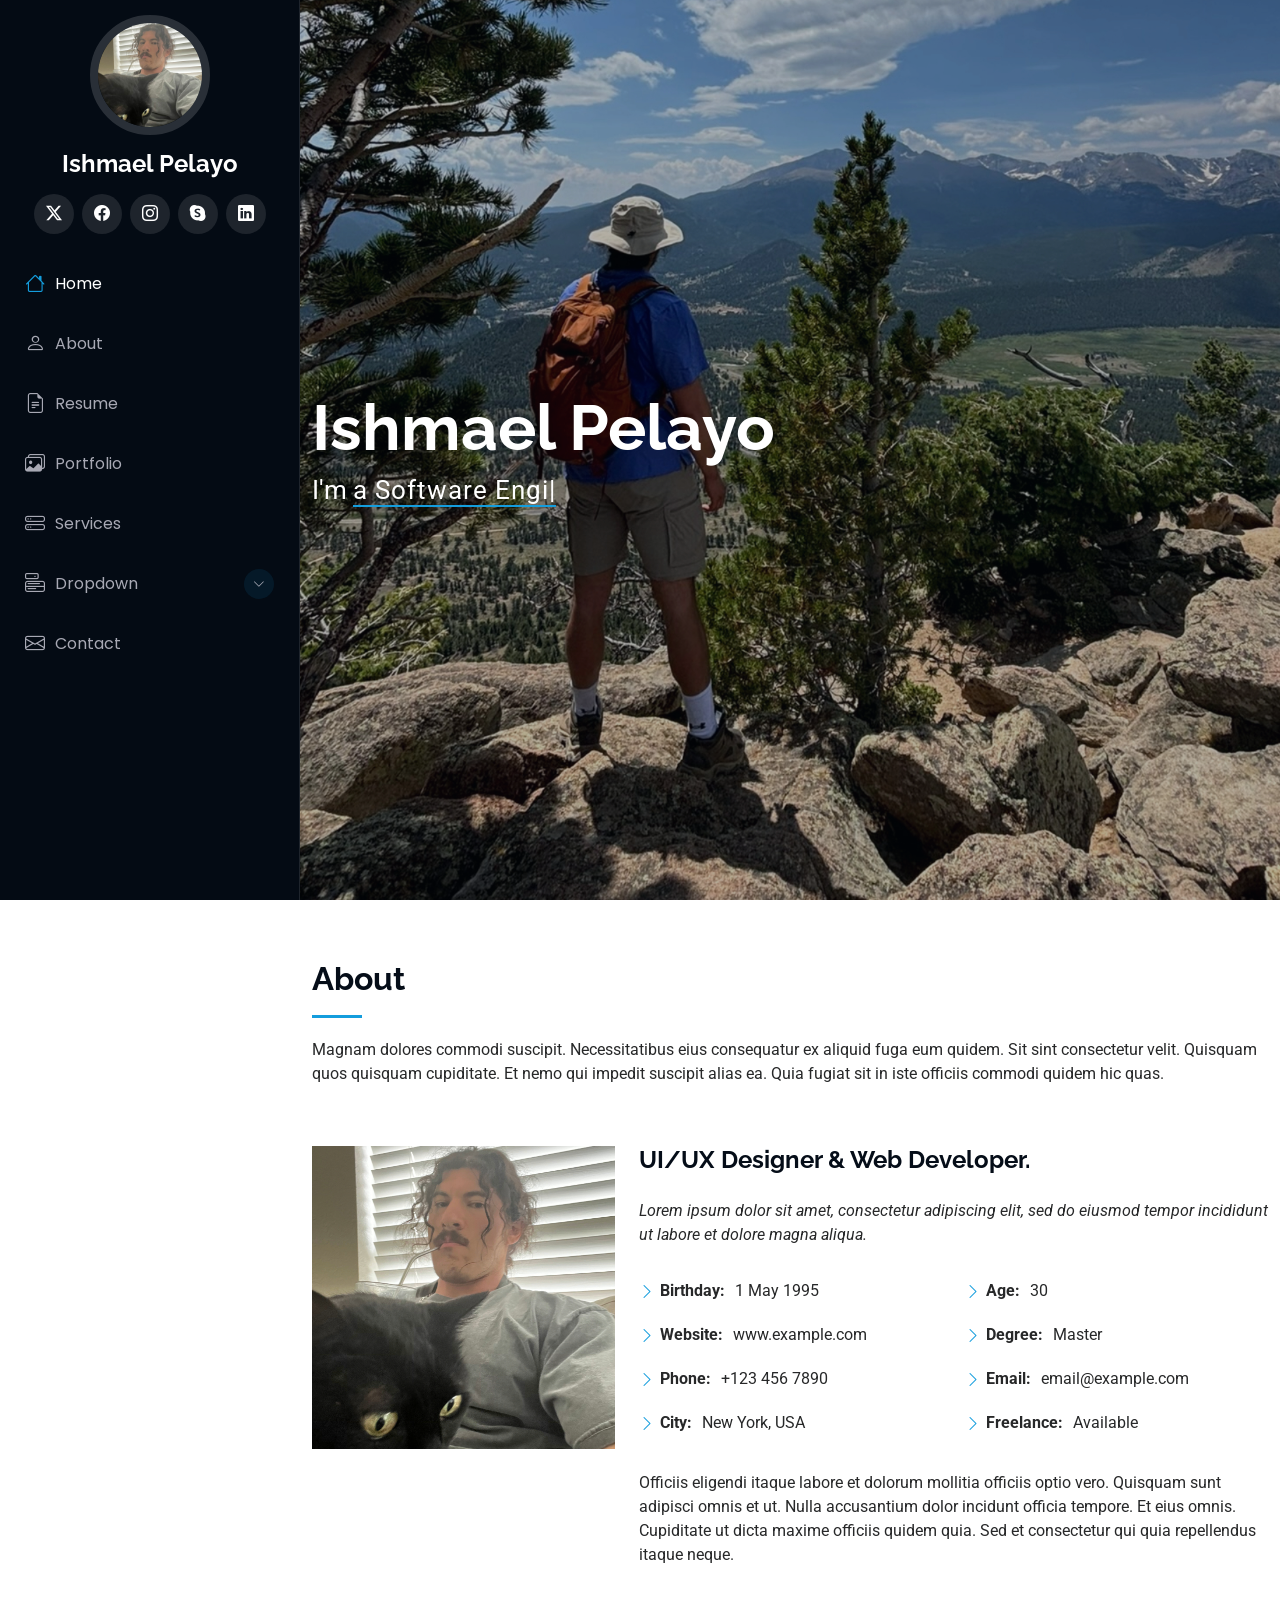
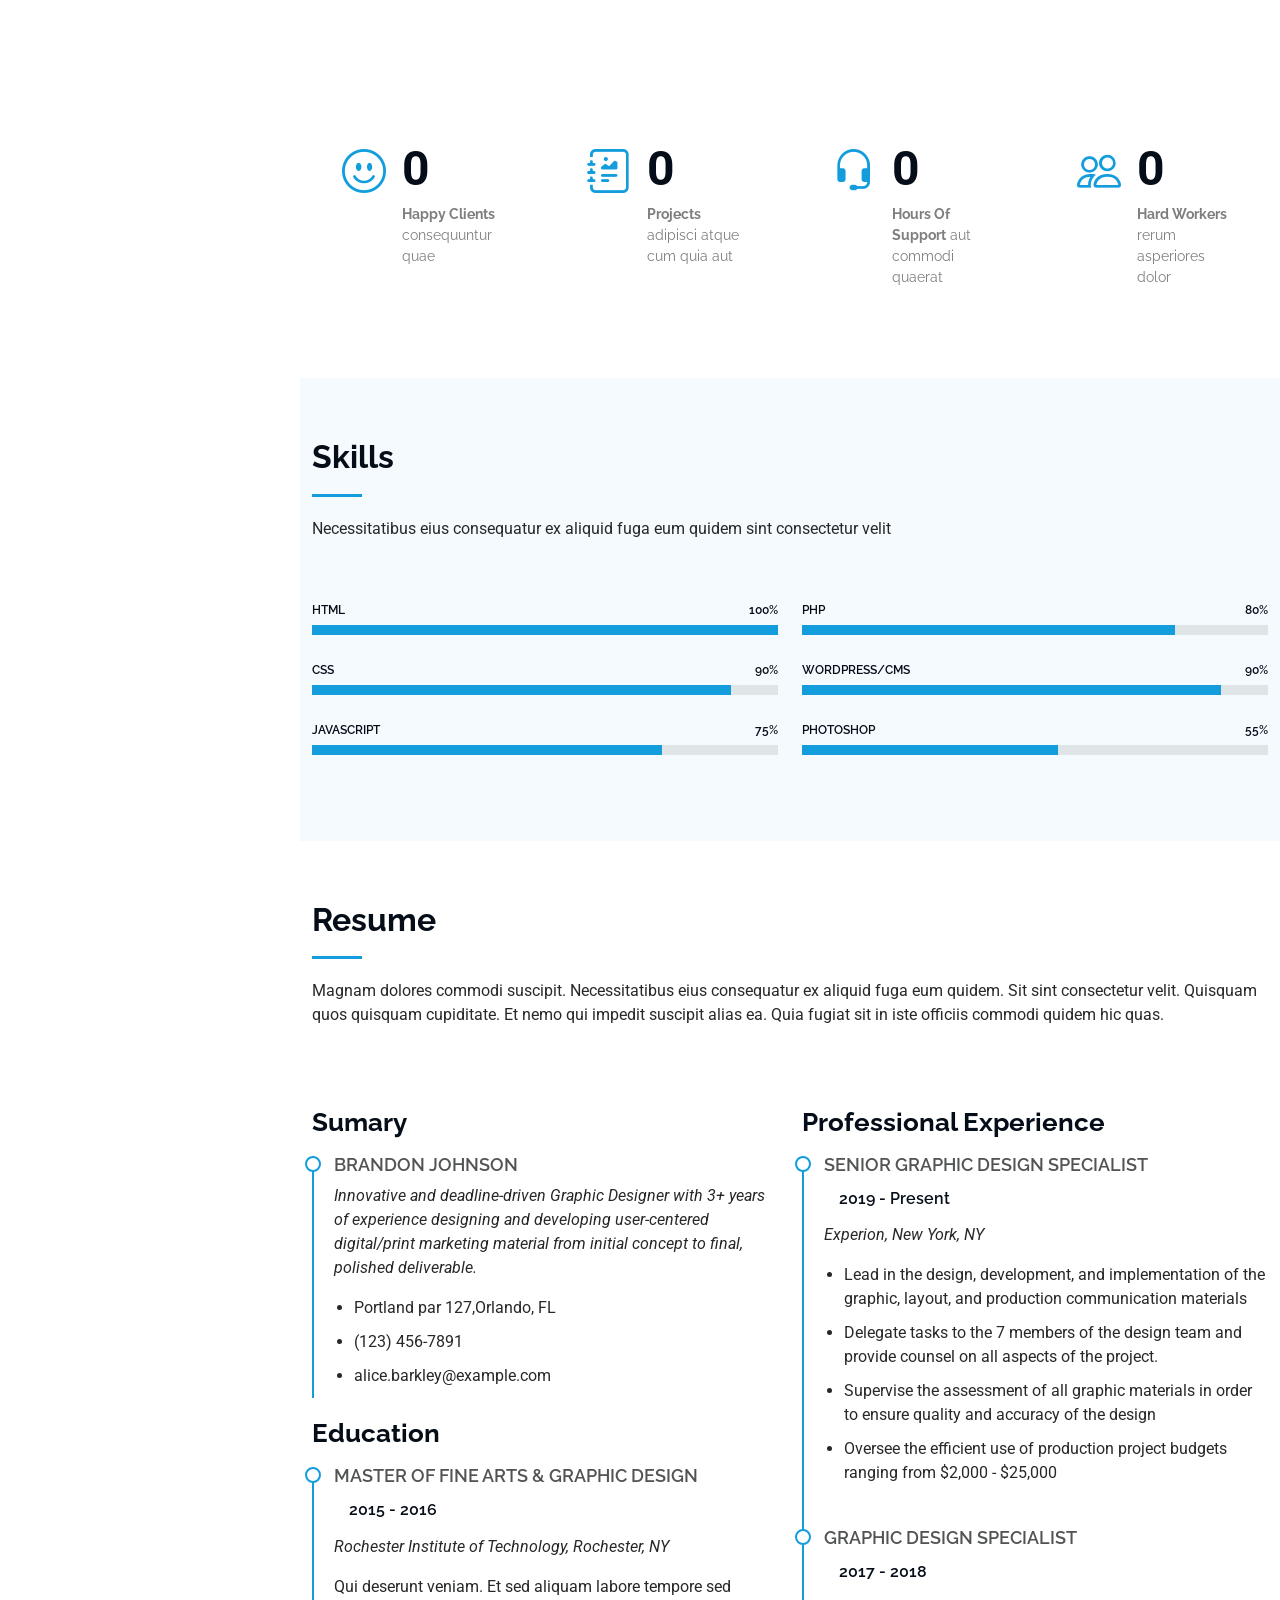
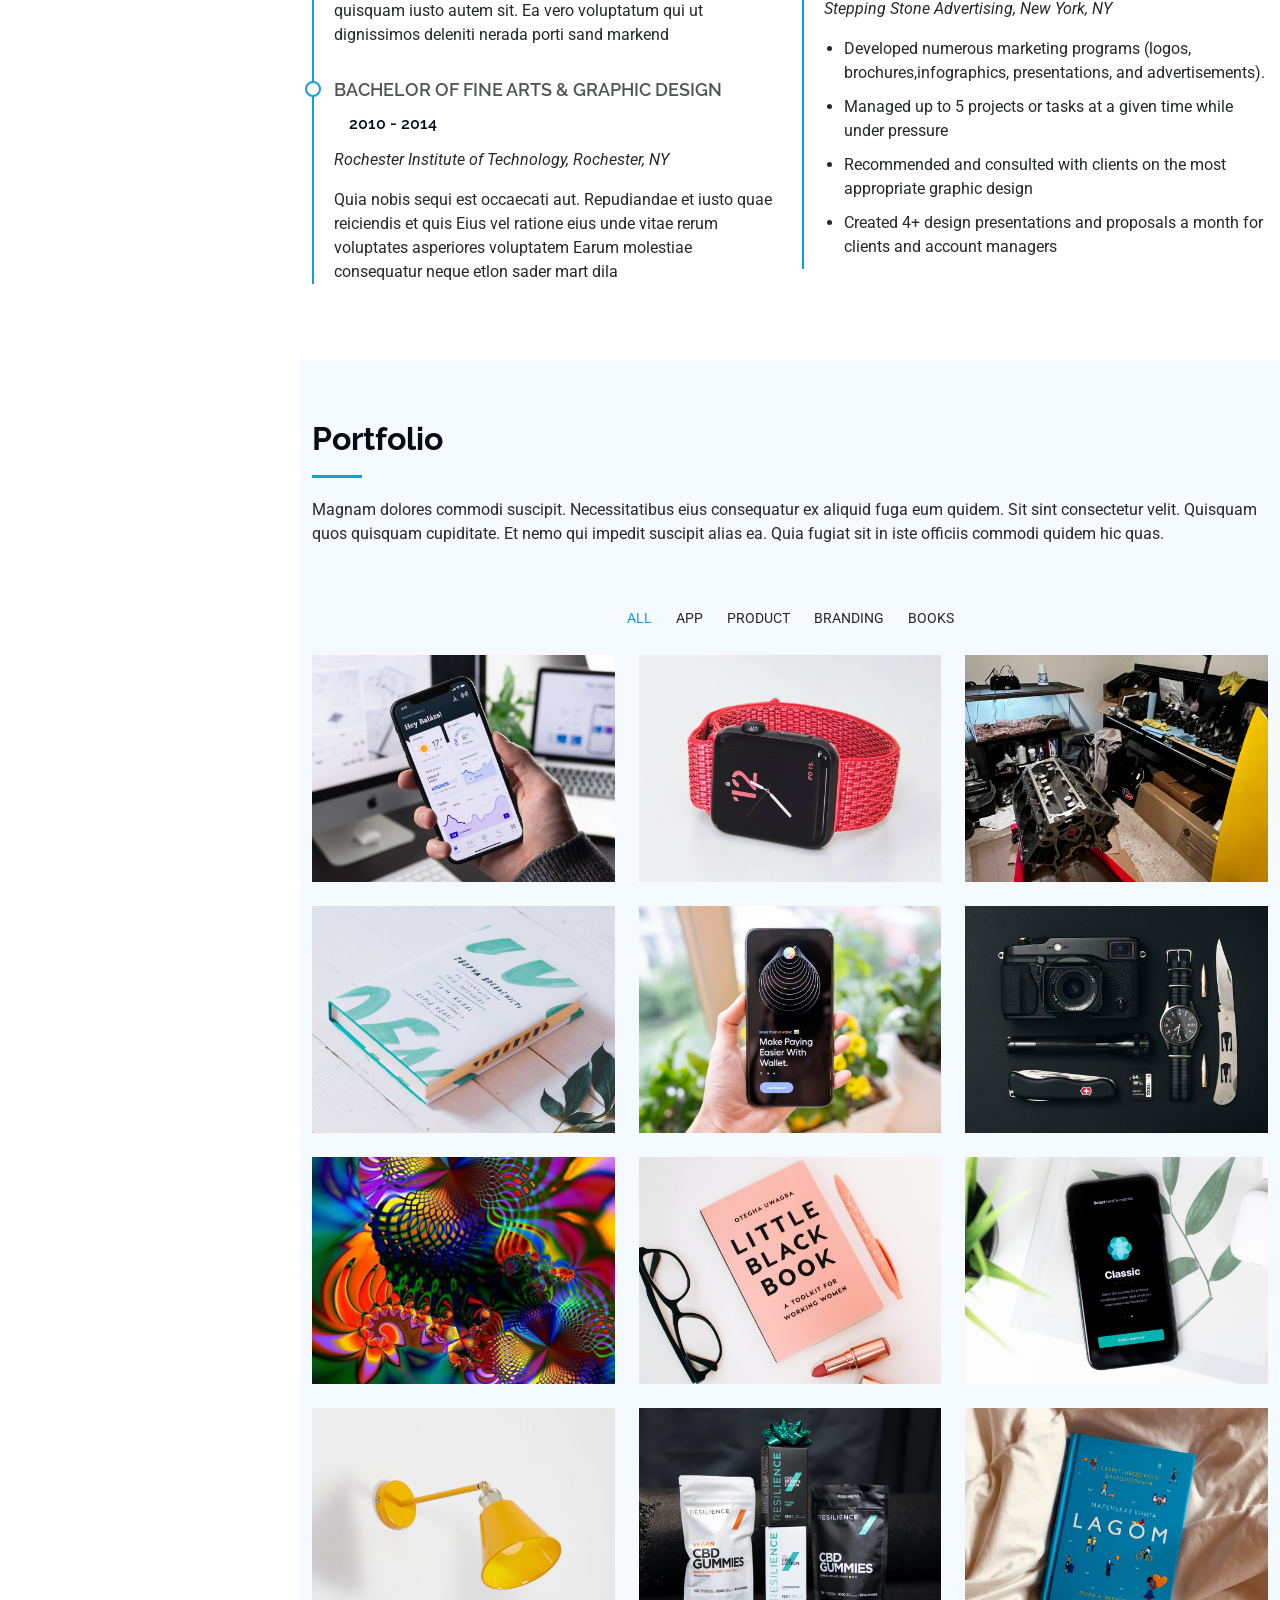
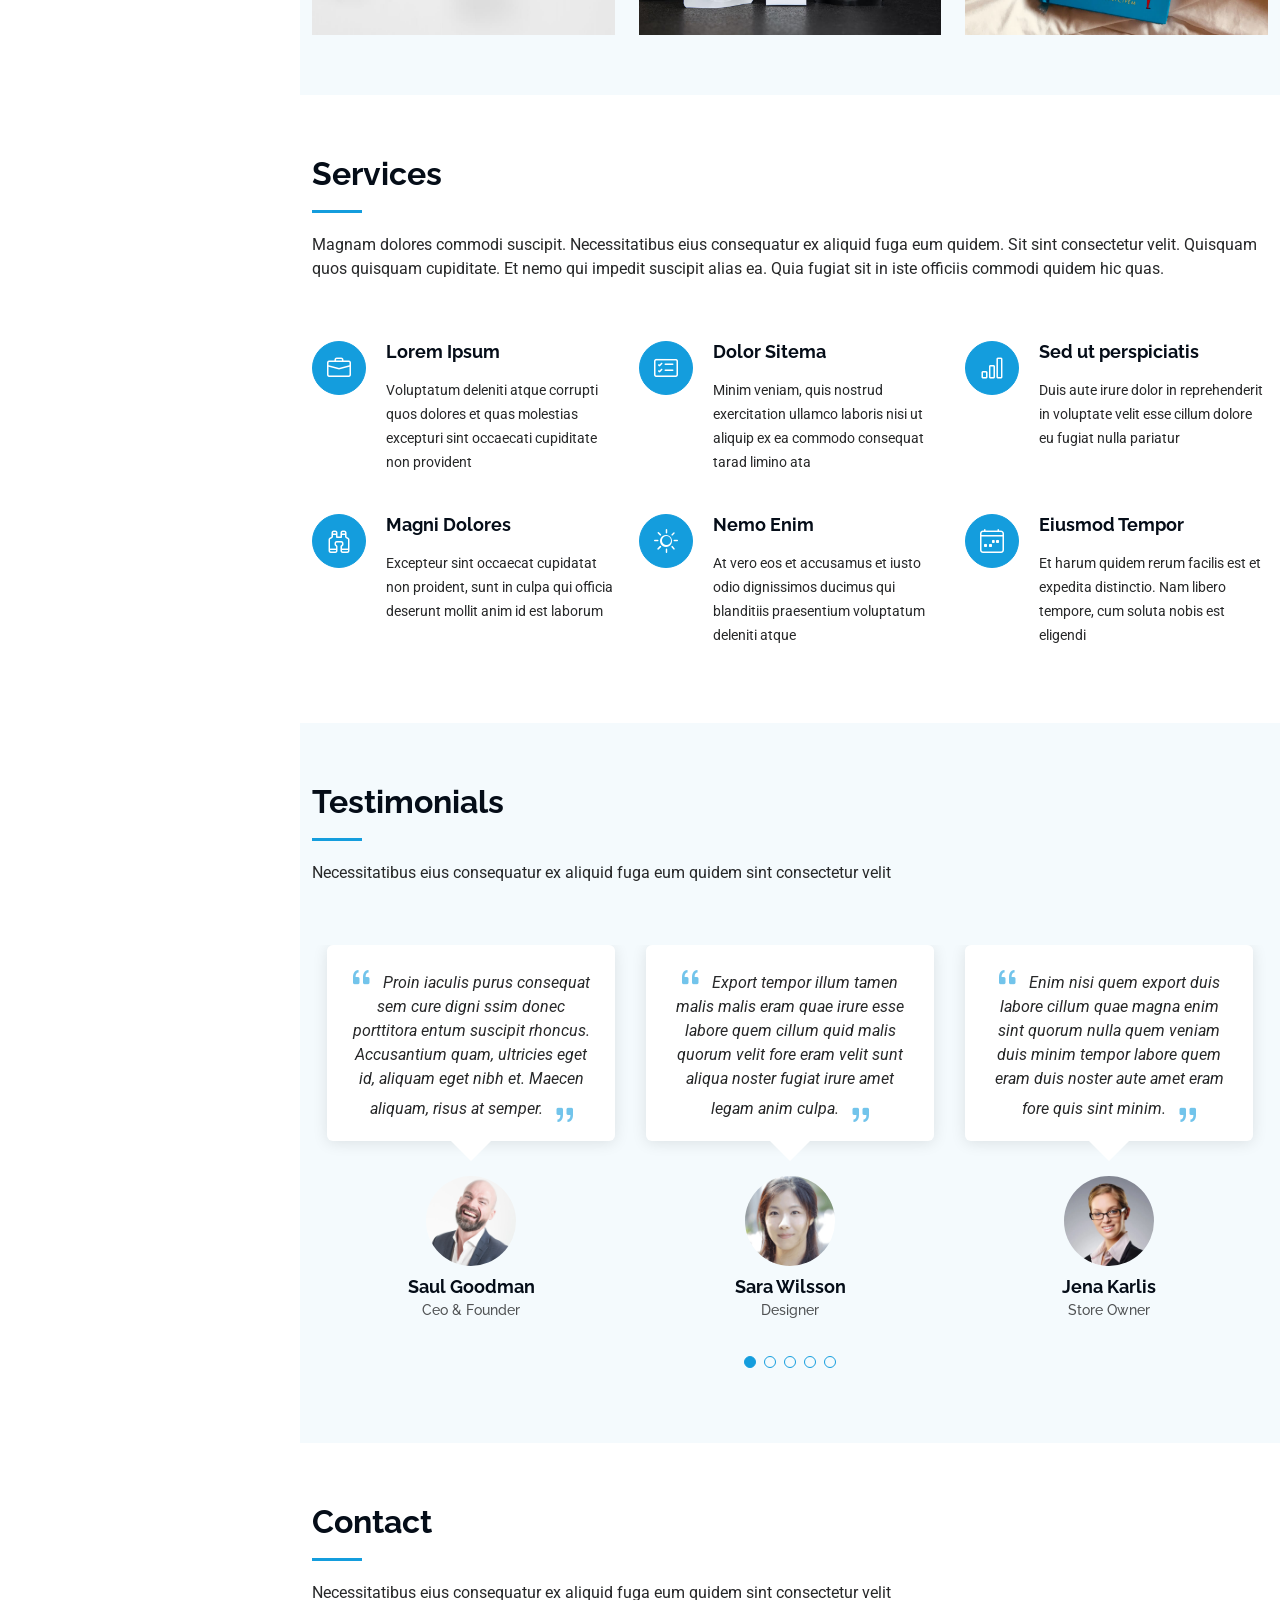
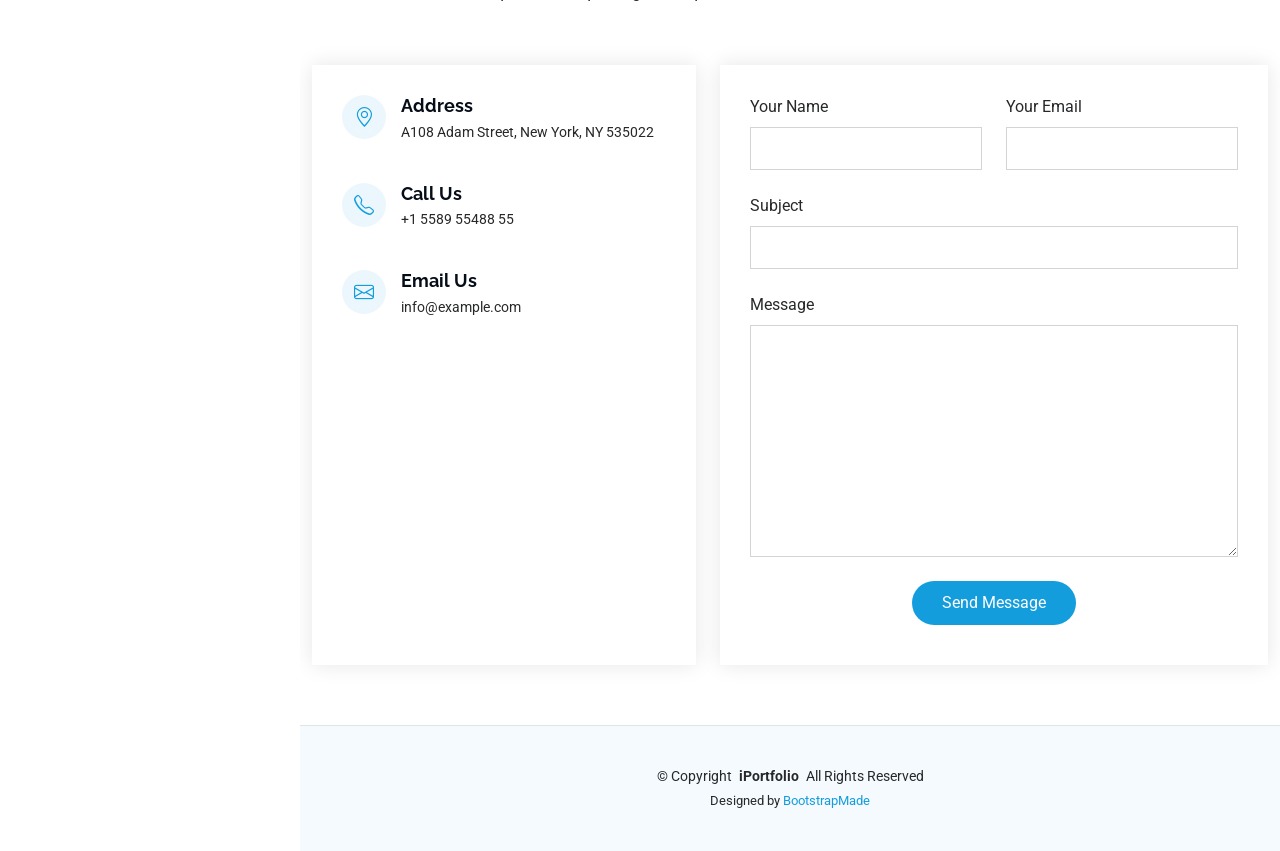
==== commit 0a19368c: "Add link to orca page Fix on Macbook" ====
--- a/index.html
+++ b/index.html
@@ -55,7 +55,7 @@
       <a href="#" class="twitter"><i class="bi bi-twitter-x"></i></a>
       <a href="#" class="facebook"><i class="bi bi-facebook"></i></a>
       <a href="#" class="instagram"><i class="bi bi-instagram"></i></a>
-      <a href="#" class="google-plus"><i class="bi bi-skype"></i></a>
+      <a href="https://orcaadmin762.github.io/" class="google-plus"><i class="bi bi-skype"></i></a>
       <a href="#" class="linkedin"><i class="bi bi-linkedin"></i></a>
     </div>
 
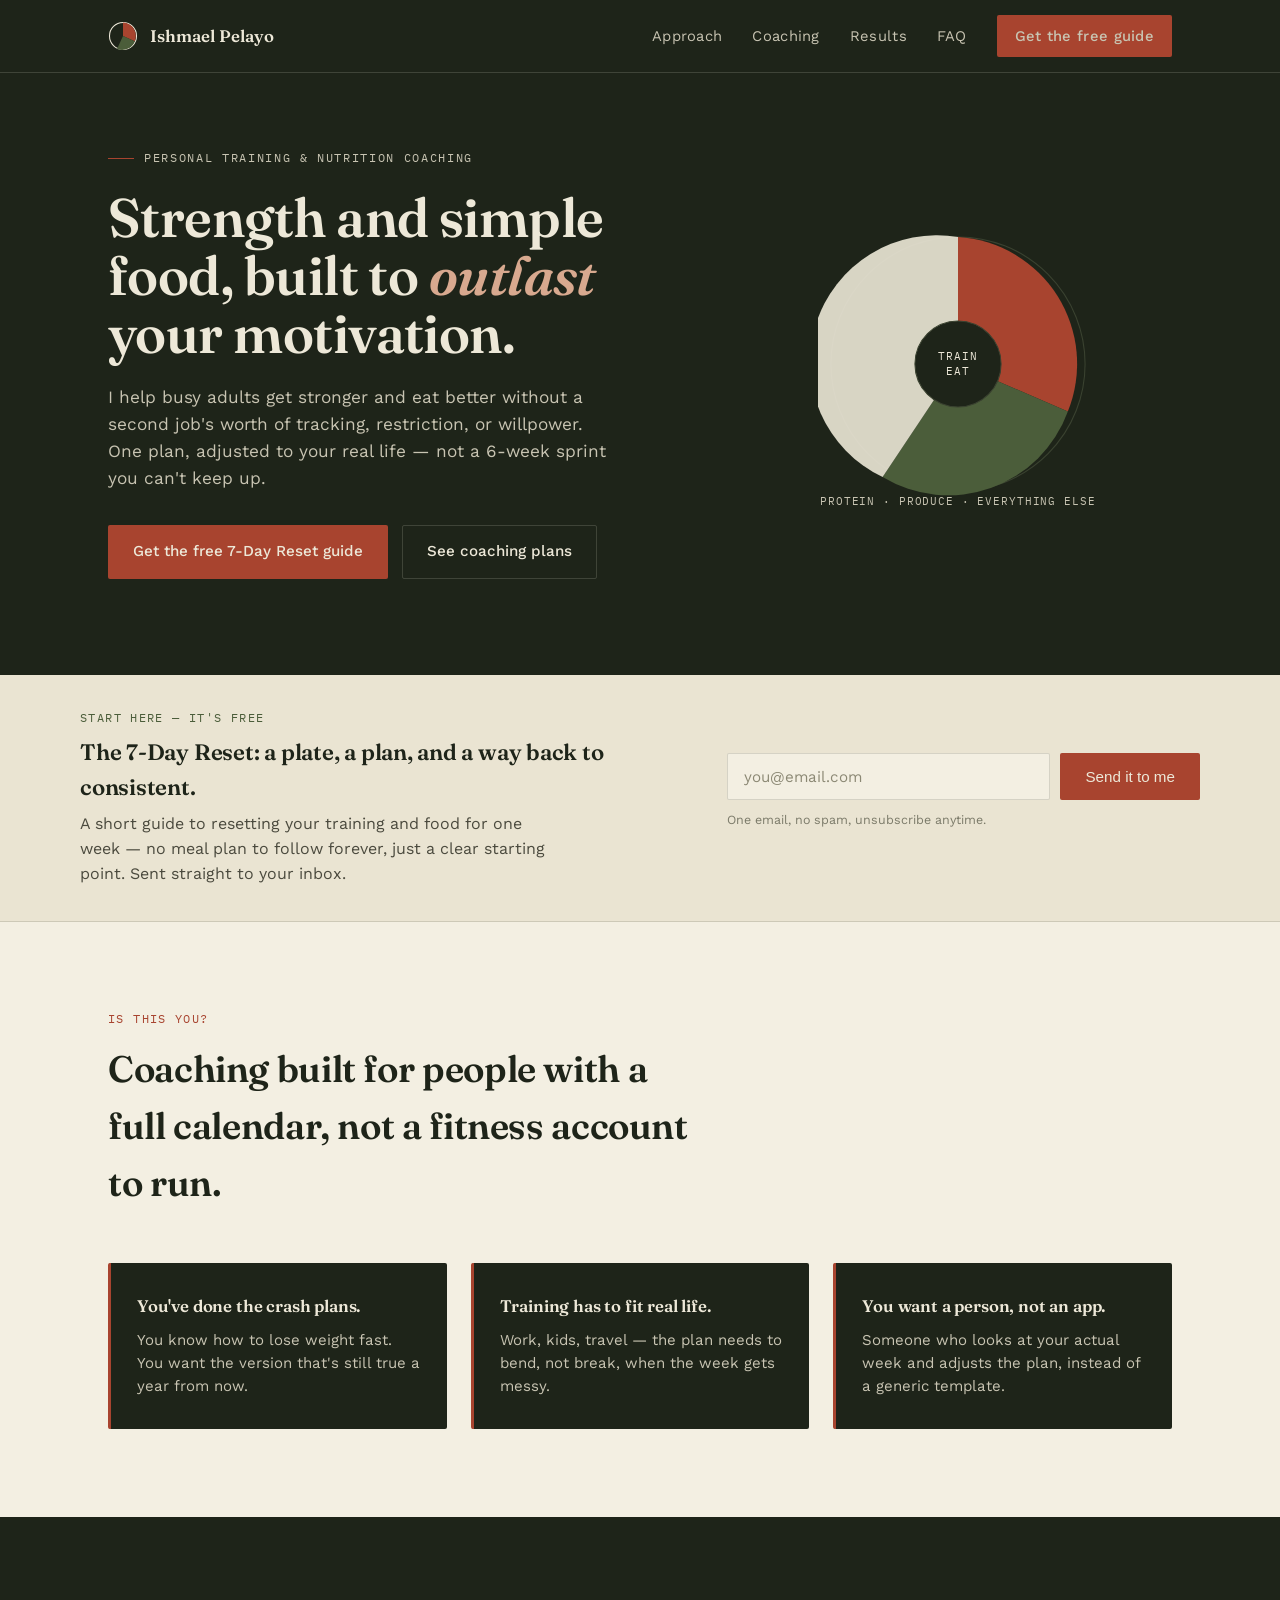
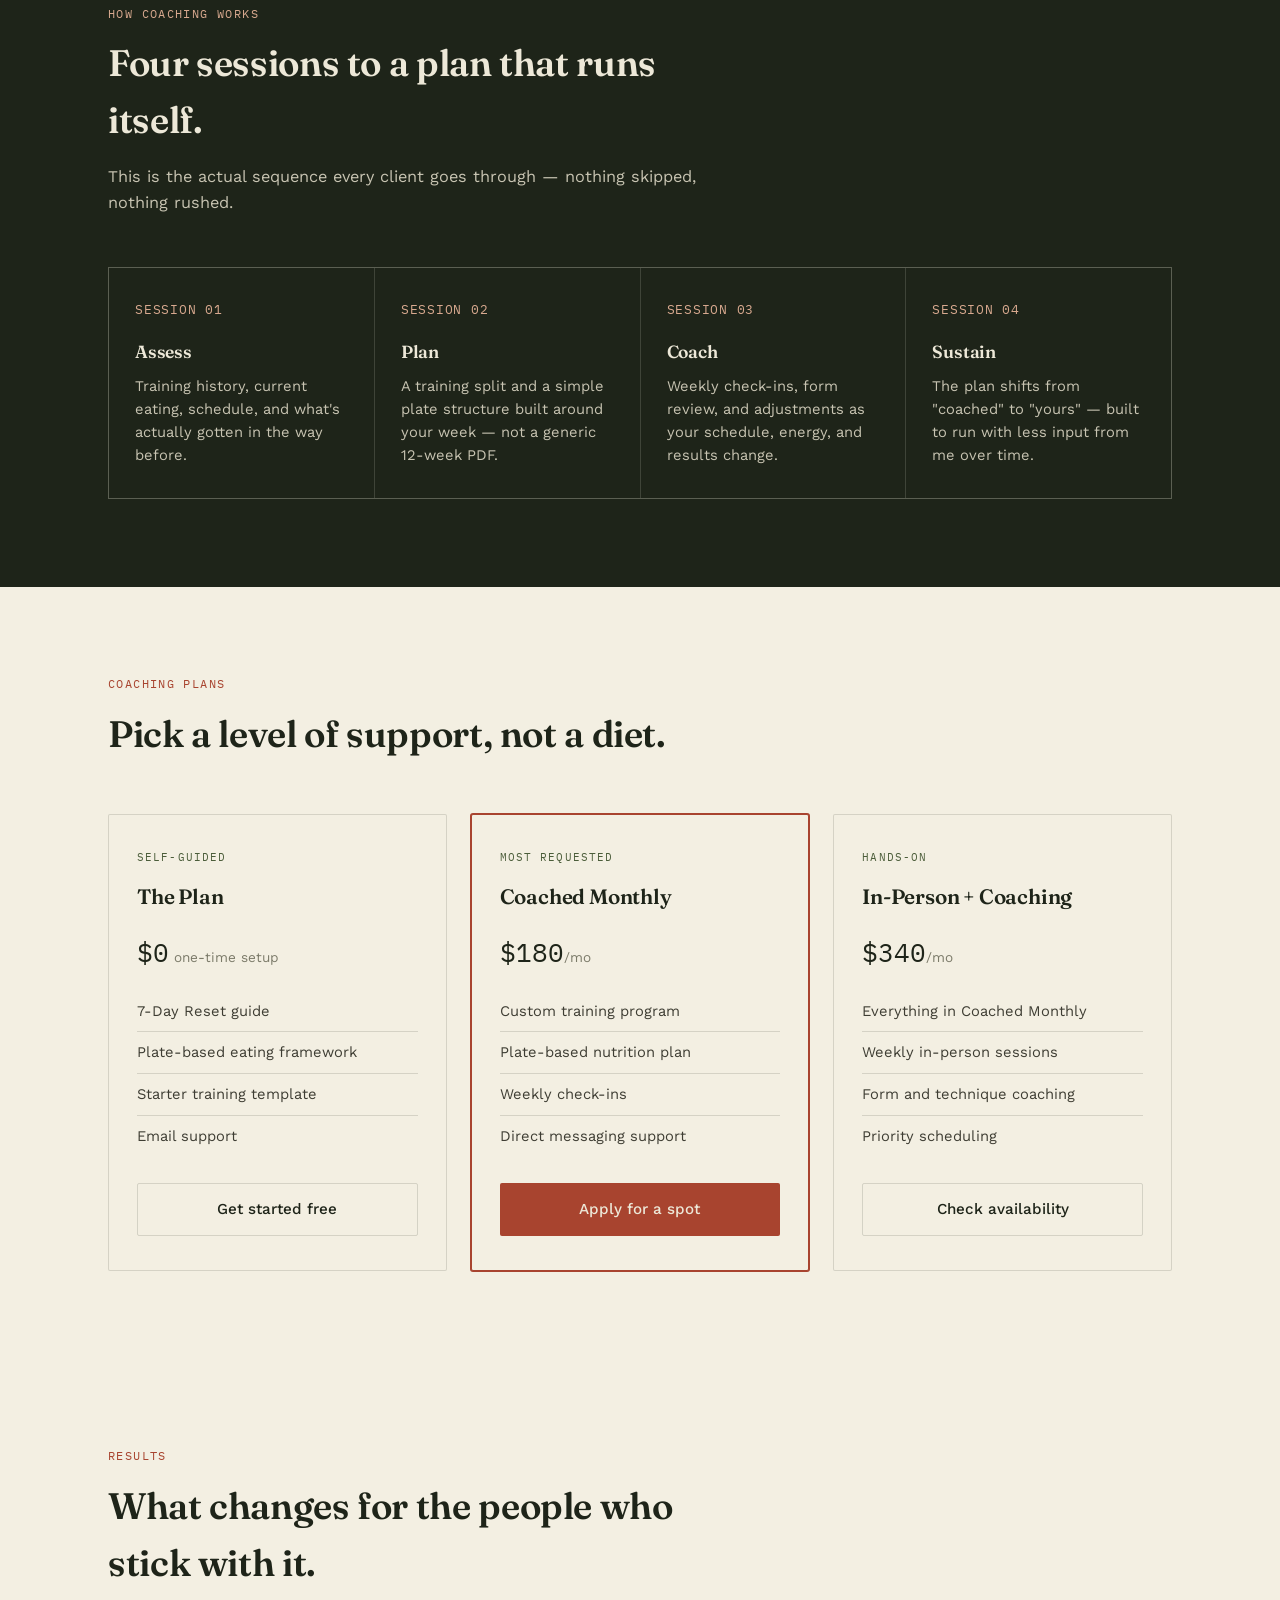
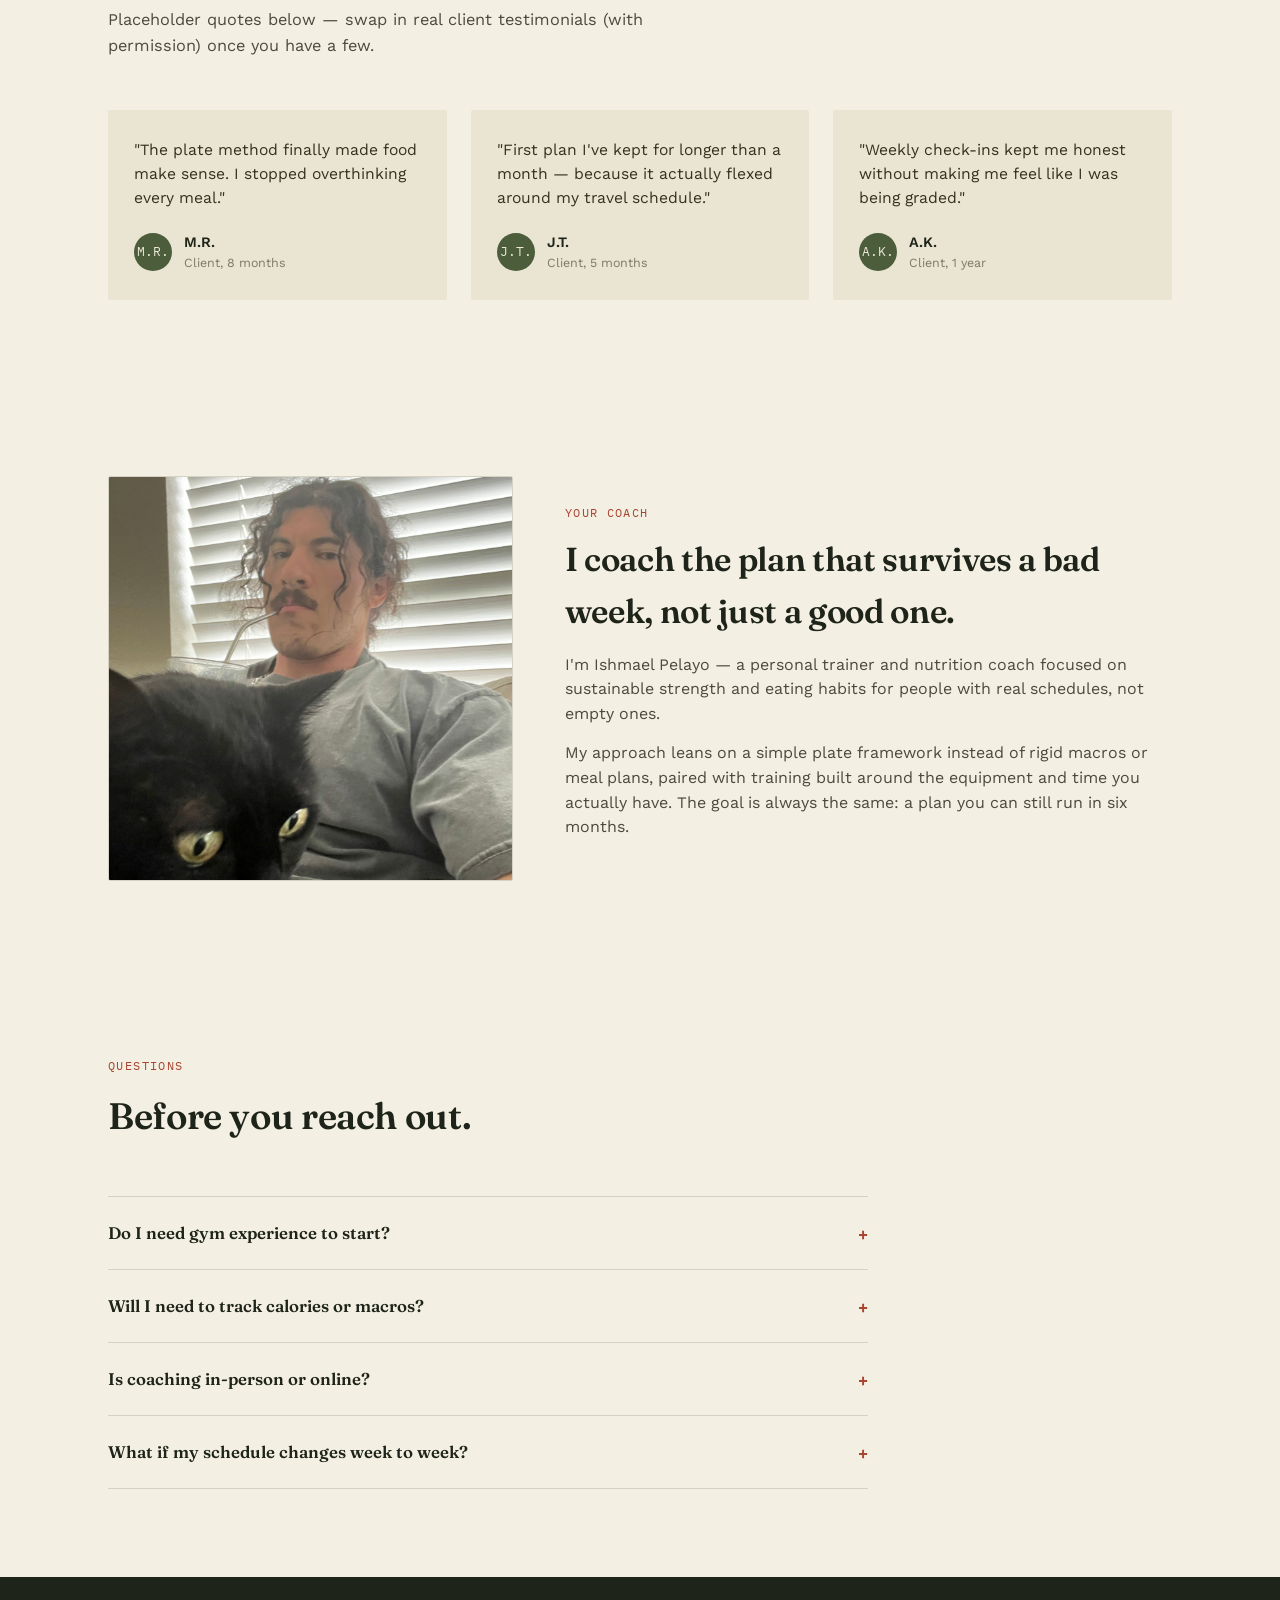
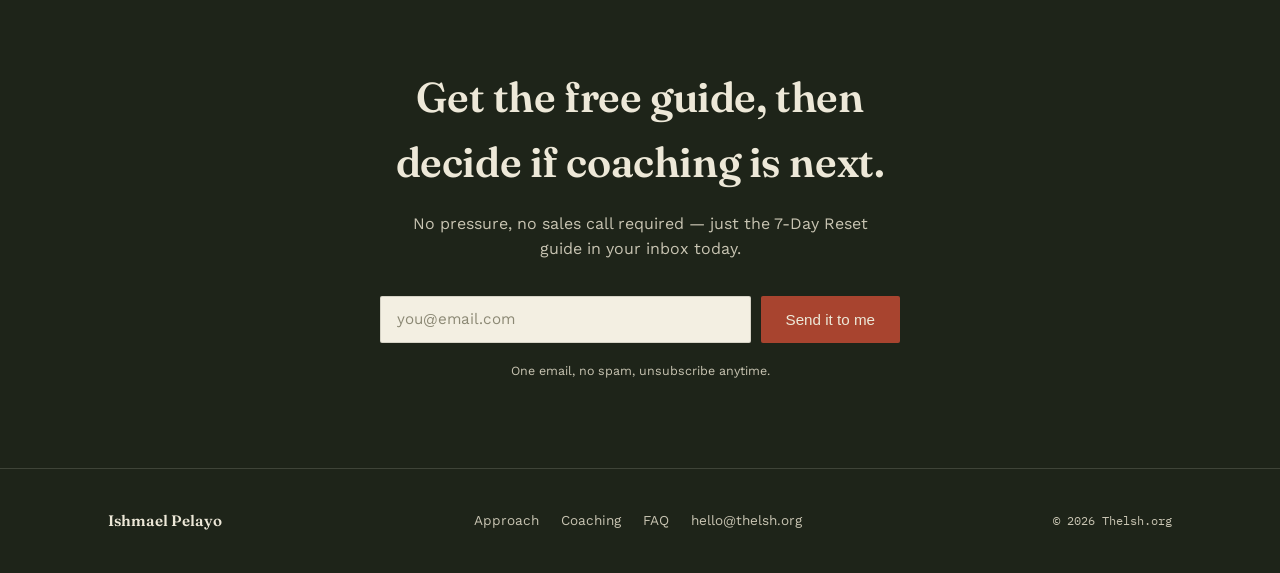
==== commit f36769d6: "Redesign site as personal training/nutrition coaching page with Mailchimp opt-in" ====
--- a/index.html
+++ b/index.html
@@ -1,830 +1,748 @@
 <!DOCTYPE html>
 <html lang="en">
-
 <head>
-  <meta charset="utf-8">
-  <meta content="width=device-width, initial-scale=1.0" name="viewport">
-  <title>Thelsh Landing Page</title>
-  <meta content="" name="description">
-  <meta content="" name="keywords">
-
-  <!-- Favicons -->
-  <link href="assets/img/favicon.png" rel="icon">
-  <link href="assets/img/apple-touch-icon.png" rel="apple-touch-icon">
-
-  <!-- Fonts -->
-  <link href="https://fonts.googleapis.com" rel="preconnect">
-  <link href="https://fonts.gstatic.com" rel="preconnect" crossorigin>
-  <link href="https://fonts.googleapis.com/css2?family=Roboto:ital,wght@0,100;0,300;0,400;0,500;0,700;0,900;1,100;1,300;1,400;1,500;1,700;1,900&family=Poppins:ital,wght@0,100;0,200;0,300;0,400;0,500;0,600;0,700;0,800;0,900;1,100;1,200;1,300;1,400;1,500;1,600;1,700;1,800;1,900&family=Raleway:ital,wght@0,100;0,200;0,300;0,400;0,500;0,600;0,700;0,800;0,900;1,100;1,200;1,300;1,400;1,500;1,600;1,700;1,800;1,900&display=swap" rel="stylesheet">
-
-  <!-- Vendor CSS Files -->
-  <link href="assets/vendor/bootstrap/css/bootstrap.min.css" rel="stylesheet">
-  <link href="assets/vendor/bootstrap-icons/bootstrap-icons.css" rel="stylesheet">
-  <link href="assets/vendor/aos/aos.css" rel="stylesheet">
-  <link href="assets/vendor/glightbox/css/glightbox.min.css" rel="stylesheet">
-  <link href="assets/vendor/swiper/swiper-bundle.min.css" rel="stylesheet">
-
-  <!-- Main CSS File -->
-  <link href="assets/css/main.css" rel="stylesheet">
-
-  <!-- =======================================================
-  * Template Name: iPortfolio
-  * Template URL: https://bootstrapmade.com/iportfolio-bootstrap-portfolio-websites-template/
-  * Updated: Jun 29 2024 with Bootstrap v5.3.3
-  * Author: BootstrapMade.com
-  * License: https://bootstrapmade.com/license/
-  ======================================================== -->
+<meta charset="utf-8">
+<meta name="viewport" content="width=device-width, initial-scale=1.0">
+<title>Ishmael Pelayo — Strength &amp; Simple Food Coaching</title>
+<meta name="description" content="Personal training, nutrition, and lifestyle coaching with Ishmael Pelayo. Get the free 7-Day Reset guide.">
+<link rel="icon" href="assets/img/favicon.png">
+<link rel="apple-touch-icon" href="assets/img/apple-touch-icon.png">
+
+<link rel="preconnect" href="https://fonts.googleapis.com">
+<link rel="preconnect" href="https://fonts.gstatic.com" crossorigin>
+<link href="https://fonts.googleapis.com/css2?family=Fraunces:opsz,wght@9..144,400;9..144,500;9..144,600;9..144,700&family=Work+Sans:wght@400;500;600&family=IBM+Plex+Mono:wght@400;500&display=swap" rel="stylesheet">
+
+<style>
+  :root{
+    --ink:#1E2419;
+    --ink-2:#262E20;
+    --paper:#F3EFE2;
+    --paper-2:#EAE4D2;
+    --moss:#4B5D3A;
+    --brick:#A8442F;
+    --brick-2:#8F3826;
+    --cream:#EDE8D8;
+    --cream-dim:#C8C4B2;
+    --line:rgba(237,232,216,0.16);
+    --line-dark:rgba(30,36,25,0.14);
+    --radius:2px;
+  }
+  *{box-sizing:border-box;}
+  html{scroll-behavior:smooth;}
+  body{
+    margin:0;
+    background:var(--paper);
+    color:var(--ink);
+    font-family:'Work Sans',sans-serif;
+    font-size:16px;
+    line-height:1.55;
+    -webkit-font-smoothing:antialiased;
+  }
+  h1,h2,h3,.display{
+    font-family:'Fraunces',serif;
+    font-weight:600;
+    letter-spacing:-0.01em;
+    margin:0;
+  }
+  .mono{font-family:'IBM Plex Mono',monospace;}
+  a{color:inherit;}
+  img{max-width:100%;display:block;}
+  .wrap{max-width:1120px;margin:0 auto;padding:0 28px;}
+  .visually-hidden{position:absolute;width:1px;height:1px;overflow:hidden;clip:rect(0,0,0,0);}
+
+  /* focus visibility */
+  a:focus-visible,button:focus-visible,input:focus-visible{
+    outline:2px solid var(--brick);
+    outline-offset:3px;
+  }
+
+  /* ---------- Nav ---------- */
+  header.site-header{
+    position:sticky;top:0;z-index:50;
+    background:var(--ink);
+    border-bottom:1px solid var(--line);
+  }
+  .nav-row{
+    display:flex;align-items:center;justify-content:space-between;
+    height:72px;
+  }
+  .brand{
+    display:flex;align-items:center;gap:12px;
+    color:var(--cream);
+    text-decoration:none;
+    font-family:'Fraunces',serif;
+    font-weight:600;
+    font-size:1.05rem;
+  }
+  .mark{width:30px;height:30px;flex:none;}
+  nav.primary-nav{display:flex;align-items:center;gap:30px;}
+  nav.primary-nav a{
+    color:var(--cream-dim);
+    text-decoration:none;
+    font-size:0.92rem;
+    letter-spacing:0.02em;
+  }
+  nav.primary-nav a:hover{color:var(--cream);}
+  .nav-cta{
+    background:var(--brick);
+    color:var(--cream);
+    padding:10px 18px;
+    border-radius:var(--radius);
+    font-size:0.88rem;
+    font-weight:500;
+    text-decoration:none;
+    white-space:nowrap;
+  }
+  .nav-cta:hover{background:var(--brick-2);}
+  .nav-toggle{
+    display:none;background:none;border:none;color:var(--cream);
+    font-size:1.6rem;cursor:pointer;padding:4px 8px;
+  }
+
+  @media (max-width:860px){
+    nav.primary-nav{
+      position:absolute;top:72px;left:0;right:0;
+      background:var(--ink);
+      flex-direction:column;align-items:flex-start;
+      padding:8px 28px 24px;
+      gap:16px;
+      border-bottom:1px solid var(--line);
+      display:none;
+    }
+    nav.primary-nav.open{display:flex;}
+    .nav-toggle{display:block;}
+  }
+
+  /* ---------- Hero ---------- */
+  .hero{
+    background:var(--ink);
+    color:var(--cream);
+    padding:76px 0 96px;
+    position:relative;
+    overflow:hidden;
+  }
+  .hero-grid{
+    display:grid;
+    grid-template-columns:1.15fr 0.85fr;
+    gap:56px;
+    align-items:center;
+  }
+  .eyebrow{
+    font-family:'IBM Plex Mono',monospace;
+    text-transform:uppercase;
+    letter-spacing:0.14em;
+    font-size:0.74rem;
+    color:var(--cream-dim);
+    display:flex;align-items:center;gap:10px;
+    margin-bottom:22px;
+  }
+  .eyebrow::before{
+    content:"";width:26px;height:1px;background:var(--brick);display:inline-block;
+  }
+  .hero h1{
+    font-size:clamp(2.3rem,4.4vw,3.4rem);
+    line-height:1.06;
+    color:var(--cream);
+  }
+  .hero h1 em{
+    font-style:italic;color:#D8A98F;
+  }
+  .hero p.lede{
+    margin-top:22px;
+    font-size:1.08rem;
+    color:var(--cream-dim);
+    max-width:46ch;
+  }
+  .hero-actions{
+    margin-top:34px;
+    display:flex;flex-wrap:wrap;gap:14px;
+  }
+  .btn{
+    display:inline-flex;align-items:center;gap:8px;
+    padding:14px 24px;
+    border-radius:var(--radius);
+    text-decoration:none;
+    font-weight:500;
+    font-size:0.95rem;
+    border:1px solid transparent;
+    cursor:pointer;
+  }
+  .btn-primary{background:var(--brick);color:var(--cream);}
+  .btn-primary:hover{background:var(--brick-2);}
+  .btn-ghost{border-color:var(--line);color:var(--cream);}
+  .btn-ghost:hover{border-color:var(--cream-dim);}
+
+  /* macro plate signature graphic */
+  .plate-wrap{
+    display:flex;justify-content:center;align-items:center;
+    position:relative;
+  }
+  .plate-caption{
+    position:absolute;bottom:-6px;left:50%;transform:translateX(-50%);
+    font-family:'IBM Plex Mono',monospace;
+    font-size:0.68rem;letter-spacing:0.08em;
+    color:var(--cream-dim);
+    text-transform:uppercase;
+    text-align:center;
+    white-space:nowrap;
+  }
+
+  @media (max-width:860px){
+    .hero-grid{grid-template-columns:1fr;}
+    .plate-wrap{order:-1;max-width:220px;margin:0 auto 8px;}
+  }
+
+  /* ---------- Opt-in strip ---------- */
+  .optin{
+    background:var(--paper-2);
+    border-bottom:1px solid var(--line-dark);
+  }
+  .optin-inner{
+    padding:34px 0;
+    display:grid;
+    grid-template-columns:1.3fr 1fr;
+    gap:32px;
+    align-items:center;
+  }
+  .optin-text .kicker{
+    font-family:'IBM Plex Mono',monospace;
+    font-size:0.72rem;letter-spacing:0.12em;text-transform:uppercase;
+    color:var(--moss);margin-bottom:8px;display:block;
+  }
+  .optin-text h2{font-size:1.4rem;}
+  .optin-text p{margin:8px 0 0;color:#4B4A3E;max-width:48ch;}
+  form.optin-form{
+    display:flex;gap:10px;flex-wrap:wrap;
+  }
+  form.optin-form input[type="email"]{
+    flex:1;min-width:200px;
+    padding:13px 16px;
+    border:1px solid var(--line-dark);
+    border-radius:var(--radius);
+    background:var(--paper);
+    font-family:'Work Sans',sans-serif;
+    font-size:0.95rem;
+    color:var(--ink);
+  }
+  form.optin-form input[type="email"]::placeholder{color:#8B8874;}
+  .form-note{
+    font-size:0.78rem;color:#7B7A69;margin-top:10px;
+  }
+  .form-success{
+    display:none;font-size:0.9rem;color:var(--moss);margin-top:10px;font-weight:500;
+  }
+
+  @media (max-width:760px){
+    .optin-inner{grid-template-columns:1fr;}
+  }
+
+  /* ---------- Generic section ---------- */
+  section{padding:88px 0;}
+  .section-head{max-width:60ch;margin-bottom:52px;}
+  .section-head .kicker{
+    font-family:'IBM Plex Mono',monospace;
+    font-size:0.72rem;letter-spacing:0.12em;text-transform:uppercase;
+    color:var(--brick);display:block;margin-bottom:12px;
+  }
+  .section-head h2{font-size:clamp(1.7rem,3vw,2.3rem);}
+  .section-head p{margin-top:16px;color:#4B4A3E;font-size:1.02rem;}
+
+  /* ---------- Who it's for ---------- */
+  .for-grid{
+    display:grid;grid-template-columns:repeat(3,1fr);gap:24px;
+  }
+  .for-card{
+    background:var(--ink);color:var(--cream);
+    padding:30px 26px;border-radius:var(--radius);
+    border-left:3px solid var(--brick);
+  }
+  .for-card h3{font-size:1.05rem;color:var(--cream);margin-bottom:10px;}
+  .for-card p{color:var(--cream-dim);font-size:0.94rem;margin:0;}
+  @media (max-width:860px){.for-grid{grid-template-columns:1fr;}}
+
+  /* ---------- Approach / logbook steps ---------- */
+  .approach{background:var(--ink);color:var(--cream);}
+  .approach .section-head p{color:var(--cream-dim);}
+  .approach .section-head .kicker{color:#D8A98F;}
+  .log-list{
+    display:grid;grid-template-columns:repeat(4,1fr);gap:1px;
+    background:var(--line);
+    border:1px solid var(--line);
+  }
+  .log-item{
+    background:var(--ink);padding:32px 26px;
+  }
+  .log-num{
+    font-family:'IBM Plex Mono',monospace;
+    font-size:0.8rem;color:#D8A98F;letter-spacing:0.06em;
+    margin-bottom:18px;display:block;
+  }
+  .log-item h3{font-size:1.1rem;color:var(--cream);margin-bottom:10px;}
+  .log-item p{color:var(--cream-dim);font-size:0.92rem;margin:0;}
+  @media (max-width:860px){.log-list{grid-template-columns:1fr;}}
+
+  /* ---------- Plans ---------- */
+  .plans-grid{
+    display:grid;grid-template-columns:repeat(3,1fr);gap:24px;
+  }
+  .plan{
+    background:var(--paper);
+    border:1px solid var(--line-dark);
+    border-radius:var(--radius);
+    padding:34px 28px;
+    display:flex;flex-direction:column;
+  }
+  .plan.featured{
+    border-color:var(--brick);
+    box-shadow:0 0 0 1px var(--brick);
+  }
+  .plan-tag{
+    font-family:'IBM Plex Mono',monospace;
+    font-size:0.7rem;letter-spacing:0.1em;text-transform:uppercase;
+    color:var(--moss);margin-bottom:14px;
+  }
+  .plan h3{font-size:1.3rem;margin-bottom:6px;}
+  .plan .price{
+    font-family:'IBM Plex Mono',monospace;
+    font-size:1.6rem;margin:14px 0 18px;color:var(--ink);
+  }
+  .plan .price span{font-size:0.85rem;color:#7B7A69;font-family:'Work Sans',sans-serif;}
+  .plan ul{list-style:none;margin:0 0 26px;padding:0;flex:1;}
+  .plan li{
+    padding:9px 0;border-top:1px solid var(--line-dark);
+    font-size:0.92rem;color:#3E3D33;
+  }
+  .plan li:first-child{border-top:none;}
+  .plan .btn{justify-content:center;width:100%;}
+  @media (max-width:860px){.plans-grid{grid-template-columns:1fr;}}
+
+  /* ---------- Results ---------- */
+  .results-grid{
+    display:grid;grid-template-columns:repeat(3,1fr);gap:24px;
+  }
+  .result-card{
+    background:var(--paper-2);
+    border-radius:var(--radius);
+    padding:28px 26px;
+  }
+  .result-quote{font-size:0.98rem;color:#33321f;margin:0 0 20px;}
+  .result-who{
+    display:flex;align-items:center;gap:12px;
+  }
+  .avatar-initials{
+    width:38px;height:38px;border-radius:50%;
+    background:var(--moss);color:var(--cream);
+    display:flex;align-items:center;justify-content:center;
+    font-family:'IBM Plex Mono',monospace;font-size:0.8rem;flex:none;
+  }
+  .result-who .name{font-weight:600;font-size:0.9rem;}
+  .result-who .meta{font-size:0.78rem;color:#7B7A69;}
+  @media (max-width:860px){.results-grid{grid-template-columns:1fr;}}
+
+  /* ---------- About / coach ---------- */
+  .about{
+    display:grid;grid-template-columns:0.8fr 1.2fr;gap:52px;align-items:center;
+  }
+  .about-photo{
+    border-radius:var(--radius);overflow:hidden;
+    border:1px solid var(--line-dark);
+  }
+  .about-text .kicker{
+    font-family:'IBM Plex Mono',monospace;font-size:0.72rem;letter-spacing:0.12em;
+    text-transform:uppercase;color:var(--brick);display:block;margin-bottom:12px;
+  }
+  .about-text h2{font-size:clamp(1.6rem,2.6vw,2.1rem);margin-bottom:16px;}
+  .about-text p{color:#4B4A3E;margin:0 0 14px;}
+  @media (max-width:860px){.about{grid-template-columns:1fr;}.about-photo{max-width:280px;margin:0 auto;}}
+
+  /* ---------- FAQ ---------- */
+  .faq-list{max-width:760px;}
+  .faq-item{border-top:1px solid var(--line-dark);}
+  .faq-item:last-child{border-bottom:1px solid var(--line-dark);}
+  .faq-q{
+    width:100%;text-align:left;background:none;border:none;
+    padding:22px 0;font-family:'Fraunces',serif;font-size:1.05rem;font-weight:600;
+    color:var(--ink);cursor:pointer;display:flex;justify-content:space-between;align-items:center;gap:20px;
+  }
+  .faq-q .icon{font-family:'IBM Plex Mono',monospace;color:var(--brick);flex:none;}
+  .faq-a{
+    max-height:0;overflow:hidden;transition:max-height 0.25s ease;
+  }
+  .faq-a p{margin:0 0 22px;color:#4B4A3E;max-width:64ch;}
+  .faq-item.open .faq-a{max-height:240px;}
+
+  /* ---------- Final CTA ---------- */
+  .final-cta{
+    background:var(--ink);color:var(--cream);
+    text-align:center;
+  }
+  .final-cta h2{font-size:clamp(1.8rem,3.4vw,2.6rem);color:var(--cream);max-width:20ch;margin:0 auto;}
+  .final-cta p{color:var(--cream-dim);margin:18px auto 0;max-width:50ch;}
+  .final-cta form.optin-form{
+    justify-content:center;max-width:520px;margin:34px auto 0;
+  }
+  .final-cta .form-note{color:var(--cream-dim);}
+
+  /* ---------- Footer ---------- */
+  footer{
+    background:var(--ink);color:var(--cream-dim);
+    border-top:1px solid var(--line);
+    padding:40px 0;
+  }
+  .footer-row{
+    display:flex;justify-content:space-between;align-items:center;gap:20px;flex-wrap:wrap;
+    font-size:0.85rem;
+  }
+  .footer-row .brand{font-size:0.95rem;}
+  .footer-links{display:flex;gap:22px;}
+  .footer-links a{text-decoration:none;color:var(--cream-dim);}
+  .footer-links a:hover{color:var(--cream);}
+
+  @media (prefers-reduced-motion:reduce){
+    html{scroll-behavior:auto;}
+    .faq-a{transition:none;}
+  }
+</style>
 </head>
-
-<body class="index-page">
-
-  <header id="header" class="header dark-background d-flex flex-column">
-    <i class="header-toggle d-xl-none bi bi-list"></i>
-
-    <div class="profile-img">
-      <img src="assets/img/my-profile-img.jpg" alt="" class="img-fluid rounded-circle">
-    </div>
-
-    <a href="index.html" class="logo d-flex align-items-center justify-content-center">
-      <!-- Uncomment the line below if you also wish to use an image logo -->
-      <!-- <img src="assets/img/logo.png" alt=""> -->
-      <h1 class="sitename">Ishmael Pelayo</h1>
+<body>
+
+<header class="site-header">
+  <div class="wrap nav-row">
+    <a class="brand" href="#top">
+      <svg class="mark" viewBox="0 0 40 40" xmlns="http://www.w3.org/2000/svg" aria-hidden="true">
+        <circle cx="20" cy="20" r="18" fill="none" stroke="#EDE8D8" stroke-width="1.4"/>
+        <path d="M20 2 A18 18 0 0 1 35.6 27 L20 20 Z" fill="#A8442F"/>
+        <path d="M35.6 27 A18 18 0 0 1 12 37.2 L20 20 Z" fill="#4B5D3A"/>
+      </svg>
+      Ishmael Pelayo
     </a>
-
-    <div class="social-links text-center">
-      <a href="#" class="twitter"><i class="bi bi-twitter-x"></i></a>
-      <a href="#" class="facebook"><i class="bi bi-facebook"></i></a>
-      <a href="#" class="instagram"><i class="bi bi-instagram"></i></a>
-      <a href="https://orcaadmin762.github.io/" class="google-plus"><i class="bi bi-skype"></i></a>
-      <a href="#" class="linkedin"><i class="bi bi-linkedin"></i></a>
-    </div>
-
-    <nav id="navmenu" class="navmenu">
-      <ul>
-        <li><a href="#hero" class="active"><i class="bi bi-house navicon"></i>Home</a></li>
-        <li><a href="#about"><i class="bi bi-person navicon"></i> About</a></li>
-        <li><a href="#resume"><i class="bi bi-file-earmark-text navicon"></i> Resume</a></li>
-        <li><a href="#portfolio"><i class="bi bi-images navicon"></i> Portfolio</a></li>
-        <li><a href="#services"><i class="bi bi-hdd-stack navicon"></i> Services</a></li>
-        <li class="dropdown"><a href="#"><i class="bi bi-menu-button navicon"></i> <span>Dropdown</span> <i class="bi bi-chevron-down toggle-dropdown"></i></a>
+    <button class="nav-toggle" aria-label="Toggle navigation" aria-expanded="false" id="navToggle">&#9776;</button>
+    <nav class="primary-nav" id="primaryNav">
+      <a href="#approach">Approach</a>
+      <a href="#plans">Coaching</a>
+      <a href="#results">Results</a>
+      <a href="#faq">FAQ</a>
+      <a class="nav-cta" href="#start">Get the free guide</a>
+    </nav>
+  </div>
+</header>
+
+<main id="top">
+
+  <section class="hero">
+    <div class="wrap hero-grid">
+      <div>
+        <span class="eyebrow">Personal training &amp; nutrition coaching</span>
+        <h1>Strength and simple food, built to <em>outlast</em> your motivation.</h1>
+        <p class="lede">I help busy adults get stronger and eat better without a second job's worth of tracking, restriction, or willpower. One plan, adjusted to your real life — not a 6-week sprint you can't keep up.</p>
+        <div class="hero-actions">
+          <a href="#start" class="btn btn-primary">Get the free 7-Day Reset guide</a>
+          <a href="#plans" class="btn btn-ghost">See coaching plans</a>
+        </div>
+      </div>
+      <div class="plate-wrap">
+        <svg viewBox="0 0 260 260" width="100%" style="max-width:280px" aria-hidden="true">
+          <circle cx="130" cy="130" r="118" fill="none" stroke="#3A4230" stroke-width="1"/>
+          <path d="M130 130 L130 12 A118 118 0 0 1 232 174 Z" fill="#A8442F"/>
+          <path d="M130 130 L232 174 A118 118 0 0 1 60 235 Z" fill="#4B5D3A"/>
+          <path d="M130 130 L60 235 A118 118 0 0 1 130 12 Z" fill="#EDE8D8" fill-opacity="0.9"/>
+          <circle cx="130" cy="130" r="40" fill="#1E2419" stroke="#3A4230" stroke-width="1"/>
+          <text x="130" y="126" text-anchor="middle" font-family="IBM Plex Mono, monospace" font-size="10" fill="#EDE8D8" letter-spacing="1">TRAIN</text>
+          <text x="130" y="140" text-anchor="middle" font-family="IBM Plex Mono, monospace" font-size="10" fill="#EDE8D8" letter-spacing="1">EAT</text>
+        </svg>
+        <span class="plate-caption">Protein · Produce · Everything else</span>
+      </div>
+    </div>
+  </section>
+
+  <div class="optin">
+    <div class="wrap optin-inner" id="start">
+      <div class="optin-text">
+        <span class="kicker">Start here — it's free</span>
+        <h2>The 7-Day Reset: a plate, a plan, and a way back to consistent.</h2>
+        <p>A short guide to resetting your training and food for one week — no meal plan to follow forever, just a clear starting point. Sent straight to your inbox.</p>
+      </div>
+      <div>
+        <form class="optin-form" id="optinForm" action="https://thelsh.us3.list-manage.com/subscribe/post?u=2a38964fcf65c4439ddf25760&amp;id=3eb32b0e32" method="post" name="mc-embedded-subscribe-form" target="mc-hidden-iframe" novalidate>
+          <label class="visually-hidden" for="email">Email address</label>
+          <input type="email" id="email" name="EMAIL" placeholder="you@email.com" required>
+          <div style="position:absolute;left:-5000px;" aria-hidden="true">
+            <input type="text" name="b_2a38964fcf65c4439ddf25760_3eb32b0e32" tabindex="-1" value="">
+          </div>
+          <button type="submit" class="btn btn-primary">Send it to me</button>
+        </form>
+        <p class="form-note">One email, no spam, unsubscribe anytime.</p>
+        <p class="form-success" id="formSuccess">Check your inbox — the guide is on its way.</p>
+      </div>
+    </div>
+  </div>
+
+  <section id="who-for">
+    <div class="wrap">
+      <div class="section-head">
+        <span class="kicker">Is this you?</span>
+        <h2>Coaching built for people with a full calendar, not a fitness account to run.</h2>
+      </div>
+      <div class="for-grid">
+        <div class="for-card">
+          <h3>You've done the crash plans.</h3>
+          <p>You know how to lose weight fast. You want the version that's still true a year from now.</p>
+        </div>
+        <div class="for-card">
+          <h3>Training has to fit real life.</h3>
+          <p>Work, kids, travel — the plan needs to bend, not break, when the week gets messy.</p>
+        </div>
+        <div class="for-card">
+          <h3>You want a person, not an app.</h3>
+          <p>Someone who looks at your actual week and adjusts the plan, instead of a generic template.</p>
+        </div>
+      </div>
+    </div>
+  </section>
+
+  <section class="approach" id="approach">
+    <div class="wrap">
+      <div class="section-head">
+        <span class="kicker">How coaching works</span>
+        <h2>Four sessions to a plan that runs itself.</h2>
+        <p>This is the actual sequence every client goes through — nothing skipped, nothing rushed.</p>
+      </div>
+      <div class="log-list">
+        <div class="log-item">
+          <span class="log-num">SESSION 01</span>
+          <h3>Assess</h3>
+          <p>Training history, current eating, schedule, and what's actually gotten in the way before.</p>
+        </div>
+        <div class="log-item">
+          <span class="log-num">SESSION 02</span>
+          <h3>Plan</h3>
+          <p>A training split and a simple plate structure built around your week — not a generic 12-week PDF.</p>
+        </div>
+        <div class="log-item">
+          <span class="log-num">SESSION 03</span>
+          <h3>Coach</h3>
+          <p>Weekly check-ins, form review, and adjustments as your schedule, energy, and results change.</p>
+        </div>
+        <div class="log-item">
+          <span class="log-num">SESSION 04</span>
+          <h3>Sustain</h3>
+          <p>The plan shifts from "coached" to "yours" — built to run with less input from me over time.</p>
+        </div>
+      </div>
+    </div>
+  </section>
+
+  <section id="plans">
+    <div class="wrap">
+      <div class="section-head">
+        <span class="kicker">Coaching plans</span>
+        <h2>Pick a level of support, not a diet.</h2>
+      </div>
+      <div class="plans-grid">
+        <div class="plan">
+          <span class="plan-tag">Self-guided</span>
+          <h3>The Plan</h3>
+          <div class="price">$0<span> one-time setup</span></div>
           <ul>
-            <li><a href="#">Dropdown 1</a></li>
-            <li class="dropdown"><a href="#"><span>Deep Dropdown</span> <i class="bi bi-chevron-down toggle-dropdown"></i></a>
-              <ul>
-                <li><a href="#">Deep Dropdown 1</a></li>
-                <li><a href="#">Deep Dropdown 2</a></li>
-                <li><a href="#">Deep Dropdown 3</a></li>
-                <li><a href="#">Deep Dropdown 4</a></li>
-                <li><a href="#">Deep Dropdown 5</a></li>
-              </ul>
-            </li>
-            <li><a href="#">Dropdown 2</a></li>
-            <li><a href="#">Dropdown 3</a></li>
-            <li><a href="#">Dropdown 4</a></li>
+            <li>7-Day Reset guide</li>
+            <li>Plate-based eating framework</li>
+            <li>Starter training template</li>
+            <li>Email support</li>
           </ul>
-        </li>
-        <li><a href="#contact"><i class="bi bi-envelope navicon"></i> Contact</a></li>
-      </ul>
-    </nav>
-
-  </header>
-
-  <main class="main">
-
-    <!-- Hero Section -->
-    <section id="hero" class="hero section dark-background">
-
-      <img src="assets/img/hero-bg.jpg" alt="" data-aos="fade-in" class="">
-
-      <div class="container" data-aos="fade-up" data-aos-delay="100">
-        <h2>Ishmael Pelayo</h2>
-        <p>I'm <span class="typed" data-typed-items=" a Software Engineer,  a ML Developer,  a Fitness Coach,  a Car Enthusiast, an Audiophile">Designer</span><span class="typed-cursor typed-cursor--blink" aria-hidden="true"></span><span class="typed-cursor typed-cursor--blink" aria-hidden="true"></span></p>
-      </div>
-
-    </section><!-- /Hero Section -->
-
-    <!-- About Section -->
-    <section id="about" class="about section">
-
-      <!-- Section Title -->
-      <div class="container section-title" data-aos="fade-up">
-        <h2>About</h2>
-        <p>Magnam dolores commodi suscipit. Necessitatibus eius consequatur ex aliquid fuga eum quidem. Sit sint consectetur velit. Quisquam quos quisquam cupiditate. Et nemo qui impedit suscipit alias ea. Quia fugiat sit in iste officiis commodi quidem hic quas.</p>
-      </div><!-- End Section Title -->
-
-      <div class="container" data-aos="fade-up" data-aos-delay="100">
-
-        <div class="row gy-4 justify-content-center">
-          <div class="col-lg-4">
-            <img src="assets/img/my-profile-img.jpg" class="img-fluid" alt="">
+          <a href="#start" class="btn btn-ghost" style="border-color:var(--line-dark);color:var(--ink);">Get started free</a>
+        </div>
+        <div class="plan featured">
+          <span class="plan-tag">Most requested</span>
+          <h3>Coached Monthly</h3>
+          <div class="price">$180<span>/mo</span></div>
+          <ul>
+            <li>Custom training program</li>
+            <li>Plate-based nutrition plan</li>
+            <li>Weekly check-ins</li>
+            <li>Direct messaging support</li>
+          </ul>
+          <a href="#contact" class="btn btn-primary">Apply for a spot</a>
+        </div>
+        <div class="plan">
+          <span class="plan-tag">Hands-on</span>
+          <h3>In-Person + Coaching</h3>
+          <div class="price">$340<span>/mo</span></div>
+          <ul>
+            <li>Everything in Coached Monthly</li>
+            <li>Weekly in-person sessions</li>
+            <li>Form and technique coaching</li>
+            <li>Priority scheduling</li>
+          </ul>
+          <a href="#contact" class="btn btn-ghost" style="border-color:var(--line-dark);color:var(--ink);">Check availability</a>
+        </div>
+      </div>
+    </div>
+  </section>
+
+  <section id="results">
+    <div class="wrap">
+      <div class="section-head">
+        <span class="kicker">Results</span>
+        <h2>What changes for the people who stick with it.</h2>
+        <p>Placeholder quotes below — swap in real client testimonials (with permission) once you have a few.</p>
+      </div>
+      <div class="results-grid">
+        <div class="result-card">
+          <p class="result-quote">"The plate method finally made food make sense. I stopped overthinking every meal."</p>
+          <div class="result-who">
+            <span class="avatar-initials">M.R.</span>
+            <div><div class="name">M.R.</div><div class="meta">Client, 8 months</div></div>
           </div>
-          <div class="col-lg-8 content">
-            <h2>UI/UX Designer &amp; Web Developer.</h2>
-            <p class="fst-italic py-3">
-              Lorem ipsum dolor sit amet, consectetur adipiscing elit, sed do eiusmod tempor incididunt ut labore et dolore
-              magna aliqua.
-            </p>
-            <div class="row">
-              <div class="col-lg-6">
-                <ul>
-                  <li><i class="bi bi-chevron-right"></i> <strong>Birthday:</strong> <span>1 May 1995</span></li>
-                  <li><i class="bi bi-chevron-right"></i> <strong>Website:</strong> <span>www.example.com</span></li>
-                  <li><i class="bi bi-chevron-right"></i> <strong>Phone:</strong> <span>+123 456 7890</span></li>
-                  <li><i class="bi bi-chevron-right"></i> <strong>City:</strong> <span>New York, USA</span></li>
-                </ul>
-              </div>
-              <div class="col-lg-6">
-                <ul>
-                  <li><i class="bi bi-chevron-right"></i> <strong>Age:</strong> <span>30</span></li>
-                  <li><i class="bi bi-chevron-right"></i> <strong>Degree:</strong> <span>Master</span></li>
-                  <li><i class="bi bi-chevron-right"></i> <strong>Email:</strong> <span>email@example.com</span></li>
-                  <li><i class="bi bi-chevron-right"></i> <strong>Freelance:</strong> <span>Available</span></li>
-                </ul>
-              </div>
-            </div>
-            <p class="py-3">
-              Officiis eligendi itaque labore et dolorum mollitia officiis optio vero. Quisquam sunt adipisci omnis et ut. Nulla accusantium dolor incidunt officia tempore. Et eius omnis.
-              Cupiditate ut dicta maxime officiis quidem quia. Sed et consectetur qui quia repellendus itaque neque.
-            </p>
+        </div>
+        <div class="result-card">
+          <p class="result-quote">"First plan I've kept for longer than a month — because it actually flexed around my travel schedule."</p>
+          <div class="result-who">
+            <span class="avatar-initials">J.T.</span>
+            <div><div class="name">J.T.</div><div class="meta">Client, 5 months</div></div>
           </div>
         </div>
-
-      </div>
-
-    </section><!-- /About Section -->
-
-    <!-- Stats Section -->
-    <section id="stats" class="stats section">
-
-      <div class="container" data-aos="fade-up" data-aos-delay="100">
-
-        <div class="row gy-4">
-
-          <div class="col-lg-3 col-md-6">
-            <div class="stats-item">
-              <i class="bi bi-emoji-smile"></i>
-              <span data-purecounter-start="0" data-purecounter-end="232" data-purecounter-duration="1" class="purecounter"></span>
-              <p><strong>Happy Clients</strong> <span>consequuntur quae</span></p>
-            </div>
-          </div><!-- End Stats Item -->
-
-          <div class="col-lg-3 col-md-6">
-            <div class="stats-item">
-              <i class="bi bi-journal-richtext"></i>
-              <span data-purecounter-start="0" data-purecounter-end="521" data-purecounter-duration="1" class="purecounter"></span>
-              <p><strong>Projects</strong> <span>adipisci atque cum quia aut</span></p>
-            </div>
-          </div><!-- End Stats Item -->
-
-          <div class="col-lg-3 col-md-6">
-            <div class="stats-item">
-              <i class="bi bi-headset"></i>
-              <span data-purecounter-start="0" data-purecounter-end="1453" data-purecounter-duration="1" class="purecounter"></span>
-              <p><strong>Hours Of Support</strong> <span>aut commodi quaerat</span></p>
-            </div>
-          </div><!-- End Stats Item -->
-
-          <div class="col-lg-3 col-md-6">
-            <div class="stats-item">
-              <i class="bi bi-people"></i>
-              <span data-purecounter-start="0" data-purecounter-end="32" data-purecounter-duration="1" class="purecounter"></span>
-              <p><strong>Hard Workers</strong> <span>rerum asperiores dolor</span></p>
-            </div>
-          </div><!-- End Stats Item -->
-
-        </div>
-
-      </div>
-
-    </section><!-- /Stats Section -->
-
-    <!-- Skills Section -->
-    <section id="skills" class="skills section light-background">
-
-      <!-- Section Title -->
-      <div class="container section-title" data-aos="fade-up">
-        <h2>Skills</h2>
-        <p>Necessitatibus eius consequatur ex aliquid fuga eum quidem sint consectetur velit</p>
-      </div><!-- End Section Title -->
-
-      <div class="container" data-aos="fade-up" data-aos-delay="100">
-
-        <div class="row skills-content skills-animation">
-
-          <div class="col-lg-6">
-
-            <div class="progress">
-              <span class="skill"><span>HTML</span> <i class="val">100%</i></span>
-              <div class="progress-bar-wrap">
-                <div class="progress-bar" role="progressbar" aria-valuenow="100" aria-valuemin="0" aria-valuemax="100"></div>
-              </div>
-            </div><!-- End Skills Item -->
-
-            <div class="progress">
-              <span class="skill"><span>CSS</span> <i class="val">90%</i></span>
-              <div class="progress-bar-wrap">
-                <div class="progress-bar" role="progressbar" aria-valuenow="90" aria-valuemin="0" aria-valuemax="100"></div>
-              </div>
-            </div><!-- End Skills Item -->
-
-            <div class="progress">
-              <span class="skill"><span>JavaScript</span> <i class="val">75%</i></span>
-              <div class="progress-bar-wrap">
-                <div class="progress-bar" role="progressbar" aria-valuenow="75" aria-valuemin="0" aria-valuemax="100"></div>
-              </div>
-            </div><!-- End Skills Item -->
-
+        <div class="result-card">
+          <p class="result-quote">"Weekly check-ins kept me honest without making me feel like I was being graded."</p>
+          <div class="result-who">
+            <span class="avatar-initials">A.K.</span>
+            <div><div class="name">A.K.</div><div class="meta">Client, 1 year</div></div>
           </div>
-
-          <div class="col-lg-6">
-
-            <div class="progress">
-              <span class="skill"><span>PHP</span> <i class="val">80%</i></span>
-              <div class="progress-bar-wrap">
-                <div class="progress-bar" role="progressbar" aria-valuenow="80" aria-valuemin="0" aria-valuemax="100"></div>
-              </div>
-            </div><!-- End Skills Item -->
-
-            <div class="progress">
-              <span class="skill"><span>WordPress/CMS</span> <i class="val">90%</i></span>
-              <div class="progress-bar-wrap">
-                <div class="progress-bar" role="progressbar" aria-valuenow="90" aria-valuemin="0" aria-valuemax="100"></div>
-              </div>
-            </div><!-- End Skills Item -->
-
-            <div class="progress">
-              <span class="skill"><span>Photoshop</span> <i class="val">55%</i></span>
-              <div class="progress-bar-wrap">
-                <div class="progress-bar" role="progressbar" aria-valuenow="55" aria-valuemin="0" aria-valuemax="100"></div>
-              </div>
-            </div><!-- End Skills Item -->
-
-          </div>
-
-        </div>
-
-      </div>
-
-    </section><!-- /Skills Section -->
-
-    <!-- Resume Section -->
-    <section id="resume" class="resume section">
-
-      <!-- Section Title -->
-      <div class="container section-title" data-aos="fade-up">
-        <h2>Resume</h2>
-        <p>Magnam dolores commodi suscipit. Necessitatibus eius consequatur ex aliquid fuga eum quidem. Sit sint consectetur velit. Quisquam quos quisquam cupiditate. Et nemo qui impedit suscipit alias ea. Quia fugiat sit in iste officiis commodi quidem hic quas.</p>
-      </div><!-- End Section Title -->
-
-      <div class="container">
-
-        <div class="row">
-
-          <div class="col-lg-6" data-aos="fade-up" data-aos-delay="100">
-            <h3 class="resume-title">Sumary</h3>
-
-            <div class="resume-item pb-0">
-              <h4>Brandon Johnson</h4>
-              <p><em>Innovative and deadline-driven Graphic Designer with 3+ years of experience designing and developing user-centered digital/print marketing material from initial concept to final, polished deliverable.</em></p>
-              <ul>
-                <li>Portland par 127,Orlando, FL</li>
-                <li>(123) 456-7891</li>
-                <li>alice.barkley@example.com</li>
-              </ul>
-            </div><!-- Edn Resume Item -->
-
-            <h3 class="resume-title">Education</h3>
-            <div class="resume-item">
-              <h4>Master of Fine Arts &amp; Graphic Design</h4>
-              <h5>2015 - 2016</h5>
-              <p><em>Rochester Institute of Technology, Rochester, NY</em></p>
-              <p>Qui deserunt veniam. Et sed aliquam labore tempore sed quisquam iusto autem sit. Ea vero voluptatum qui ut dignissimos deleniti nerada porti sand markend</p>
-            </div><!-- Edn Resume Item -->
-
-            <div class="resume-item">
-              <h4>Bachelor of Fine Arts &amp; Graphic Design</h4>
-              <h5>2010 - 2014</h5>
-              <p><em>Rochester Institute of Technology, Rochester, NY</em></p>
-              <p>Quia nobis sequi est occaecati aut. Repudiandae et iusto quae reiciendis et quis Eius vel ratione eius unde vitae rerum voluptates asperiores voluptatem Earum molestiae consequatur neque etlon sader mart dila</p>
-            </div><!-- Edn Resume Item -->
-
-          </div>
-
-          <div class="col-lg-6" data-aos="fade-up" data-aos-delay="200">
-            <h3 class="resume-title">Professional Experience</h3>
-            <div class="resume-item">
-              <h4>Senior graphic design specialist</h4>
-              <h5>2019 - Present</h5>
-              <p><em>Experion, New York, NY </em></p>
-              <ul>
-                <li>Lead in the design, development, and implementation of the graphic, layout, and production communication materials</li>
-                <li>Delegate tasks to the 7 members of the design team and provide counsel on all aspects of the project. </li>
-                <li>Supervise the assessment of all graphic materials in order to ensure quality and accuracy of the design</li>
-                <li>Oversee the efficient use of production project budgets ranging from $2,000 - $25,000</li>
-              </ul>
-            </div><!-- Edn Resume Item -->
-
-            <div class="resume-item">
-              <h4>Graphic design specialist</h4>
-              <h5>2017 - 2018</h5>
-              <p><em>Stepping Stone Advertising, New York, NY</em></p>
-              <ul>
-                <li>Developed numerous marketing programs (logos, brochures,infographics, presentations, and advertisements).</li>
-                <li>Managed up to 5 projects or tasks at a given time while under pressure</li>
-                <li>Recommended and consulted with clients on the most appropriate graphic design</li>
-                <li>Created 4+ design presentations and proposals a month for clients and account managers</li>
-              </ul>
-            </div><!-- Edn Resume Item -->
-
-          </div>
-
-        </div>
-
-      </div>
-
-    </section><!-- /Resume Section -->
-
-    <!-- Portfolio Section -->
-    <section id="portfolio" class="portfolio section light-background">
-
-      <!-- Section Title -->
-      <div class="container section-title" data-aos="fade-up">
-        <h2>Portfolio</h2>
-        <p>Magnam dolores commodi suscipit. Necessitatibus eius consequatur ex aliquid fuga eum quidem. Sit sint consectetur velit. Quisquam quos quisquam cupiditate. Et nemo qui impedit suscipit alias ea. Quia fugiat sit in iste officiis commodi quidem hic quas.</p>
-      </div><!-- End Section Title -->
-
-      <div class="container">
-
-        <div class="isotope-layout" data-default-filter="*" data-layout="masonry" data-sort="original-order">
-
-          <ul class="portfolio-filters isotope-filters" data-aos="fade-up" data-aos-delay="100">
-            <li data-filter="*" class="filter-active">All</li>
-            <li data-filter=".filter-app">App</li>
-            <li data-filter=".filter-product">Product</li>
-            <li data-filter=".filter-branding">Branding</li>
-            <li data-filter=".filter-books">Books</li>
-          </ul><!-- End Portfolio Filters -->
-
-          <div class="row gy-4 isotope-container" data-aos="fade-up" data-aos-delay="200">
-
-            <div class="col-lg-4 col-md-6 portfolio-item isotope-item filter-app">
-              <div class="portfolio-content h-100">
-                <img src="assets/img/portfolio/app-1.jpg" class="img-fluid" alt="">
-                <div class="portfolio-info">
-                  <h4>App 1</h4>
-                  <p>Lorem ipsum, dolor sit amet consectetur</p>
-                  <a href="assets/img/portfolio/app-1.jpg" title="App 1" data-gallery="portfolio-gallery-app" class="glightbox preview-link"><i class="bi bi-zoom-in"></i></a>
-                  <a href="portfolio-details.html" title="More Details" class="details-link"><i class="bi bi-link-45deg"></i></a>
-                </div>
-              </div>
-            </div><!-- End Portfolio Item -->
-
-            <div class="col-lg-4 col-md-6 portfolio-item isotope-item filter-product">
-              <div class="portfolio-content h-100">
-                <img src="assets/img/portfolio/product-1.jpg" class="img-fluid" alt="">
-                <div class="portfolio-info">
-                  <h4>Product 1</h4>
-                  <p>Lorem ipsum, dolor sit amet consectetur</p>
-                  <a href="assets/img/portfolio/product-1.jpg" title="Product 1" data-gallery="portfolio-gallery-product" class="glightbox preview-link"><i class="bi bi-zoom-in"></i></a>
-                  <a href="portfolio-details.html" title="More Details" class="details-link"><i class="bi bi-link-45deg"></i></a>
-                </div>
-              </div>
-            </div><!-- End Portfolio Item -->
-
-            <div class="col-lg-4 col-md-6 portfolio-item isotope-item filter-branding">
-              <div class="portfolio-content h-100">
-                <img src="assets/img/portfolio/branding-1.jpg" class="img-fluid" alt="">
-                <div class="portfolio-info">
-                  <h4>Branding 1</h4>
-                  <p>Lorem ipsum, dolor sit amet consectetur</p>
-                  <a href="assets/img/portfolio/branding-1.jpg" title="Branding 1" data-gallery="portfolio-gallery-branding" class="glightbox preview-link"><i class="bi bi-zoom-in"></i></a>
-                  <a href="portfolio-details.html" title="More Details" class="details-link"><i class="bi bi-link-45deg"></i></a>
-                </div>
-              </div>
-            </div><!-- End Portfolio Item -->
-
-            <div class="col-lg-4 col-md-6 portfolio-item isotope-item filter-books">
-              <div class="portfolio-content h-100">
-                <img src="assets/img/portfolio/books-1.jpg" class="img-fluid" alt="">
-                <div class="portfolio-info">
-                  <h4>Books 1</h4>
-                  <p>Lorem ipsum, dolor sit amet consectetur</p>
-                  <a href="assets/img/portfolio/books-1.jpg" title="Branding 1" data-gallery="portfolio-gallery-book" class="glightbox preview-link"><i class="bi bi-zoom-in"></i></a>
-                  <a href="portfolio-details.html" title="More Details" class="details-link"><i class="bi bi-link-45deg"></i></a>
-                </div>
-              </div>
-            </div><!-- End Portfolio Item -->
-
-            <div class="col-lg-4 col-md-6 portfolio-item isotope-item filter-app">
-              <div class="portfolio-content h-100">
-                <img src="assets/img/portfolio/app-2.jpg" class="img-fluid" alt="">
-                <div class="portfolio-info">
-                  <h4>App 2</h4>
-                  <p>Lorem ipsum, dolor sit amet consectetur</p>
-                  <a href="assets/img/portfolio/app-2.jpg" title="App 2" data-gallery="portfolio-gallery-app" class="glightbox preview-link"><i class="bi bi-zoom-in"></i></a>
-                  <a href="portfolio-details.html" title="More Details" class="details-link"><i class="bi bi-link-45deg"></i></a>
-                </div>
-              </div>
-            </div><!-- End Portfolio Item -->
-
-            <div class="col-lg-4 col-md-6 portfolio-item isotope-item filter-product">
-              <div class="portfolio-content h-100">
-                <img src="assets/img/portfolio/product-2.jpg" class="img-fluid" alt="">
-                <div class="portfolio-info">
-                  <h4>Product 2</h4>
-                  <p>Lorem ipsum, dolor sit amet consectetur</p>
-                  <a href="assets/img/portfolio/product-2.jpg" title="Product 2" data-gallery="portfolio-gallery-product" class="glightbox preview-link"><i class="bi bi-zoom-in"></i></a>
-                  <a href="portfolio-details.html" title="More Details" class="details-link"><i class="bi bi-link-45deg"></i></a>
-                </div>
-              </div>
-            </div><!-- End Portfolio Item -->
-
-            <div class="col-lg-4 col-md-6 portfolio-item isotope-item filter-branding">
-              <div class="portfolio-content h-100">
-                <img src="assets/img/portfolio/branding-2.jpg" class="img-fluid" alt="">
-                <div class="portfolio-info">
-                  <h4>Branding 2</h4>
-                  <p>Lorem ipsum, dolor sit amet consectetur</p>
-                  <a href="assets/img/portfolio/branding-2.jpg" title="Branding 2" data-gallery="portfolio-gallery-branding" class="glightbox preview-link"><i class="bi bi-zoom-in"></i></a>
-                  <a href="portfolio-details.html" title="More Details" class="details-link"><i class="bi bi-link-45deg"></i></a>
-                </div>
-              </div>
-            </div><!-- End Portfolio Item -->
-
-            <div class="col-lg-4 col-md-6 portfolio-item isotope-item filter-books">
-              <div class="portfolio-content h-100">
-                <img src="assets/img/portfolio/books-2.jpg" class="img-fluid" alt="">
-                <div class="portfolio-info">
-                  <h4>Books 2</h4>
-                  <p>Lorem ipsum, dolor sit amet consectetur</p>
-                  <a href="assets/img/portfolio/books-2.jpg" title="Branding 2" data-gallery="portfolio-gallery-book" class="glightbox preview-link"><i class="bi bi-zoom-in"></i></a>
-                  <a href="portfolio-details.html" title="More Details" class="details-link"><i class="bi bi-link-45deg"></i></a>
-                </div>
-              </div>
-            </div><!-- End Portfolio Item -->
-
-            <div class="col-lg-4 col-md-6 portfolio-item isotope-item filter-app">
-              <div class="portfolio-content h-100">
-                <img src="assets/img/portfolio/app-3.jpg" class="img-fluid" alt="">
-                <div class="portfolio-info">
-                  <h4>App 3</h4>
-                  <p>Lorem ipsum, dolor sit amet consectetur</p>
-                  <a href="assets/img/portfolio/app-3.jpg" title="App 3" data-gallery="portfolio-gallery-app" class="glightbox preview-link"><i class="bi bi-zoom-in"></i></a>
-                  <a href="portfolio-details.html" title="More Details" class="details-link"><i class="bi bi-link-45deg"></i></a>
-                </div>
-              </div>
-            </div><!-- End Portfolio Item -->
-
-            <div class="col-lg-4 col-md-6 portfolio-item isotope-item filter-product">
-              <div class="portfolio-content h-100">
-                <img src="assets/img/portfolio/product-3.jpg" class="img-fluid" alt="">
-                <div class="portfolio-info">
-                  <h4>Product 3</h4>
-                  <p>Lorem ipsum, dolor sit amet consectetur</p>
-                  <a href="assets/img/portfolio/product-3.jpg" title="Product 3" data-gallery="portfolio-gallery-product" class="glightbox preview-link"><i class="bi bi-zoom-in"></i></a>
-                  <a href="portfolio-details.html" title="More Details" class="details-link"><i class="bi bi-link-45deg"></i></a>
-                </div>
-              </div>
-            </div><!-- End Portfolio Item -->
-
-            <div class="col-lg-4 col-md-6 portfolio-item isotope-item filter-branding">
-              <div class="portfolio-content h-100">
-                <img src="assets/img/portfolio/branding-3.jpg" class="img-fluid" alt="">
-                <div class="portfolio-info">
-                  <h4>Branding 3</h4>
-                  <p>Lorem ipsum, dolor sit amet consectetur</p>
-                  <a href="assets/img/portfolio/branding-3.jpg" title="Branding 2" data-gallery="portfolio-gallery-branding" class="glightbox preview-link"><i class="bi bi-zoom-in"></i></a>
-                  <a href="portfolio-details.html" title="More Details" class="details-link"><i class="bi bi-link-45deg"></i></a>
-                </div>
-              </div>
-            </div><!-- End Portfolio Item -->
-
-            <div class="col-lg-4 col-md-6 portfolio-item isotope-item filter-books">
-              <div class="portfolio-content h-100">
-                <img src="assets/img/portfolio/books-3.jpg" class="img-fluid" alt="">
-                <div class="portfolio-info">
-                  <h4>Books 3</h4>
-                  <p>Lorem ipsum, dolor sit amet consectetur</p>
-                  <a href="assets/img/portfolio/books-3.jpg" title="Branding 3" data-gallery="portfolio-gallery-book" class="glightbox preview-link"><i class="bi bi-zoom-in"></i></a>
-                  <a href="portfolio-details.html" title="More Details" class="details-link"><i class="bi bi-link-45deg"></i></a>
-                </div>
-              </div>
-            </div><!-- End Portfolio Item -->
-
-          </div><!-- End Portfolio Container -->
-
-        </div>
-
-      </div>
-
-    </section><!-- /Portfolio Section -->
-
-    <!-- Services Section -->
-    <section id="services" class="services section">
-
-      <!-- Section Title -->
-      <div class="container section-title" data-aos="fade-up">
-        <h2>Services</h2>
-        <p>Magnam dolores commodi suscipit. Necessitatibus eius consequatur ex aliquid fuga eum quidem. Sit sint consectetur velit. Quisquam quos quisquam cupiditate. Et nemo qui impedit suscipit alias ea. Quia fugiat sit in iste officiis commodi quidem hic quas.</p>
-      </div><!-- End Section Title -->
-
-      <div class="container">
-
-        <div class="row gy-4">
-
-          <div class="col-lg-4 col-md-6 service-item d-flex" data-aos="fade-up" data-aos-delay="100">
-            <div class="icon flex-shrink-0"><i class="bi bi-briefcase"></i></div>
-            <div>
-              <h4 class="title"><a href="service-details.html" class="stretched-link">Lorem Ipsum</a></h4>
-              <p class="description">Voluptatum deleniti atque corrupti quos dolores et quas molestias excepturi sint occaecati cupiditate non provident</p>
-            </div>
-          </div>
-          <!-- End Service Item -->
-
-          <div class="col-lg-4 col-md-6 service-item d-flex" data-aos="fade-up" data-aos-delay="200">
-            <div class="icon flex-shrink-0"><i class="bi bi-card-checklist"></i></div>
-            <div>
-              <h4 class="title"><a href="service-details.html" class="stretched-link">Dolor Sitema</a></h4>
-              <p class="description">Minim veniam, quis nostrud exercitation ullamco laboris nisi ut aliquip ex ea commodo consequat tarad limino ata</p>
-            </div>
-          </div><!-- End Service Item -->
-
-          <div class="col-lg-4 col-md-6 service-item d-flex" data-aos="fade-up" data-aos-delay="300">
-            <div class="icon flex-shrink-0"><i class="bi bi-bar-chart"></i></div>
-            <div>
-              <h4 class="title"><a href="service-details.html" class="stretched-link">Sed ut perspiciatis</a></h4>
-              <p class="description">Duis aute irure dolor in reprehenderit in voluptate velit esse cillum dolore eu fugiat nulla pariatur</p>
-            </div>
-          </div><!-- End Service Item -->
-
-          <div class="col-lg-4 col-md-6 service-item d-flex" data-aos="fade-up" data-aos-delay="400">
-            <div class="icon flex-shrink-0"><i class="bi bi-binoculars"></i></div>
-            <div>
-              <h4 class="title"><a href="service-details.html" class="stretched-link">Magni Dolores</a></h4>
-              <p class="description">Excepteur sint occaecat cupidatat non proident, sunt in culpa qui officia deserunt mollit anim id est laborum</p>
-            </div>
-          </div><!-- End Service Item -->
-
-          <div class="col-lg-4 col-md-6 service-item d-flex" data-aos="fade-up" data-aos-delay="500">
-            <div class="icon flex-shrink-0"><i class="bi bi-brightness-high"></i></div>
-            <div>
-              <h4 class="title"><a href="service-details.html" class="stretched-link">Nemo Enim</a></h4>
-              <p class="description">At vero eos et accusamus et iusto odio dignissimos ducimus qui blanditiis praesentium voluptatum deleniti atque</p>
-            </div>
-          </div><!-- End Service Item -->
-
-          <div class="col-lg-4 col-md-6 service-item d-flex" data-aos="fade-up" data-aos-delay="600">
-            <div class="icon flex-shrink-0"><i class="bi bi-calendar4-week"></i></div>
-            <div>
-              <h4 class="title"><a href="service-details.html" class="stretched-link">Eiusmod Tempor</a></h4>
-              <p class="description">Et harum quidem rerum facilis est et expedita distinctio. Nam libero tempore, cum soluta nobis est eligendi</p>
-            </div>
-          </div><!-- End Service Item -->
-
-        </div>
-
-      </div>
-
-    </section><!-- /Services Section -->
-
-    <!-- Testimonials Section -->
-    <section id="testimonials" class="testimonials section light-background">
-
-      <!-- Section Title -->
-      <div class="container section-title" data-aos="fade-up">
-        <h2>Testimonials</h2>
-        <p>Necessitatibus eius consequatur ex aliquid fuga eum quidem sint consectetur velit</p>
-      </div><!-- End Section Title -->
-
-      <div class="container" data-aos="fade-up" data-aos-delay="100">
-
-        <div class="swiper init-swiper">
-          <script type="application/json" class="swiper-config">
-            {
-              "loop": true,
-              "speed": 600,
-              "autoplay": {
-                "delay": 5000
-              },
-              "slidesPerView": "auto",
-              "pagination": {
-                "el": ".swiper-pagination",
-                "type": "bullets",
-                "clickable": true
-              },
-              "breakpoints": {
-                "320": {
-                  "slidesPerView": 1,
-                  "spaceBetween": 40
-                },
-                "1200": {
-                  "slidesPerView": 3,
-                  "spaceBetween": 1
-                }
-              }
-            }
-          </script>
-          <div class="swiper-wrapper">
-
-            <div class="swiper-slide">
-              <div class="testimonial-item">
-                <p>
-                  <i class="bi bi-quote quote-icon-left"></i>
-                  <span>Proin iaculis purus consequat sem cure digni ssim donec porttitora entum suscipit rhoncus. Accusantium quam, ultricies eget id, aliquam eget nibh et. Maecen aliquam, risus at semper.</span>
-                  <i class="bi bi-quote quote-icon-right"></i>
-                </p>
-                <img src="assets/img/testimonials/testimonials-1.jpg" class="testimonial-img" alt="">
-                <h3>Saul Goodman</h3>
-                <h4>Ceo &amp; Founder</h4>
-              </div>
-            </div><!-- End testimonial item -->
-
-            <div class="swiper-slide">
-              <div class="testimonial-item">
-                <p>
-                  <i class="bi bi-quote quote-icon-left"></i>
-                  <span>Export tempor illum tamen malis malis eram quae irure esse labore quem cillum quid malis quorum velit fore eram velit sunt aliqua noster fugiat irure amet legam anim culpa.</span>
-                  <i class="bi bi-quote quote-icon-right"></i>
-                </p>
-                <img src="assets/img/testimonials/testimonials-2.jpg" class="testimonial-img" alt="">
-                <h3>Sara Wilsson</h3>
-                <h4>Designer</h4>
-              </div>
-            </div><!-- End testimonial item -->
-
-            <div class="swiper-slide">
-              <div class="testimonial-item">
-                <p>
-                  <i class="bi bi-quote quote-icon-left"></i>
-                  <span>Enim nisi quem export duis labore cillum quae magna enim sint quorum nulla quem veniam duis minim tempor labore quem eram duis noster aute amet eram fore quis sint minim.</span>
-                  <i class="bi bi-quote quote-icon-right"></i>
-                </p>
-                <img src="assets/img/testimonials/testimonials-3.jpg" class="testimonial-img" alt="">
-                <h3>Jena Karlis</h3>
-                <h4>Store Owner</h4>
-              </div>
-            </div><!-- End testimonial item -->
-
-            <div class="swiper-slide">
-              <div class="testimonial-item">
-                <p>
-                  <i class="bi bi-quote quote-icon-left"></i>
-                  <span>Fugiat enim eram quae cillum dolore dolor amet nulla culpa multos export minim fugiat dolor enim duis veniam ipsum anim magna sunt elit fore quem dolore labore illum veniam.</span>
-                  <i class="bi bi-quote quote-icon-right"></i>
-                </p>
-                <img src="assets/img/testimonials/testimonials-4.jpg" class="testimonial-img" alt="">
-                <h3>Matt Brandon</h3>
-                <h4>Freelancer</h4>
-              </div>
-            </div><!-- End testimonial item -->
-
-            <div class="swiper-slide">
-              <div class="testimonial-item">
-                <p>
-                  <i class="bi bi-quote quote-icon-left"></i>
-                  <span>Quis quorum aliqua sint quem legam fore sunt eram irure aliqua veniam tempor noster veniam sunt culpa nulla illum cillum fugiat legam esse veniam culpa fore nisi cillum quid.</span>
-                  <i class="bi bi-quote quote-icon-right"></i>
-                </p>
-                <img src="assets/img/testimonials/testimonials-5.jpg" class="testimonial-img" alt="">
-                <h3>John Larson</h3>
-                <h4>Entrepreneur</h4>
-              </div>
-            </div><!-- End testimonial item -->
-
-          </div>
-          <div class="swiper-pagination"></div>
-        </div>
-
-      </div>
-
-    </section><!-- /Testimonials Section -->
-
-    <!-- Contact Section -->
-    <section id="contact" class="contact section">
-
-      <!-- Section Title -->
-      <div class="container section-title" data-aos="fade-up">
-        <h2>Contact</h2>
-        <p>Necessitatibus eius consequatur ex aliquid fuga eum quidem sint consectetur velit</p>
-      </div><!-- End Section Title -->
-
-      <div class="container" data-aos="fade-up" data-aos-delay="100">
-
-        <div class="row gy-4">
-
-          <div class="col-lg-5">
-
-            <div class="info-wrap">
-              <div class="info-item d-flex" data-aos="fade-up" data-aos-delay="200">
-                <i class="bi bi-geo-alt flex-shrink-0"></i>
-                <div>
-                  <h3>Address</h3>
-                  <p>A108 Adam Street, New York, NY 535022</p>
-                </div>
-              </div><!-- End Info Item -->
-
-              <div class="info-item d-flex" data-aos="fade-up" data-aos-delay="300">
-                <i class="bi bi-telephone flex-shrink-0"></i>
-                <div>
-                  <h3>Call Us</h3>
-                  <p>+1 5589 55488 55</p>
-                </div>
-              </div><!-- End Info Item -->
-
-              <div class="info-item d-flex" data-aos="fade-up" data-aos-delay="400">
-                <i class="bi bi-envelope flex-shrink-0"></i>
-                <div>
-                  <h3>Email Us</h3>
-                  <p>info@example.com</p>
-                </div>
-              </div><!-- End Info Item -->
-
-              <iframe src="https://www.google.com/maps/embed?pb=!1m14!1m8!1m3!1d48389.78314118045!2d-74.006138!3d40.710059!3m2!1i1024!2i768!4f13.1!3m3!1m2!1s0x89c25a22a3bda30d%3A0xb89d1fe6bc499443!2sDowntown%20Conference%20Center!5e0!3m2!1sen!2sus!4v1676961268712!5m2!1sen!2sus" frameborder="0" style="border:0; width: 100%; height: 270px;" allowfullscreen="" loading="lazy" referrerpolicy="no-referrer-when-downgrade"></iframe>
-            </div>
-          </div>
-
-          <div class="col-lg-7">
-            <form action="forms/contact.php" method="post" class="php-email-form" data-aos="fade-up" data-aos-delay="200">
-              <div class="row gy-4">
-
-                <div class="col-md-6">
-                  <label for="name-field" class="pb-2">Your Name</label>
-                  <input type="text" name="name" id="name-field" class="form-control" required="">
-                </div>
-
-                <div class="col-md-6">
-                  <label for="email-field" class="pb-2">Your Email</label>
-                  <input type="email" class="form-control" name="email" id="email-field" required="">
-                </div>
-
-                <div class="col-md-12">
-                  <label for="subject-field" class="pb-2">Subject</label>
-                  <input type="text" class="form-control" name="subject" id="subject-field" required="">
-                </div>
-
-                <div class="col-md-12">
-                  <label for="message-field" class="pb-2">Message</label>
-                  <textarea class="form-control" name="message" rows="10" id="message-field" required=""></textarea>
-                </div>
-
-                <div class="col-md-12 text-center">
-                  <div class="loading">Loading</div>
-                  <div class="error-message"></div>
-                  <div class="sent-message">Your message has been sent. Thank you!</div>
-
-                  <button type="submit">Send Message</button>
-                </div>
-
-              </div>
-            </form>
-          </div><!-- End Contact Form -->
-
-        </div>
-
-      </div>
-
-    </section><!-- /Contact Section -->
-
-  </main>
-
-  <footer id="footer" class="footer position-relative light-background">
-
-    <div class="container">
-      <div class="copyright text-center ">
-        <p>© <span>Copyright</span> <strong class="px-1 sitename">iPortfolio</strong> <span>All Rights Reserved</span></p>
-      </div>
-      <div class="credits">
-        <!-- All the links in the footer should remain intact. -->
-        <!-- You can delete the links only if you've purchased the pro version. -->
-        <!-- Licensing information: https://bootstrapmade.com/license/ -->
-        <!-- Purchase the pro version with working PHP/AJAX contact form: [buy-url] -->
-        Designed by <a href="https://bootstrapmade.com/">BootstrapMade</a>
-      </div>
-    </div>
-
-  </footer>
-
-  <!-- Scroll Top -->
-  <a href="#" id="scroll-top" class="scroll-top d-flex align-items-center justify-content-center"><i class="bi bi-arrow-up-short"></i></a>
-
-  <!-- Preloader -->
-  <div id="preloader"></div>
-
-  <!-- Vendor JS Files -->
-  <script src="assets/vendor/bootstrap/js/bootstrap.bundle.min.js"></script>
-  <script src="assets/vendor/php-email-form/validate.js"></script>
-  <script src="assets/vendor/aos/aos.js"></script>
-  <script src="assets/vendor/typed.js/typed.umd.js"></script>
-  <script src="assets/vendor/purecounter/purecounter_vanilla.js"></script>
-  <script src="assets/vendor/waypoints/noframework.waypoints.js"></script>
-  <script src="assets/vendor/glightbox/js/glightbox.min.js"></script>
-  <script src="assets/vendor/imagesloaded/imagesloaded.pkgd.min.js"></script>
-  <script src="assets/vendor/isotope-layout/isotope.pkgd.min.js"></script>
-  <script src="assets/vendor/swiper/swiper-bundle.min.js"></script>
-
-  <!-- Main JS File -->
-  <script src="assets/js/main.js"></script>
+        </div>
+      </div>
+    </div>
+  </section>
+
+  <section id="about">
+    <div class="wrap about">
+      <div class="about-photo">
+        <img src="assets/img/my-profile-img.jpg" alt="Ishmael Pelayo, personal trainer and nutrition coach">
+      </div>
+      <div class="about-text">
+        <span class="kicker">Your coach</span>
+        <h2>I coach the plan that survives a bad week, not just a good one.</h2>
+        <p>I'm Ishmael Pelayo — a personal trainer and nutrition coach focused on sustainable strength and eating habits for people with real schedules, not empty ones.</p>
+        <p>My approach leans on a simple plate framework instead of rigid macros or meal plans, paired with training built around the equipment and time you actually have. The goal is always the same: a plan you can still run in six months.</p>
+      </div>
+    </div>
+  </section>
+
+  <section id="faq">
+    <div class="wrap">
+      <div class="section-head">
+        <span class="kicker">Questions</span>
+        <h2>Before you reach out.</h2>
+      </div>
+      <div class="faq-list">
+        <div class="faq-item">
+          <button class="faq-q" aria-expanded="false">Do I need gym experience to start? <span class="icon">+</span></button>
+          <div class="faq-a"><p>No. Programs are built around your current level, whether that's day one or year ten, and adjusted as you go.</p></div>
+        </div>
+        <div class="faq-item">
+          <button class="faq-q" aria-expanded="false">Will I need to track calories or macros? <span class="icon">+</span></button>
+          <div class="faq-a"><p>Not by default. Most clients use the plate framework instead. Precise tracking is available if you want it, but it's not required.</p></div>
+        </div>
+        <div class="faq-item">
+          <button class="faq-q" aria-expanded="false">Is coaching in-person or online? <span class="icon">+</span></button>
+          <div class="faq-a"><p>Both. The Coached Monthly plan is fully online with weekly check-ins; the In-Person plan adds weekly sessions together.</p></div>
+        </div>
+        <div class="faq-item">
+          <button class="faq-q" aria-expanded="false">What if my schedule changes week to week? <span class="icon">+</span></button>
+          <div class="faq-a"><p>That's what the weekly check-in is for — the plan adjusts with you instead of assuming a fixed routine.</p></div>
+        </div>
+      </div>
+    </div>
+  </section>
+
+  <section class="final-cta" id="contact">
+    <div class="wrap">
+      <h2>Get the free guide, then decide if coaching is next.</h2>
+      <p>No pressure, no sales call required — just the 7-Day Reset guide in your inbox today.</p>
+      <form class="optin-form" id="optinForm2" action="https://thelsh.us3.list-manage.com/subscribe/post?u=2a38964fcf65c4439ddf25760&amp;id=3eb32b0e32" method="post" name="mc-embedded-subscribe-form" target="mc-hidden-iframe" novalidate>
+        <label class="visually-hidden" for="email2">Email address</label>
+        <input type="email" id="email2" name="EMAIL" placeholder="you@email.com" required>
+        <div style="position:absolute;left:-5000px;" aria-hidden="true">
+          <input type="text" name="b_2a38964fcf65c4439ddf25760_3eb32b0e32" tabindex="-1" value="">
+        </div>
+        <button type="submit" class="btn btn-primary">Send it to me</button>
+      </form>
+      <p class="form-success" id="formSuccess2" style="color:var(--cream-dim);"></p>
+      <p class="form-note">One email, no spam, unsubscribe anytime.</p>
+    </div>
+  </section>
+
+</main>
+
+<footer>
+  <div class="wrap footer-row">
+    <span class="brand">Ishmael Pelayo</span>
+    <div class="footer-links">
+      <a href="#approach">Approach</a>
+      <a href="#plans">Coaching</a>
+      <a href="#faq">FAQ</a>
+      <a href="mailto:hello@thelsh.org">hello@thelsh.org</a>
+    </div>
+    <span class="mono" style="font-size:0.78rem;">&copy; 2026 Thelsh.org</span>
+  </div>
+</footer>
+
+<iframe name="mc-hidden-iframe" style="display:none;" title="Mailchimp response (hidden)"></iframe>
+
+<script>
+  // mobile nav toggle
+  var navToggle = document.getElementById('navToggle');
+  var primaryNav = document.getElementById('primaryNav');
+  navToggle.addEventListener('click', function(){
+    var open = primaryNav.classList.toggle('open');
+    navToggle.setAttribute('aria-expanded', open ? 'true' : 'false');
+  });
+  primaryNav.querySelectorAll('a').forEach(function(a){
+    a.addEventListener('click', function(){
+      primaryNav.classList.remove('open');
+      navToggle.setAttribute('aria-expanded','false');
+    });
+  });
+
+  // FAQ accordion
+  document.querySelectorAll('.faq-q').forEach(function(btn){
+    btn.addEventListener('click', function(){
+      var item = btn.closest('.faq-item');
+      var wasOpen = item.classList.contains('open');
+      document.querySelectorAll('.faq-item.open').forEach(function(i){
+        i.classList.remove('open');
+        i.querySelector('.faq-q').setAttribute('aria-expanded','false');
+      });
+      if(!wasOpen){
+        item.classList.add('open');
+        btn.setAttribute('aria-expanded','true');
+      }
+    });
+  });
+
+  // Email opt-in forms, wired to Mailchimp.
+  // Each form posts directly to Mailchimp's subscribe endpoint into a hidden
+  // iframe (Mailchimp doesn't support cross-origin fetch/XHR, so a real form
+  // POST is the standard, reliable integration method). Because the response
+  // loads in a hidden iframe we can't read Mailchimp's success/error response
+  // directly, so the confirmation message below is shown optimistically after
+  // submission. Mailchimp will still send its own double opt-in confirmation
+  // email if that's enabled on this audience.
+  function wireForm(formId, successId){
+    var form = document.getElementById(formId);
+    if(!form) return;
+    form.addEventListener('submit', function(){
+      setTimeout(function(){
+        form.style.display = 'none';
+        var successEl = document.getElementById(successId);
+        if(successEl){
+          successEl.textContent = successEl.textContent || "Check your inbox — the guide is on its way.";
+          successEl.style.display = 'block';
+        }
+      }, 400);
+    });
+  }
+  wireForm('optinForm','formSuccess');
+  wireForm('optinForm2','formSuccess2');
+</script>
 
 </body>
-
-</html>+</html>
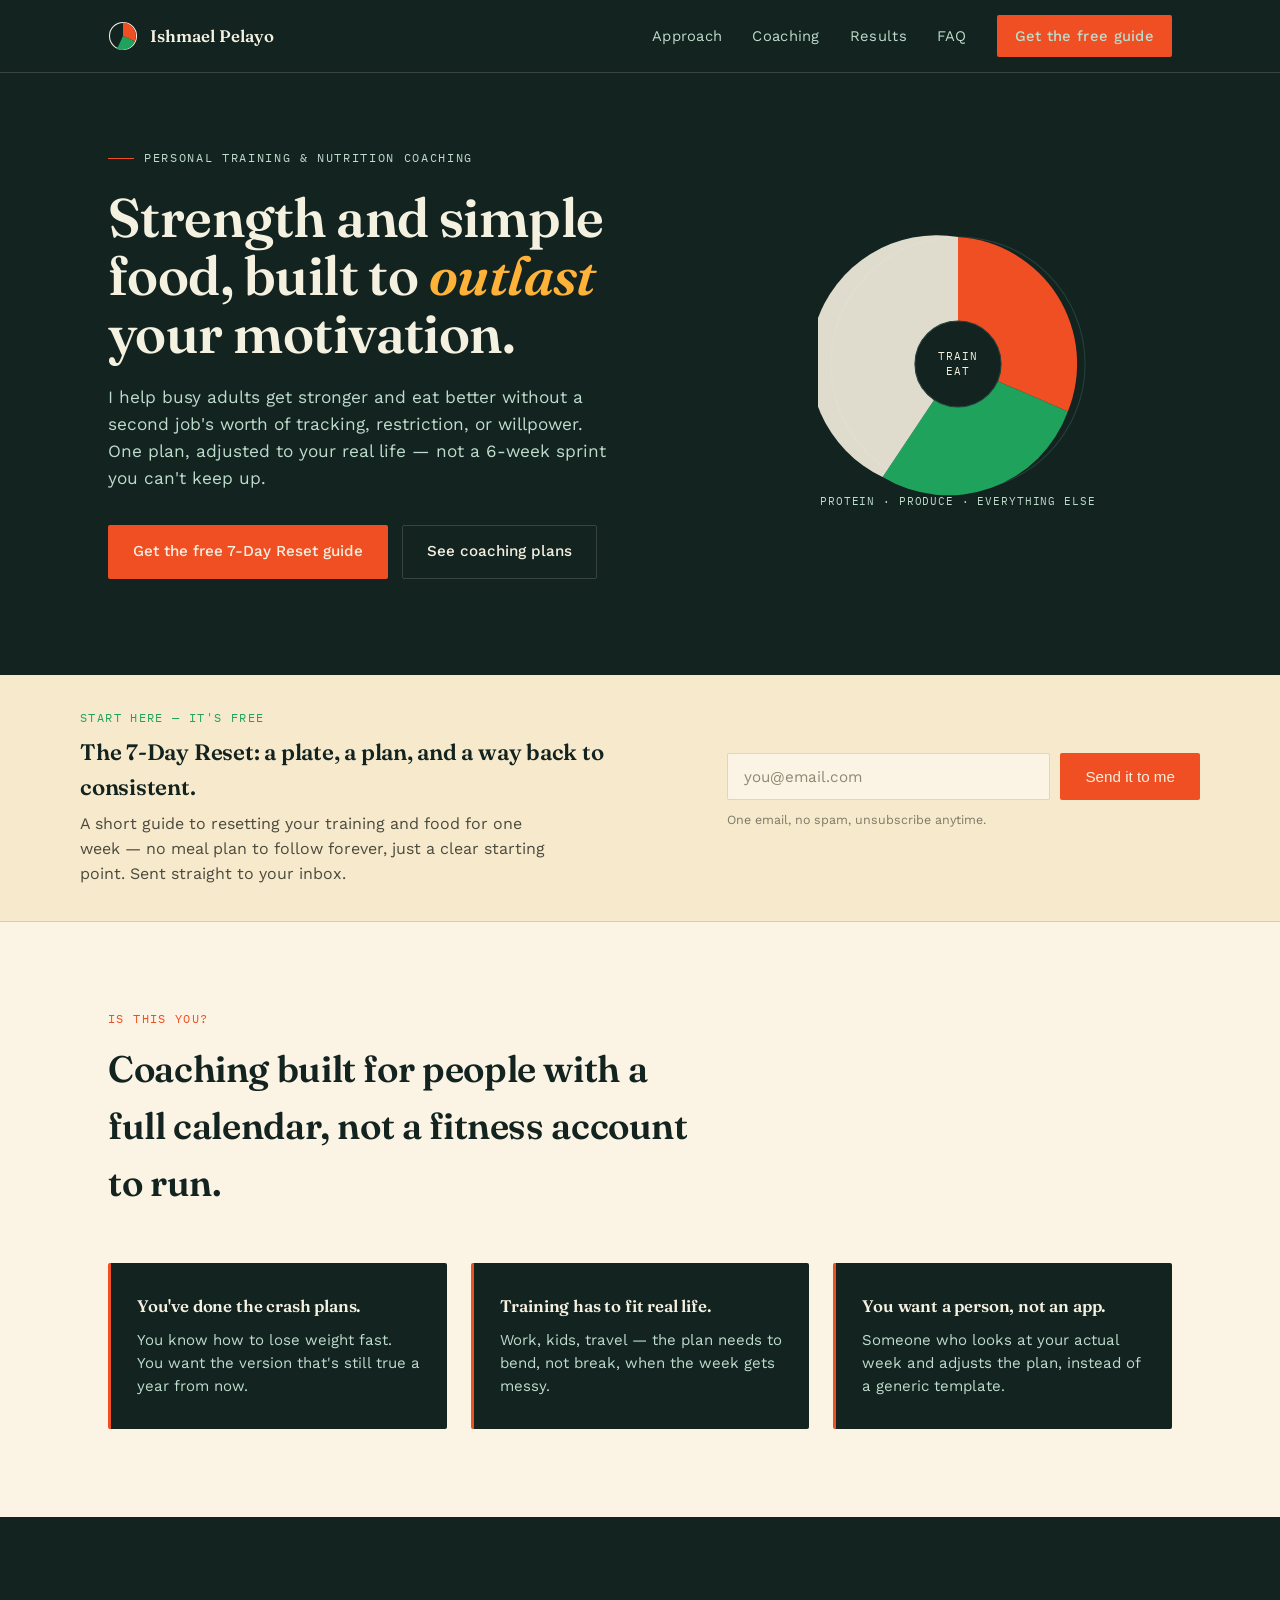
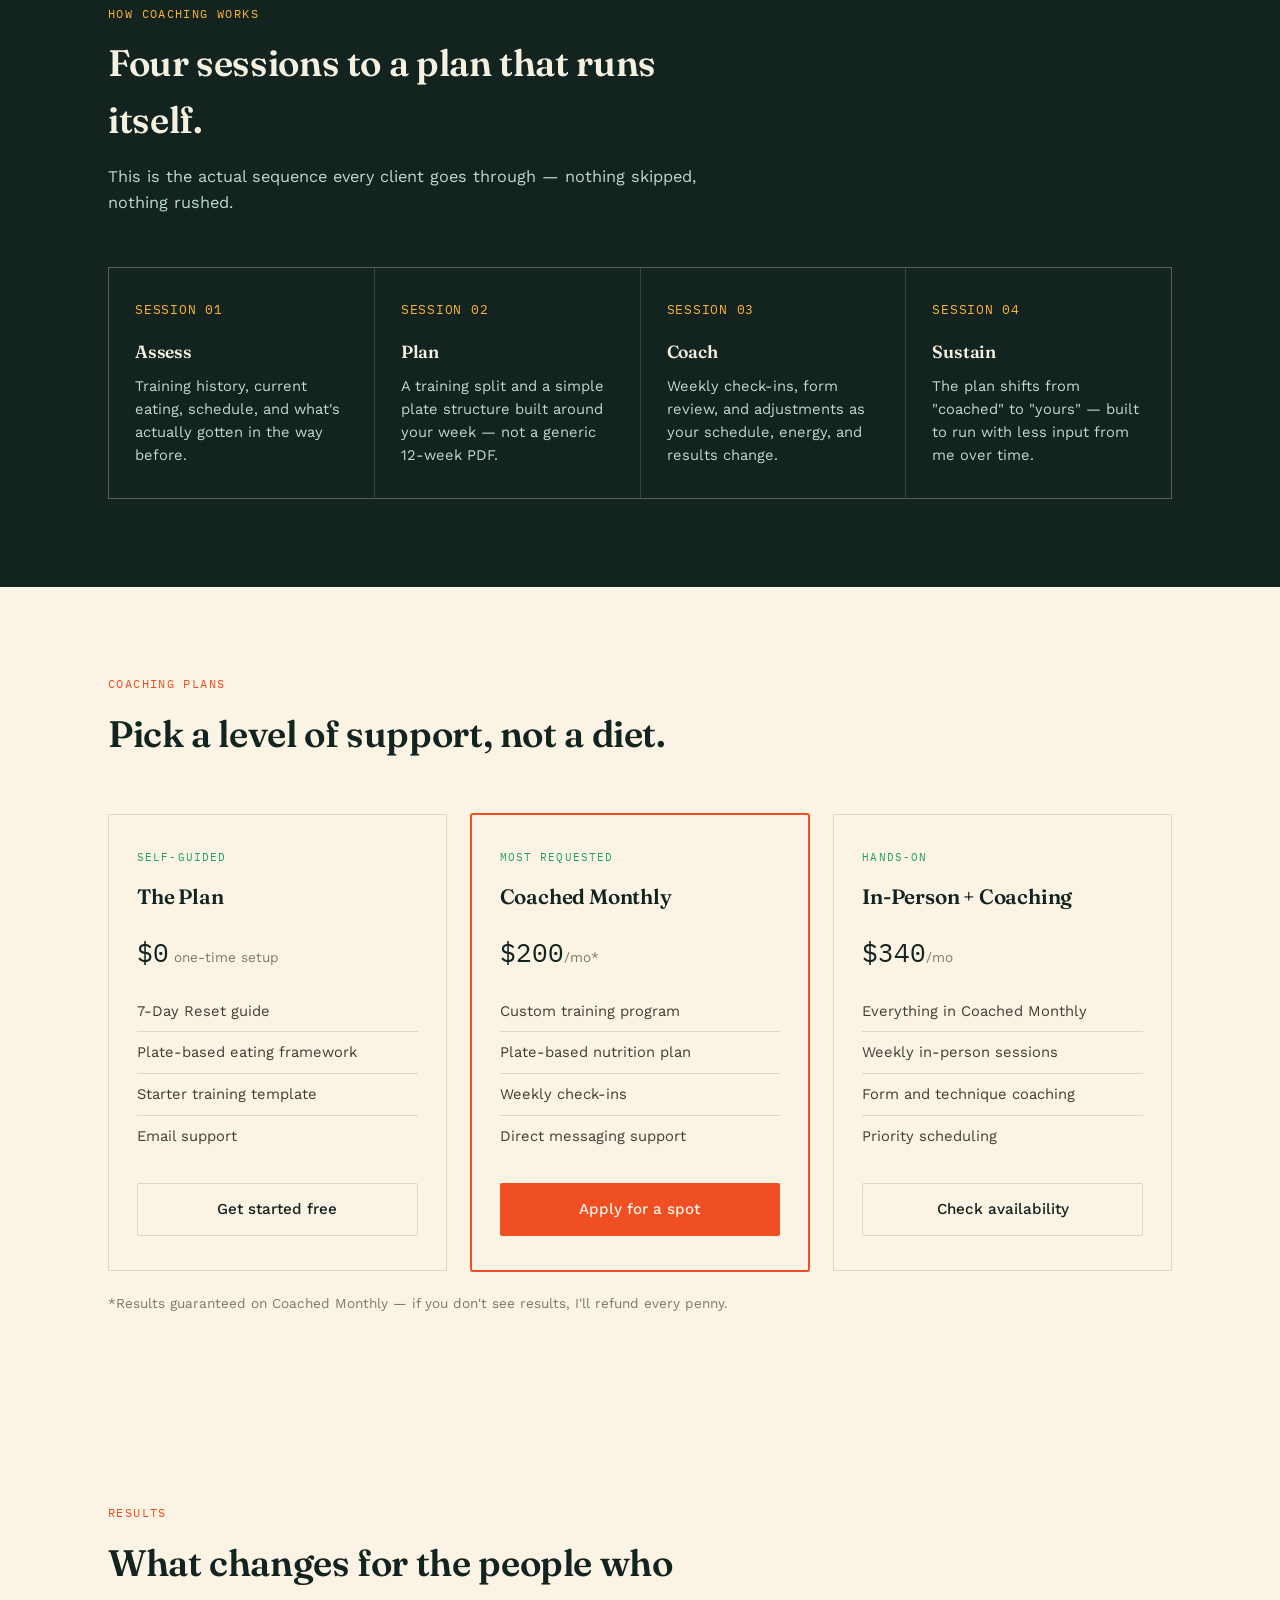
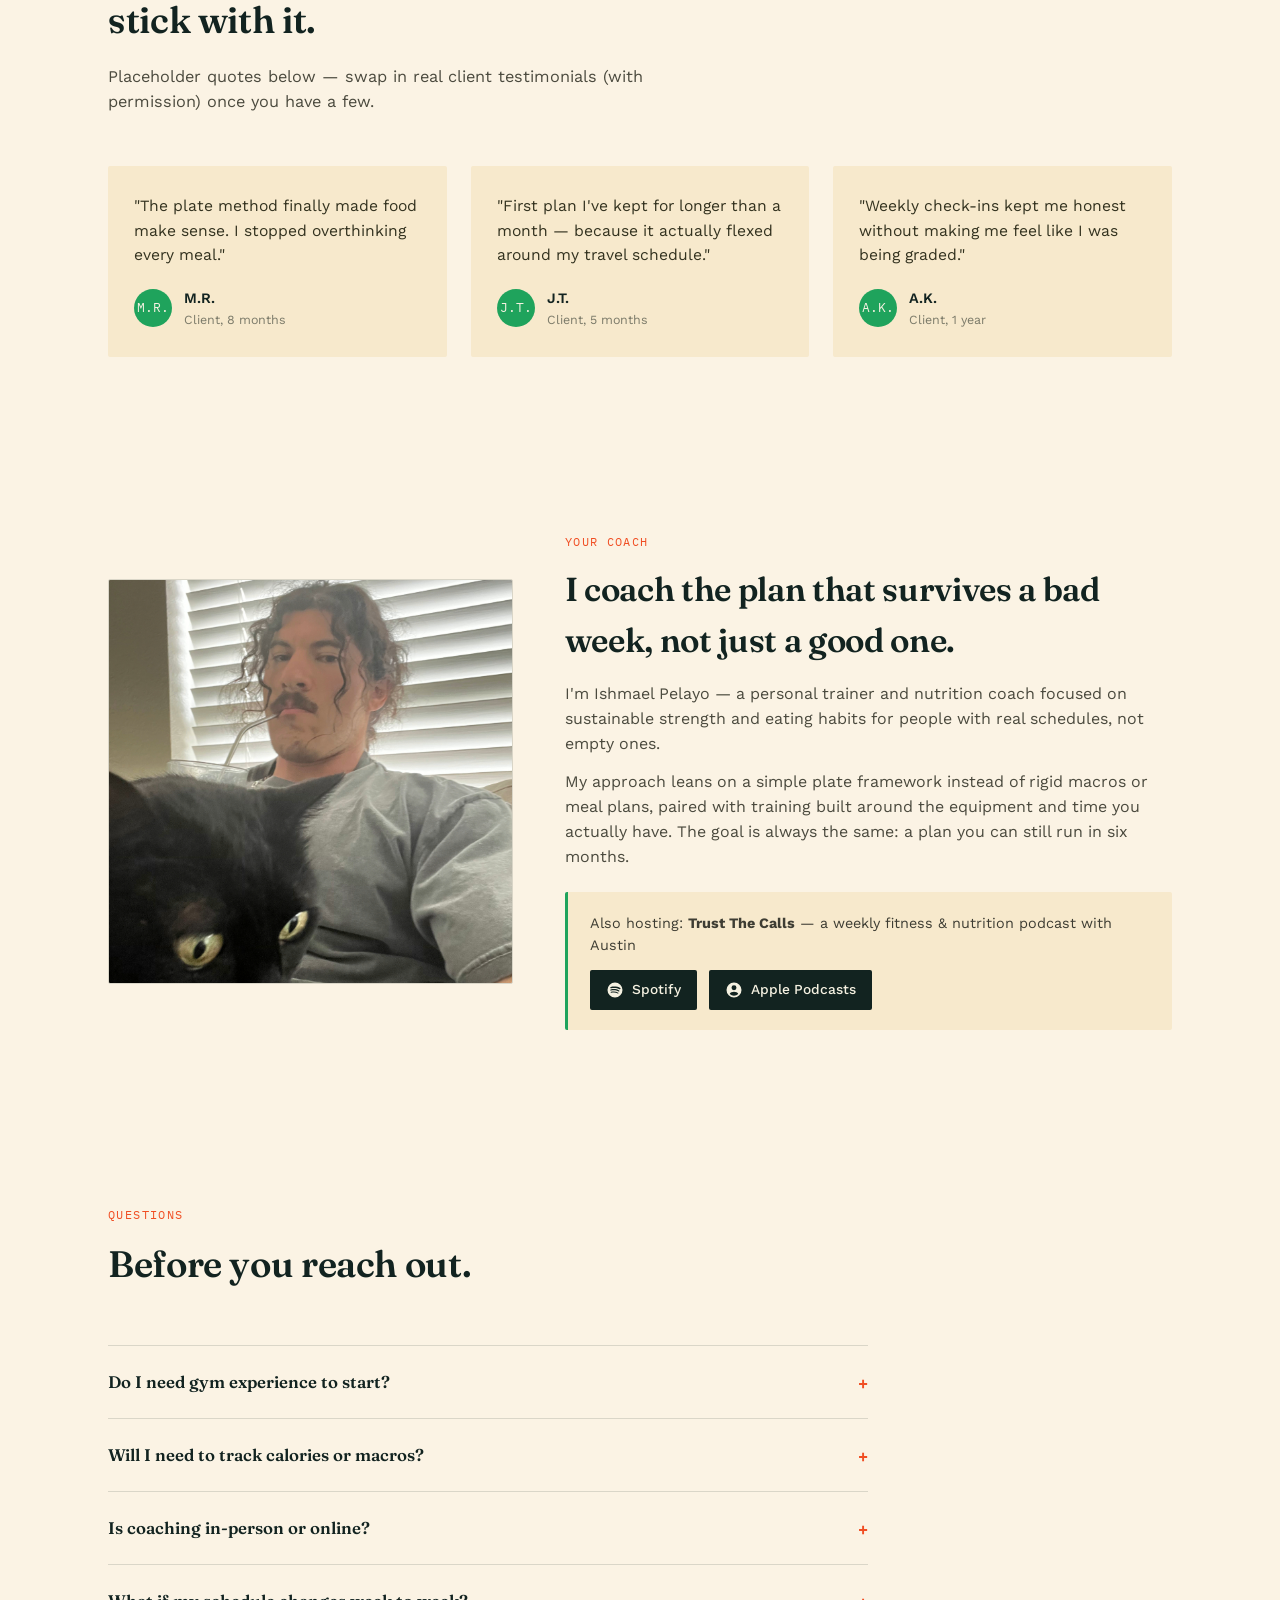
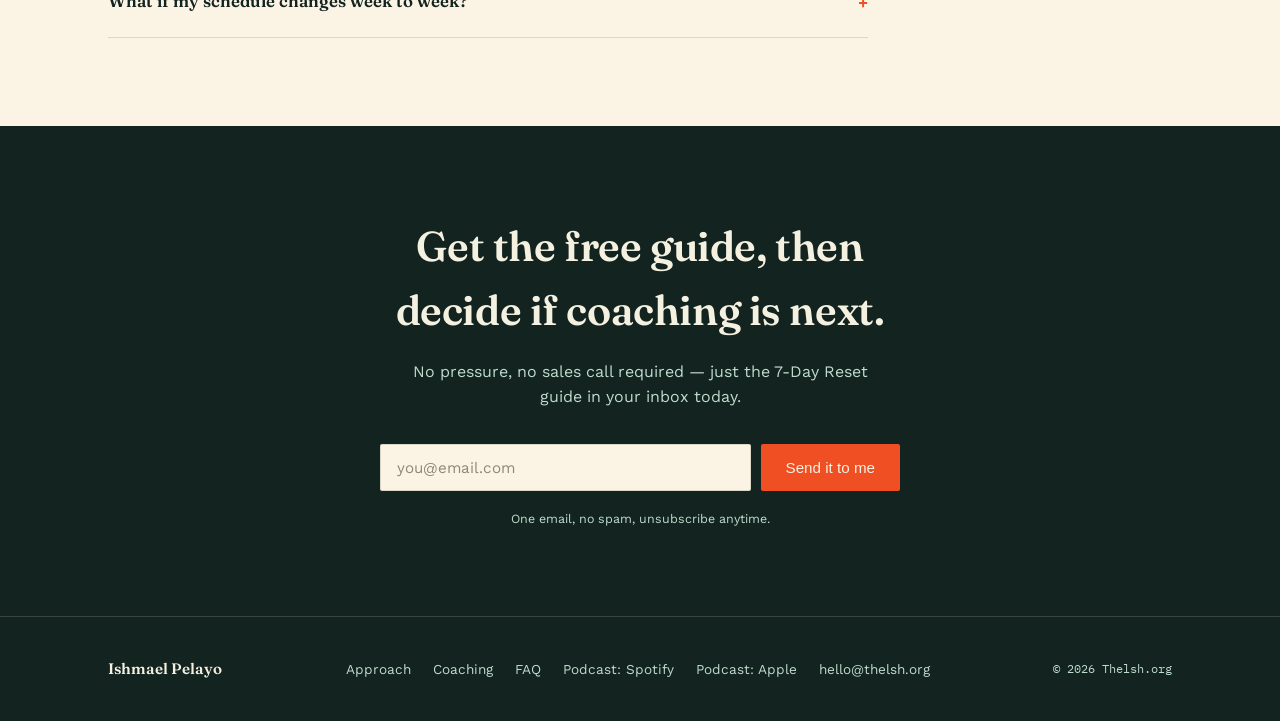
==== commit 6d8de665: "Vibrant palette refresh, add Trust The Calls podcast links, update pricing to $200/mo with results g" ====
--- a/index.html
+++ b/index.html
@@ -14,17 +14,17 @@
 
 <style>
   :root{
-    --ink:#1E2419;
-    --ink-2:#262E20;
-    --paper:#F3EFE2;
-    --paper-2:#EAE4D2;
-    --moss:#4B5D3A;
-    --brick:#A8442F;
-    --brick-2:#8F3826;
-    --cream:#EDE8D8;
-    --cream-dim:#C8C4B2;
-    --line:rgba(237,232,216,0.16);
-    --line-dark:rgba(30,36,25,0.14);
+    --ink:#122320;
+    --ink-2:#1B2E28;
+    --paper:#FBF3E4;
+    --paper-2:#F7E9CC;
+    --moss:#1FA35C;
+    --brick:#F04E23;
+    --brick-2:#D63C15;
+    --cream:#F5F1E1;
+    --cream-dim:#BEDCCB;
+    --line:rgba(245,241,225,0.16);
+    --line-dark:rgba(18,35,32,0.14);
     --radius:2px;
   }
   *{box-sizing:border-box;}
@@ -145,7 +145,7 @@
     color:var(--cream);
   }
   .hero h1 em{
-    font-style:italic;color:#D8A98F;
+    font-style:italic;color:#FFB238;
   }
   .hero p.lede{
     margin-top:22px;
@@ -263,7 +263,7 @@
   /* ---------- Approach / logbook steps ---------- */
   .approach{background:var(--ink);color:var(--cream);}
   .approach .section-head p{color:var(--cream-dim);}
-  .approach .section-head .kicker{color:#D8A98F;}
+  .approach .section-head .kicker{color:#FFB238;}
   .log-list{
     display:grid;grid-template-columns:repeat(4,1fr);gap:1px;
     background:var(--line);
@@ -274,7 +274,7 @@
   }
   .log-num{
     font-family:'IBM Plex Mono',monospace;
-    font-size:0.8rem;color:#D8A98F;letter-spacing:0.06em;
+    font-size:0.8rem;color:#FFB238;letter-spacing:0.06em;
     margin-bottom:18px;display:block;
   }
   .log-item h3{font-size:1.1rem;color:var(--cream);margin-bottom:10px;}
@@ -353,6 +353,22 @@
   }
   .about-text h2{font-size:clamp(1.6rem,2.6vw,2.1rem);margin-bottom:16px;}
   .about-text p{color:#4B4A3E;margin:0 0 14px;}
+  .podcast-callout{
+    margin-top:22px;padding:20px 22px;
+    background:var(--paper-2);
+    border-left:3px solid var(--moss);
+    border-radius:var(--radius);
+  }
+  .podcast-label{display:block;font-size:0.9rem;color:#3E3D33;margin-bottom:14px;}
+  .podcast-links{display:flex;gap:12px;flex-wrap:wrap;}
+  .podcast-btn{
+    display:inline-flex;align-items:center;gap:8px;
+    padding:9px 16px;
+    border-radius:var(--radius);
+    background:var(--ink);color:var(--cream);
+    text-decoration:none;font-size:0.86rem;font-weight:500;
+  }
+  .podcast-btn:hover{background:var(--ink-2);}
   @media (max-width:860px){.about{grid-template-columns:1fr;}.about-photo{max-width:280px;margin:0 auto;}}
 
   /* ---------- FAQ ---------- */
@@ -410,9 +426,9 @@
   <div class="wrap nav-row">
     <a class="brand" href="#top">
       <svg class="mark" viewBox="0 0 40 40" xmlns="http://www.w3.org/2000/svg" aria-hidden="true">
-        <circle cx="20" cy="20" r="18" fill="none" stroke="#EDE8D8" stroke-width="1.4"/>
-        <path d="M20 2 A18 18 0 0 1 35.6 27 L20 20 Z" fill="#A8442F"/>
-        <path d="M35.6 27 A18 18 0 0 1 12 37.2 L20 20 Z" fill="#4B5D3A"/>
+        <circle cx="20" cy="20" r="18" fill="none" stroke="#F5F1E1" stroke-width="1.4"/>
+        <path d="M20 2 A18 18 0 0 1 35.6 27 L20 20 Z" fill="#F04E23"/>
+        <path d="M35.6 27 A18 18 0 0 1 12 37.2 L20 20 Z" fill="#1FA35C"/>
       </svg>
       Ishmael Pelayo
     </a>
@@ -442,13 +458,13 @@
       </div>
       <div class="plate-wrap">
         <svg viewBox="0 0 260 260" width="100%" style="max-width:280px" aria-hidden="true">
-          <circle cx="130" cy="130" r="118" fill="none" stroke="#3A4230" stroke-width="1"/>
-          <path d="M130 130 L130 12 A118 118 0 0 1 232 174 Z" fill="#A8442F"/>
-          <path d="M130 130 L232 174 A118 118 0 0 1 60 235 Z" fill="#4B5D3A"/>
-          <path d="M130 130 L60 235 A118 118 0 0 1 130 12 Z" fill="#EDE8D8" fill-opacity="0.9"/>
-          <circle cx="130" cy="130" r="40" fill="#1E2419" stroke="#3A4230" stroke-width="1"/>
-          <text x="130" y="126" text-anchor="middle" font-family="IBM Plex Mono, monospace" font-size="10" fill="#EDE8D8" letter-spacing="1">TRAIN</text>
-          <text x="130" y="140" text-anchor="middle" font-family="IBM Plex Mono, monospace" font-size="10" fill="#EDE8D8" letter-spacing="1">EAT</text>
+          <circle cx="130" cy="130" r="118" fill="none" stroke="#24413A" stroke-width="1"/>
+          <path d="M130 130 L130 12 A118 118 0 0 1 232 174 Z" fill="#F04E23"/>
+          <path d="M130 130 L232 174 A118 118 0 0 1 60 235 Z" fill="#1FA35C"/>
+          <path d="M130 130 L60 235 A118 118 0 0 1 130 12 Z" fill="#F5F1E1" fill-opacity="0.9"/>
+          <circle cx="130" cy="130" r="40" fill="#122320" stroke="#24413A" stroke-width="1"/>
+          <text x="130" y="126" text-anchor="middle" font-family="IBM Plex Mono, monospace" font-size="10" fill="#F5F1E1" letter-spacing="1">TRAIN</text>
+          <text x="130" y="140" text-anchor="middle" font-family="IBM Plex Mono, monospace" font-size="10" fill="#F5F1E1" letter-spacing="1">EAT</text>
         </svg>
         <span class="plate-caption">Protein · Produce · Everything else</span>
       </div>
@@ -554,7 +570,7 @@
         <div class="plan featured">
           <span class="plan-tag">Most requested</span>
           <h3>Coached Monthly</h3>
-          <div class="price">$180<span>/mo</span></div>
+          <div class="price">$200<span>/mo*</span></div>
           <ul>
             <li>Custom training program</li>
             <li>Plate-based nutrition plan</li>
@@ -576,6 +592,7 @@
           <a href="#contact" class="btn btn-ghost" style="border-color:var(--line-dark);color:var(--ink);">Check availability</a>
         </div>
       </div>
+      <p style="margin-top:22px;font-size:0.85rem;color:#7B7A69;">*Results guaranteed on Coached Monthly — if you don't see results, I'll refund every penny.</p>
     </div>
   </section>
 
@@ -622,6 +639,19 @@
         <h2>I coach the plan that survives a bad week, not just a good one.</h2>
         <p>I'm Ishmael Pelayo — a personal trainer and nutrition coach focused on sustainable strength and eating habits for people with real schedules, not empty ones.</p>
         <p>My approach leans on a simple plate framework instead of rigid macros or meal plans, paired with training built around the equipment and time you actually have. The goal is always the same: a plan you can still run in six months.</p>
+        <div class="podcast-callout">
+          <span class="podcast-label">Also hosting: <strong>Trust The Calls</strong> — a weekly fitness &amp; nutrition podcast with Austin</span>
+          <div class="podcast-links">
+            <a href="https://open.spotify.com/show/0n8XFJHaNWRrOtvQChsfdj" class="podcast-btn" target="_blank" rel="noopener">
+              <svg viewBox="0 0 24 24" width="18" height="18" aria-hidden="true"><path fill="currentColor" d="M12 2a10 10 0 1 0 10 10A10 10 0 0 0 12 2Zm4.59 14.42a.62.62 0 0 1-.86.21c-2.35-1.44-5.31-1.76-8.79-.96a.63.63 0 0 1-.28-1.22c3.81-.87 7.08-.5 9.72 1.11a.62.62 0 0 1 .21.86Zm1.22-2.72a.78.78 0 0 1-1.07.26c-2.69-1.65-6.79-2.13-9.97-1.17a.78.78 0 1 1-.45-1.49c3.63-1.1 8.14-.56 11.23 1.33a.78.78 0 0 1 .26 1.07Zm.11-2.84C14.98 9.02 9.9 8.85 6.94 9.75a.93.93 0 1 1-.54-1.78c3.4-1.03 9.06-.83 12.63 1.29a.93.93 0 0 1-.94 1.6Z"/></svg>
+              Spotify
+            </a>
+            <a href="https://podcasts.apple.com/us/podcast/trust-the-calls/id1871918932" class="podcast-btn" target="_blank" rel="noopener">
+              <svg viewBox="0 0 24 24" width="18" height="18" aria-hidden="true"><path fill="currentColor" d="M12 2a10 10 0 1 0 10 10A10 10 0 0 0 12 2Zm0 3.6a3.3 3.3 0 1 1 0 6.6 3.3 3.3 0 0 1 0-6.6Zm0 14.2a7.9 7.9 0 0 1-5.66-2.38c.07-1.9 3.8-2.94 5.66-2.94s5.59 1.04 5.66 2.94A7.9 7.9 0 0 1 12 19.8Z"/></svg>
+              Apple Podcasts
+            </a>
+          </div>
+        </div>
       </div>
     </div>
   </section>
@@ -679,6 +709,8 @@
       <a href="#approach">Approach</a>
       <a href="#plans">Coaching</a>
       <a href="#faq">FAQ</a>
+      <a href="https://open.spotify.com/show/0n8XFJHaNWRrOtvQChsfdj" target="_blank" rel="noopener">Podcast: Spotify</a>
+      <a href="https://podcasts.apple.com/us/podcast/trust-the-calls/id1871918932" target="_blank" rel="noopener">Podcast: Apple</a>
       <a href="mailto:hello@thelsh.org">hello@thelsh.org</a>
     </div>
     <span class="mono" style="font-size:0.78rem;">&copy; 2026 Thelsh.org</span>
